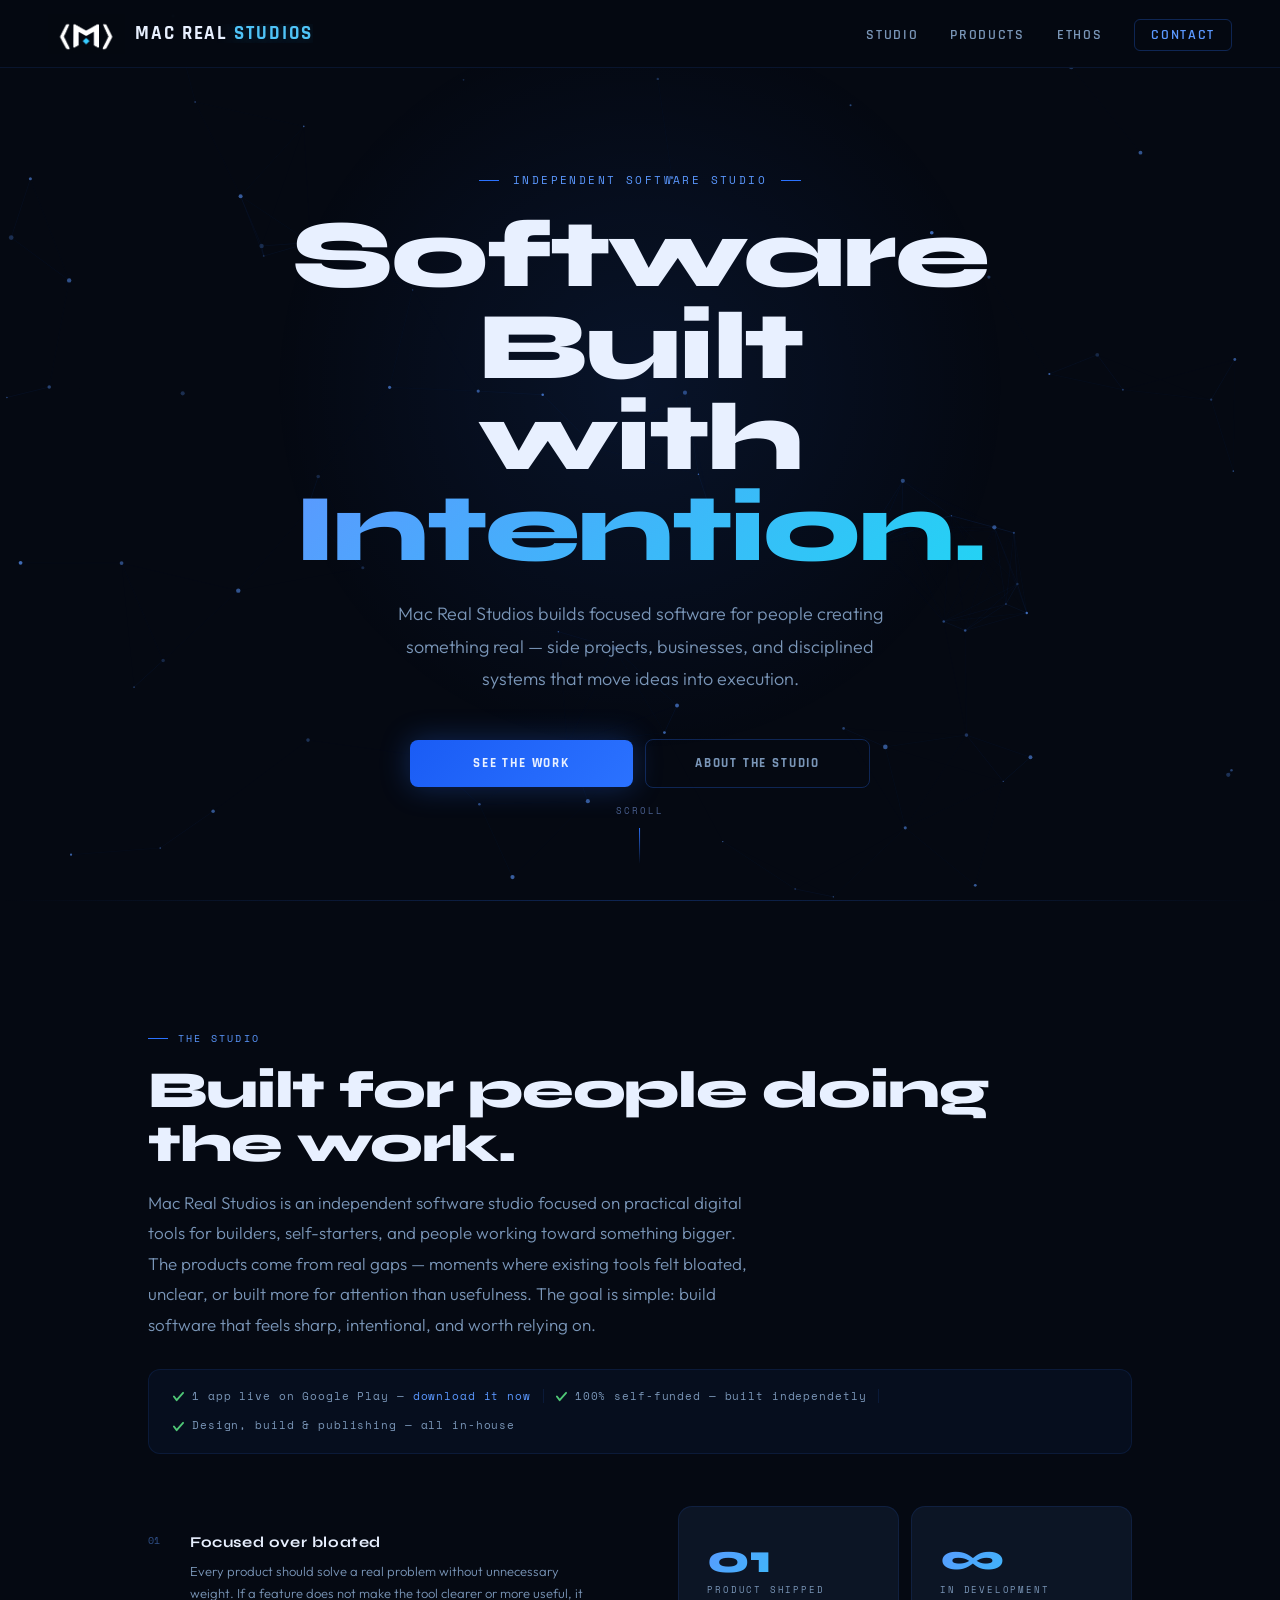
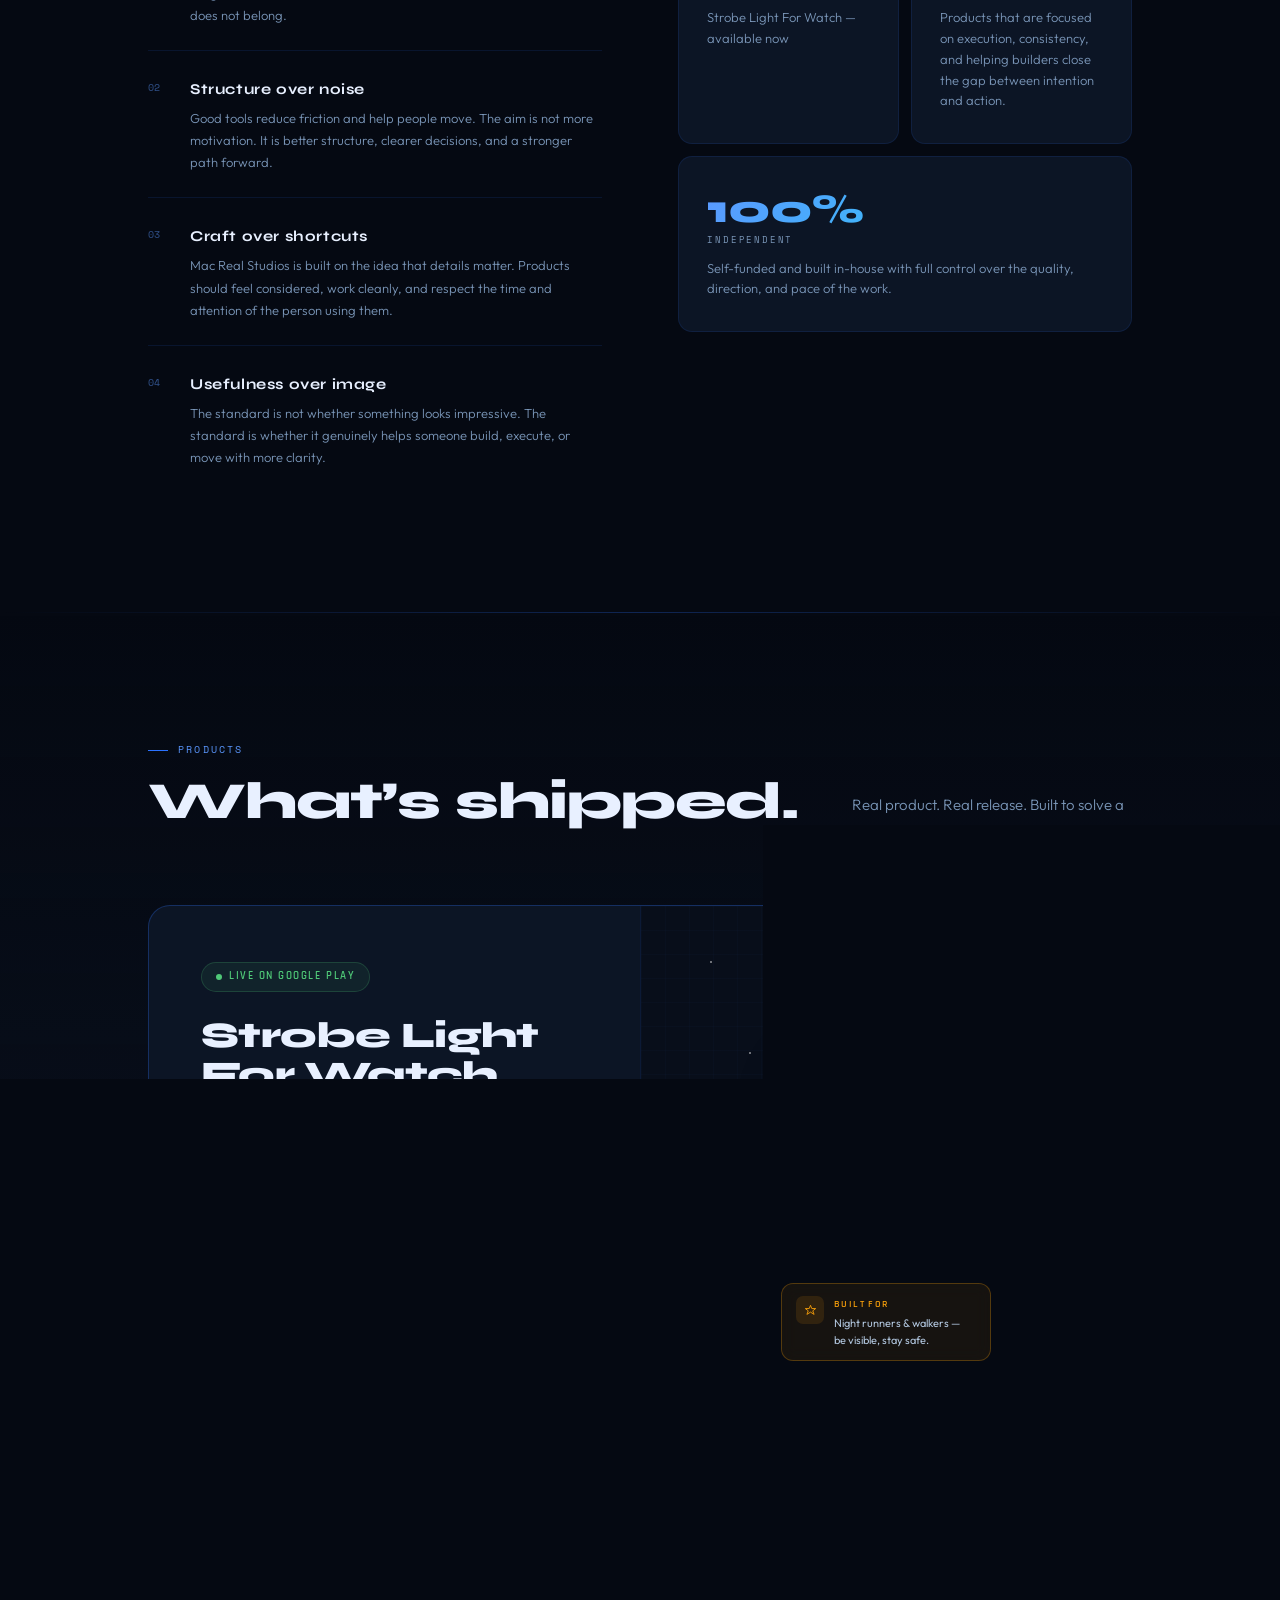
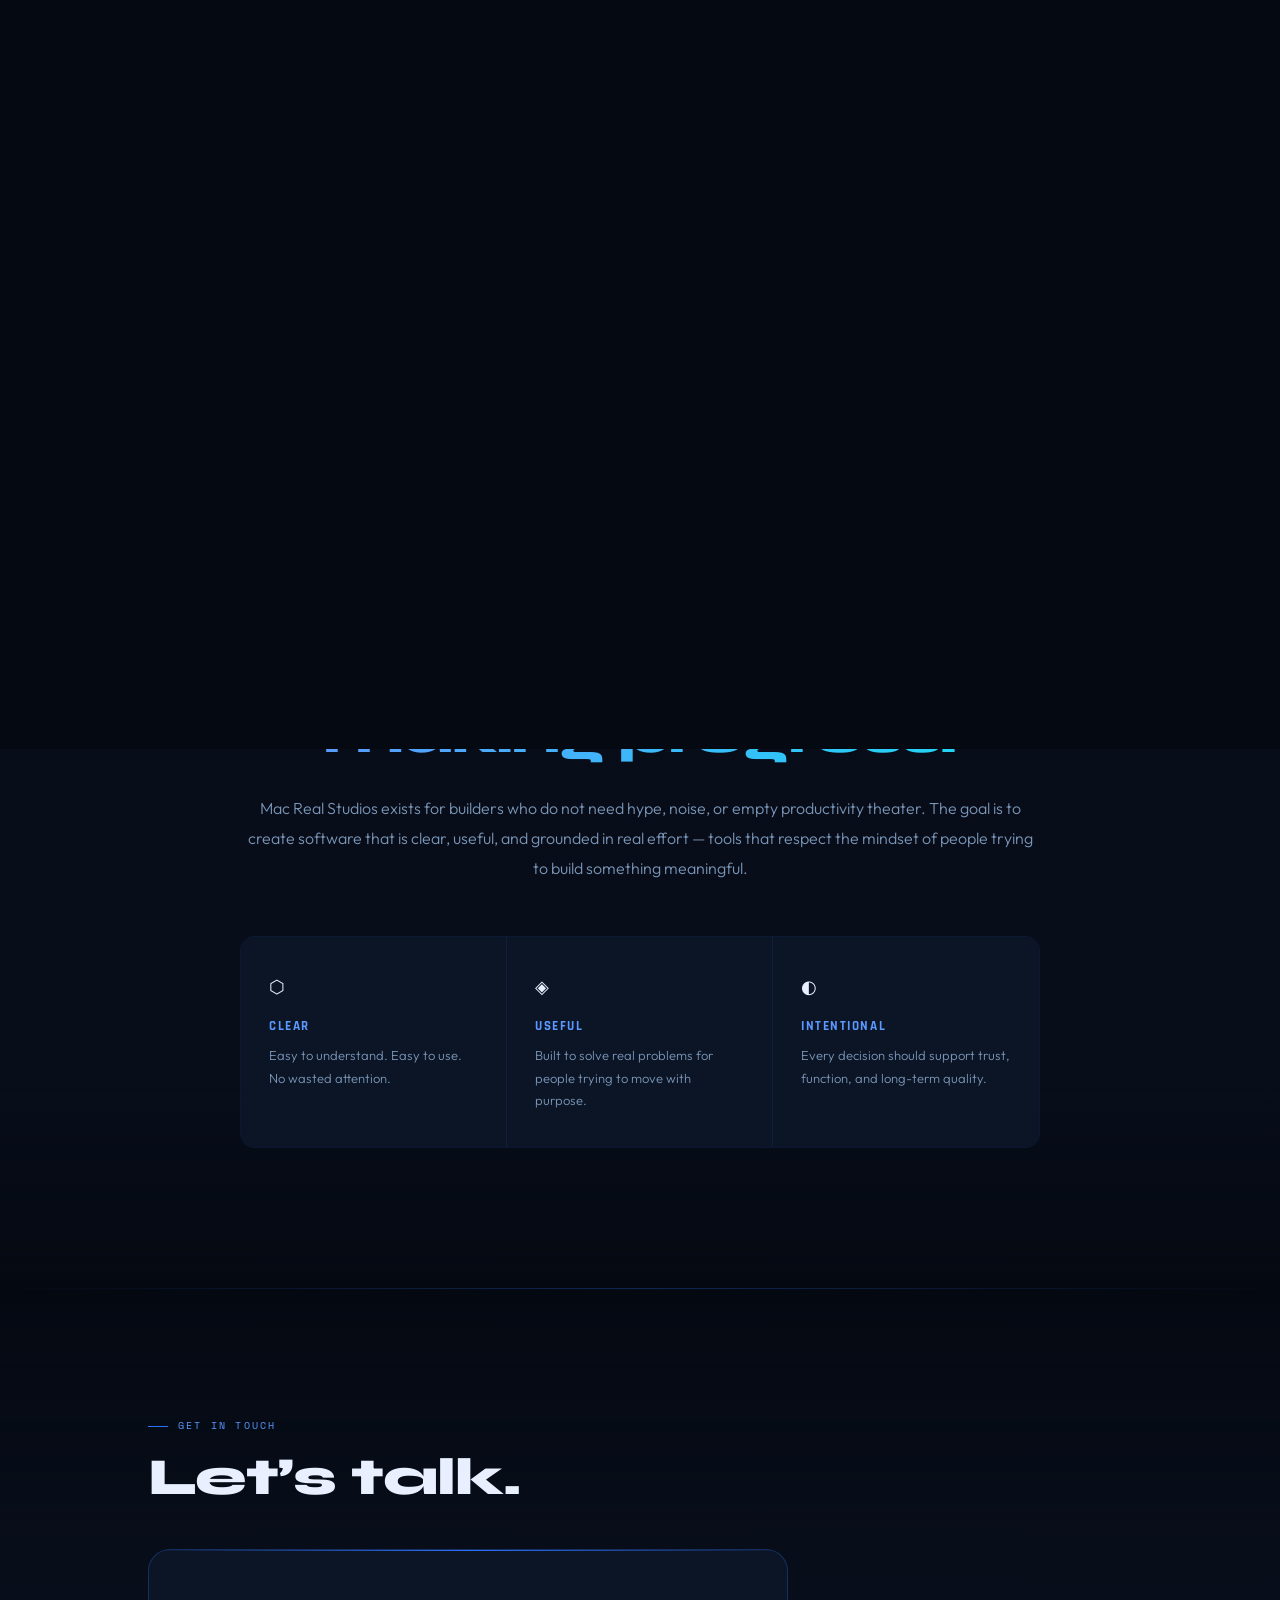
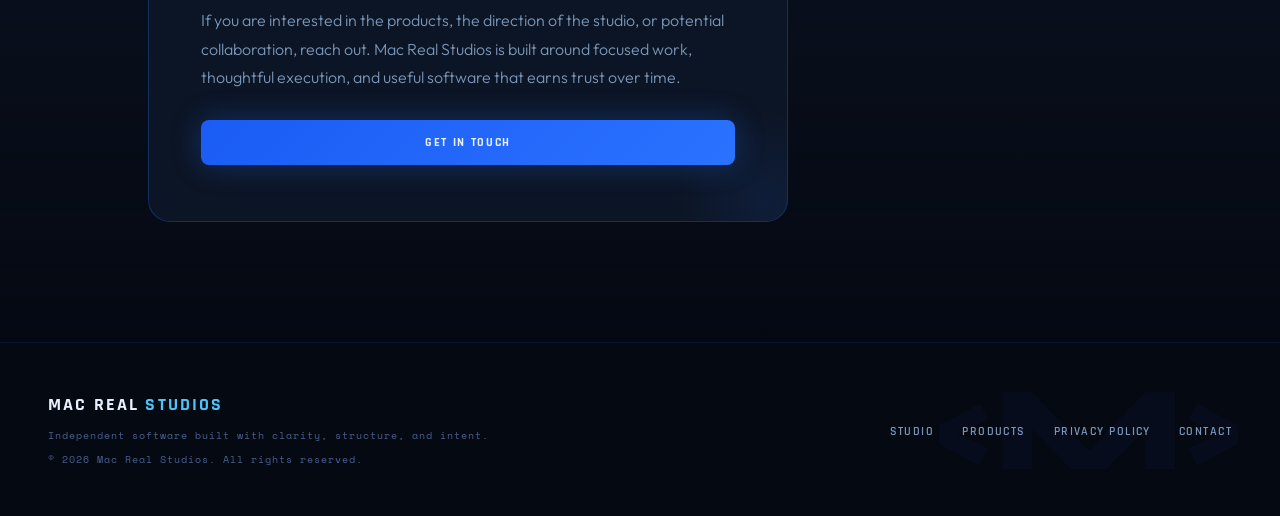
==== index.html @ 8ab2cd16 "Fix wording in about section header" ====
<!DOCTYPE html>
<html lang="en">
<head>
<meta charset="UTF-8">
<meta name="viewport" content="width=device-width, initial-scale=1.0, viewport-fit=cover">
<meta name="color-scheme" content="dark">
<meta name="description" content="Mac Real Studios — software that turns ambition into action. Focused tools built with clarity, structure, and craft for people in the building phase.">
<meta property="og:title" content="Mac Real Studios">
<meta property="og:description" content="Software that turns ambition into action. Built for people who know what they want — and need the structure to get there.">
<meta property="og:url" content="https://thelegendmac.github.io/Mac-Real-Studios/">
<meta property="og:type" content="website">
<title>Mac Real Studios</title>
<link rel="icon" type="image/svg+xml" href="data:image/svg+xml,%3Csvg%20xmlns%3D%22http%3A//www.w3.org/2000/svg%22%20viewBox%3D%220%200%20100%20100%22%3E%0A%20%20%3C%21--%20Pure%20black%20background%2C%20rounded%20square%20for%20favicon%20--%3E%0A%20%20%3Crect%20width%3D%22100%22%20height%3D%22100%22%20rx%3D%2216%22%20fill%3D%22%23000000%22/%3E%0A%0A%20%20%3C%21--%20LEFT%20angle%20bracket%20%3C%20%0A%20%20%20%20%20%20%20Looking%20at%20image%3A%20thin%20chevron%2C%20opens%20to%20the%20right%2C%0A%20%20%20%20%20%20%20positioned%20left%20of%20the%20M%2C%20vertically%20centered%20with%20M%20--%3E%0A%20%20%3Cpolyline%0A%20%20%20%20points%3D%2227%2C28%2018%2C50%2027%2C72%22%0A%20%20%20%20fill%3D%22none%22%20stroke%3D%22%23FFFFFF%22%20stroke-width%3D%225.5%22%0A%20%20%20%20stroke-linecap%3D%22round%22%20stroke-linejoin%3D%22round%22/%3E%0A%0A%20%20%3C%21--%20RIGHT%20angle%20bracket%20%3E%0A%20%20%20%20%20%20%20Mirror%20of%20left%20--%3E%0A%20%20%3Cpolyline%0A%20%20%20%20points%3D%2273%2C28%2082%2C50%2073%2C72%22%0A%20%20%20%20fill%3D%22none%22%20stroke%3D%22%23FFFFFF%22%20stroke-width%3D%225.5%22%0A%20%20%20%20stroke-linecap%3D%22round%22%20stroke-linejoin%3D%22round%22/%3E%0A%0A%20%20%3C%21--%20M%20shape%3A%0A%20%20%20%20%20%20%20Left%20post%20bottom%20-%3E%20left%20post%20top%20-%3E%20left%20peak%20-%3E%20valley%20-%3E%20right%20peak%20-%3E%20right%20post%20top%20-%3E%20right%20post%20bottom%0A%20%20%20%20%20%20%20Looking%20at%20image%3A%20M%20starts%20high%2C%20peaks%20are%20near%20the%20top%2C%0A%20%20%20%20%20%20%20valley%20is%20roughly%20center-height%2C%20posts%20extend%20below%20--%3E%0A%20%20%3Cpolyline%0A%20%20%20%20points%3D%2233%2C70%2033%2C30%2050%2C52%2067%2C30%2067%2C70%22%0A%20%20%20%20fill%3D%22none%22%20stroke%3D%22%23FFFFFF%22%20stroke-width%3D%226%22%0A%20%20%20%20stroke-linecap%3D%22round%22%20stroke-linejoin%3D%22round%22/%3E%0A%0A%20%20%3C%21--%20Cyan%20diamond%20at%20valley%20of%20M%0A%20%20%20%20%20%20%20Valley%20is%20at%20x%3D50%2C%20y%3D52%20%E2%80%94%20diamond%20centered%20there%20--%3E%0A%20%20%3Cpolygon%20points%3D%2250%2C57%2056%2C63%2050%2C69%2044%2C63%22%20fill%3D%22%231EC8F5%22/%3E%0A%3C/svg%3E">
<link rel="apple-touch-icon" href="data:image/svg+xml,%3Csvg%20xmlns%3D%22http%3A//www.w3.org/2000/svg%22%20viewBox%3D%220%200%20100%20100%22%3E%0A%20%20%3C%21--%20Pure%20black%20background%2C%20rounded%20square%20for%20favicon%20--%3E%0A%20%20%3Crect%20width%3D%22100%22%20height%3D%22100%22%20rx%3D%2216%22%20fill%3D%22%23000000%22/%3E%0A%0A%20%20%3C%21--%20LEFT%20angle%20bracket%20%3C%20%0A%20%20%20%20%20%20%20Looking%20at%20image%3A%20thin%20chevron%2C%20opens%20to%20the%20right%2C%0A%20%20%20%20%20%20%20positioned%20left%20of%20the%20M%2C%20vertically%20centered%20with%20M%20--%3E%0A%20%20%3Cpolyline%0A%20%20%20%20points%3D%2227%2C28%2018%2C50%2027%2C72%22%0A%20%20%20%20fill%3D%22none%22%20stroke%3D%22%23FFFFFF%22%20stroke-width%3D%225.5%22%0A%20%20%20%20stroke-linecap%3D%22round%22%20stroke-linejoin%3D%22round%22/%3E%0A%0A%20%20%3C%21--%20RIGHT%20angle%20bracket%20%3E%0A%20%20%20%20%20%20%20Mirror%20of%20left%20--%3E%0A%20%20%3Cpolyline%0A%20%20%20%20points%3D%2273%2C28%2082%2C50%2073%2C72%22%0A%20%20%20%20fill%3D%22none%22%20stroke%3D%22%23FFFFFF%22%20stroke-width%3D%225.5%22%0A%20%20%20%20stroke-linecap%3D%22round%22%20stroke-linejoin%3D%22round%22/%3E%0A%0A%20%20%3C%21--%20M%20shape%3A%0A%20%20%20%20%20%20%20Left%20post%20bottom%20-%3E%20left%20post%20top%20-%3E%20left%20peak%20-%3E%20valley%20-%3E%20right%20peak%20-%3E%20right%20post%20top%20-%3E%20right%20post%20bottom%0A%20%20%20%20%20%20%20Looking%20at%20image%3A%20M%20starts%20high%2C%20peaks%20are%20near%20the%20top%2C%0A%20%20%20%20%20%20%20valley%20is%20roughly%20center-height%2C%20posts%20extend%20below%20--%3E%0A%20%20%3Cpolyline%0A%20%20%20%20points%3D%2233%2C70%2033%2C30%2050%2C52%2067%2C30%2067%2C70%22%0A%20%20%20%20fill%3D%22none%22%20stroke%3D%22%23FFFFFF%22%20stroke-width%3D%226%22%0A%20%20%20%20stroke-linecap%3D%22round%22%20stroke-linejoin%3D%22round%22/%3E%0A%0A%20%20%3C%21--%20Cyan%20diamond%20at%20valley%20of%20M%0A%20%20%20%20%20%20%20Valley%20is%20at%20x%3D50%2C%20y%3D52%20%E2%80%94%20diamond%20centered%20there%20--%3E%0A%20%20%3Cpolygon%20points%3D%2250%2C57%2056%2C63%2050%2C69%2044%2C63%22%20fill%3D%22%231EC8F5%22/%3E%0A%3C/svg%3E">
<link rel="preconnect" href="https://fonts.googleapis.com">
<link href="https://fonts.googleapis.com/css2?family=Rajdhani:wght@600;700&family=Syne:wght@400;500;600;700;800&family=Outfit:wght@200;300;400;500;600&family=Space+Mono:wght@400;700&display=swap" rel="stylesheet">
<style>
:root {
  --void:        #050912;
  --navy-900:    #080E1A;
  --navy-800:    #0C1525;
  --navy-700:    #111D32;
  --navy-400:    #2D4170;
  --navy-300:    #4A6090;
  --navy-200:    #7A96B8;
  --navy-100:    #B0C5DC;
  --blue-600:    #1044C8;
  --blue-500:    #1A5CF5;
  --blue-400:    #2B72FF;
  --blue-300:    #5B98FF;
  --blue-200:    #90BCFF;
  --cyan-400:    #00B4D8;
  --cyan-300:    #22D4F4;
  --brand-blue:  #4FC3F7;
  --white:       #E8F0FF;
  --white-soft:  #C0D0EC;
  --muted:       #7A96B8;
  --border-thin: rgba(43,114,255,0.12);
  --border-mid:  rgba(43,114,255,0.28);
  --glow-blue:   0 0 40px rgba(43,114,255,0.18);
  --glow-strong: 0 0 80px rgba(43,114,255,0.28);
  --font-nav:     'Rajdhani', sans-serif;
  --font-display: 'Syne', sans-serif;
  --font-body:    'Outfit', sans-serif;
  --font-mono:    'Space Mono', monospace;
  --nav-h: 68px;
}

*,*::before,*::after{box-sizing:border-box;margin:0;padding:0;}
html{scroll-behavior:smooth;-webkit-text-size-adjust:100%;}
body{background:var(--void);color:var(--white);font-family:var(--font-body);font-weight:300;line-height:1.6;overflow-x:hidden;-webkit-font-smoothing:antialiased;}

/* SCROLL PROGRESS */
#scroll-progress{position:fixed;top:0;left:0;height:2px;width:0%;background:linear-gradient(to right,var(--blue-400),var(--cyan-300));z-index:200;transition:width 0.1s linear;box-shadow:0 0 8px rgba(34,212,244,0.5);}

/* CANVAS */
#hero-canvas{position:fixed;top:0;left:0;width:100%;height:100%;pointer-events:none;z-index:0;}

/* NAV */
nav{position:fixed;top:0;left:0;right:0;z-index:100;height:var(--nav-h);display:flex;align-items:center;justify-content:space-between;padding:0 clamp(16px,4vw,48px);background:rgba(5,9,18,0.92);backdrop-filter:blur(24px);-webkit-backdrop-filter:blur(24px);border-bottom:1px solid var(--border-thin);transition:border-color 0.4s;}
.nav-logo{display:flex;align-items:center;gap:10px;text-decoration:none;flex-shrink:0;min-width:0;}
.nav-logo-img{height:clamp(28px,4.5vw,40px);width:auto;display:block;flex-shrink:0;mix-blend-mode:screen;filter:brightness(1.05);}
.nav-brand-text{font-family:var(--font-nav);font-size:clamp(12px,2.2vw,19px);font-weight:700;letter-spacing:0.1em;text-transform:uppercase;color:var(--white);white-space:nowrap;line-height:1;overflow:hidden;text-overflow:ellipsis;}
.nav-brand-text em{font-style:normal;color:var(--brand-blue);text-shadow:0 0 20px rgba(79,195,247,0.4);}
.nav-links{display:flex;align-items:center;gap:clamp(16px,2.5vw,36px);list-style:none;}
.nav-links a{font-family:var(--font-nav);font-size:clamp(11px,1.3vw,14px);font-weight:600;letter-spacing:0.12em;text-transform:uppercase;color:var(--muted);text-decoration:none;transition:color 0.2s;position:relative;white-space:nowrap;}
.nav-links a::after{content:'';position:absolute;bottom:-4px;left:0;right:0;height:1px;background:var(--brand-blue);transform:scaleX(0);transform-origin:left;transition:transform 0.25s ease;}
.nav-links a.active{color:var(--white);}
.nav-links a.active::after{transform:scaleX(1);}
.nav-links a:hover{color:var(--blue-300);}
.nav-cta{color:var(--blue-300)!important;border:1px solid var(--border-mid);padding:6px 16px;border-radius:6px;transition:all 0.2s!important;}
.nav-cta:hover{background:rgba(43,114,255,0.1)!important;border-color:var(--blue-400)!important;color:var(--white)!important;}
.nav-cta::after{display:none!important;}

/* HAMBURGER */
.nav-hamburger{display:none;flex-direction:column;justify-content:center;gap:5px;cursor:pointer;padding:8px;border:none;background:none;width:40px;height:40px;flex-shrink:0;border-radius:6px;transition:background 0.2s;}
.nav-hamburger:hover{background:rgba(43,114,255,0.08);}
.nav-hamburger span{display:block;width:22px;height:2px;background:var(--muted);border-radius:2px;transition:all 0.28s cubic-bezier(0.4,0,0.2,1);transform-origin:center;}
.nav-hamburger[aria-expanded="true"] span:nth-child(1){transform:translateY(7px) rotate(45deg);background:var(--blue-300);}
.nav-hamburger[aria-expanded="true"] span:nth-child(2){opacity:0;transform:scaleX(0);}
.nav-hamburger[aria-expanded="true"] span:nth-child(3){transform:translateY(-7px) rotate(-45deg);background:var(--blue-300);}

/* MOBILE DRAWER */
.nav-drawer{position:fixed;top:var(--nav-h);left:0;right:0;bottom:0;background:rgba(5,9,18,0.97);backdrop-filter:blur(24px);-webkit-backdrop-filter:blur(24px);border-top:1px solid var(--border-mid);padding:32px clamp(20px,5vw,48px) 48px;display:flex;flex-direction:column;z-index:99;overflow-y:auto;opacity:0;pointer-events:none;transform:translateY(-12px);transition:opacity 0.22s ease,transform 0.22s ease;}
.nav-drawer.open{opacity:1;pointer-events:all;transform:translateY(0);}
.nav-drawer a{font-family:var(--font-nav);font-size:clamp(22px,6vw,28px);font-weight:700;letter-spacing:0.08em;text-transform:uppercase;color:var(--muted);text-decoration:none;padding:18px 0;border-bottom:1px solid var(--border-thin);transition:color 0.2s,padding-left 0.2s;display:block;}
.nav-drawer a:last-child{border-bottom:none;}
.nav-drawer a:hover{color:var(--white);padding-left:8px;}
.nav-drawer a.cta{color:var(--blue-300);}
.nav-drawer .drawer-sub{font-family:var(--font-mono);font-size:10px;letter-spacing:0.22em;text-transform:uppercase;color:var(--navy-300);margin-top:auto;padding-top:32px;}

/* HERO */
.hero{min-height:100svh;display:flex;flex-direction:column;align-items:center;justify-content:center;text-align:center;padding:calc(var(--nav-h) + clamp(40px,8vh,80px)) clamp(20px,5vw,48px) clamp(60px,10vh,80px);position:relative;z-index:1;}
.hero-radial{position:absolute;top:50%;left:50%;transform:translate(-50%,-58%);width:min(800px,90vw);height:min(800px,90vw);background:radial-gradient(ellipse,rgba(43,114,255,0.10) 0%,transparent 65%);pointer-events:none;animation:glowBreathe 6s ease-in-out infinite;}
@keyframes glowBreathe{0%,100%{opacity:0.7;transform:translate(-50%,-58%) scale(1);}50%{opacity:1;transform:translate(-50%,-60%) scale(1.06);}}
.hero-eyebrow{font-family:var(--font-mono);font-size:clamp(9px,1.5vw,11px);letter-spacing:0.22em;text-transform:uppercase;color:var(--blue-300);margin-bottom:20px;opacity:0;animation:fadeUp 0.8s 0.1s forwards;display:flex;align-items:center;gap:14px;justify-content:center;}
.hero-eyebrow::before,.hero-eyebrow::after{content:'';display:block;width:20px;height:1px;background:var(--blue-400);flex-shrink:0;}
.hero-headline{font-family:var(--font-display);font-size:clamp(38px,8vw,96px);font-weight:800;line-height:0.95;letter-spacing:-0.02em;color:var(--white);max-width:900px;margin-bottom:24px;opacity:0;animation:fadeUp 0.8s 0.2s forwards;}
.hero-headline .accent{background:linear-gradient(135deg,var(--blue-300),var(--cyan-300));-webkit-background-clip:text;-webkit-text-fill-color:transparent;background-clip:text;}
.hero-sub{font-size:clamp(15px,2.5vw,18px);font-weight:300;color:var(--navy-200);max-width:500px;line-height:1.8;margin-bottom:44px;opacity:0;animation:fadeUp 0.8s 0.35s forwards;}
.hero-actions{display:flex;gap:12px;align-items:center;justify-content:center;flex-wrap:wrap;opacity:0;animation:fadeUp 0.8s 0.5s forwards;width:100%;max-width:460px;}
.btn-primary{font-family:var(--font-nav);font-size:clamp(11px,1.5vw,13px);font-weight:700;letter-spacing:0.14em;text-transform:uppercase;background:linear-gradient(135deg,var(--blue-500),var(--blue-400));color:var(--white);border:none;padding:13px clamp(20px,4vw,32px);border-radius:8px;cursor:pointer;text-decoration:none;display:inline-flex;align-items:center;justify-content:center;transition:all 0.25s;box-shadow:0 0 30px rgba(43,114,255,0.3);white-space:nowrap;flex:1;min-width:140px;}
.btn-primary:hover{transform:translateY(-2px);box-shadow:0 0 50px rgba(43,114,255,0.45);}
.btn-ghost{font-family:var(--font-nav);font-size:clamp(11px,1.5vw,13px);font-weight:700;letter-spacing:0.14em;text-transform:uppercase;color:var(--muted);border:1px solid var(--border-mid);padding:13px clamp(20px,4vw,32px);border-radius:8px;cursor:pointer;text-decoration:none;display:inline-flex;align-items:center;justify-content:center;transition:all 0.25s;white-space:nowrap;flex:1;min-width:140px;}
.btn-ghost:hover{color:var(--white);border-color:var(--blue-300);background:rgba(43,114,255,0.08);}
.hero-scroll{position:absolute;bottom:clamp(20px,4vh,40px);left:50%;transform:translateX(-50%);display:flex;flex-direction:column;align-items:center;gap:10px;opacity:0;animation:fadeIn 1s 1.1s forwards;}
.hero-scroll span{font-family:var(--font-mono);font-size:9px;letter-spacing:0.22em;text-transform:uppercase;color:var(--navy-300);}
.scroll-line{width:1px;height:36px;background:linear-gradient(to bottom,var(--blue-400),transparent);animation:scrollPulse 2s infinite;}

/* LAYOUT HELPERS */
section{position:relative;z-index:1;}
.container{max-width:1080px;margin:0 auto;padding:0 clamp(20px,5vw,48px);}
.divider{width:100%;height:1px;background:linear-gradient(to right,transparent,var(--border-mid),transparent);position:relative;z-index:1;}
.sec-label{display:inline-flex;align-items:center;gap:10px;font-family:var(--font-mono);font-size:clamp(9px,1.2vw,10px);letter-spacing:0.22em;text-transform:uppercase;color:var(--blue-300);margin-bottom:16px;}
.sec-label::before{content:'';display:block;width:20px;height:1px;background:var(--blue-400);}
.sec-title{font-family:var(--font-display);font-size:clamp(26px,4.5vw,52px);font-weight:800;letter-spacing:-0.02em;color:var(--white);line-height:1.05;margin-bottom:16px;}
.sec-body{font-size:clamp(14px,2vw,17px);font-weight:300;color:var(--navy-200);line-height:1.8;max-width:600px;}

/* REVEAL */
.reveal{opacity:0;transform:translateY(28px);transition:opacity 0.7s ease,transform 0.7s ease;}
.reveal.visible{opacity:1;transform:translateY(0);}
.stagger-children>*{opacity:0;transform:translateY(20px);transition:opacity 0.55s ease,transform 0.55s ease;}
.stagger-children.visible>*:nth-child(1){transition-delay:0s;opacity:1;transform:none;}
.stagger-children.visible>*:nth-child(2){transition-delay:0.1s;opacity:1;transform:none;}
.stagger-children.visible>*:nth-child(3){transition-delay:0.2s;opacity:1;transform:none;}
.stagger-children.visible>*:nth-child(4){transition-delay:0.3s;opacity:1;transform:none;}
.stagger-children.visible>*:nth-child(5){transition-delay:0.4s;opacity:1;transform:none;}
.stagger-children.visible>*:nth-child(6){transition-delay:0.5s;opacity:1;transform:none;}

/* PROOF STRIP */
.proof-strip{display:flex;align-items:center;flex-wrap:wrap;gap:12px;margin:28px 0 0;padding:clamp(14px,2.5vw,18px) clamp(16px,3vw,24px);background:rgba(43,114,255,0.05);border:1px solid var(--border-thin);border-radius:12px;}
.proof-item{display:flex;align-items:center;gap:8px;font-family:var(--font-mono);font-size:clamp(9px,1.2vw,11px);letter-spacing:0.08em;color:var(--muted);}
.proof-item svg{color:#4fc877;flex-shrink:0;}
.proof-item a{color:var(--blue-300);text-decoration:none;}
.proof-item a:hover{color:var(--cyan-300);}
.proof-divider{width:1px;height:14px;background:var(--border-thin);flex-shrink:0;}

/* ABOUT */
.about{padding:clamp(64px,10vw,120px) 0;}
.about-grid{display:grid;grid-template-columns:1fr 1fr;gap:clamp(40px,6vw,80px);align-items:start;margin-top:52px;}
.about-pillars{display:flex;flex-direction:column;gap:2px;}
.pillar{display:flex;align-items:flex-start;gap:clamp(14px,2.5vw,20px);padding:clamp(18px,3vw,24px) 0;border-bottom:1px solid var(--border-thin);transition:padding-left 0.28s ease;}
.pillar:last-child{border-bottom:none;}
.pillar:hover{padding-left:6px;}
.pillar-num{font-family:var(--font-mono);font-size:10px;color:var(--blue-300);opacity:0.5;min-width:22px;margin-top:3px;}
.pillar-content h4{font-family:var(--font-display);font-size:clamp(13px,2vw,15px);font-weight:700;letter-spacing:0.04em;color:var(--white);margin-bottom:6px;}
.pillar-content p{font-size:clamp(12px,1.6vw,13px);font-weight:300;color:var(--muted);line-height:1.7;}
.about-stats{display:grid;grid-template-columns:1fr 1fr;gap:12px;}
.stat-card{background:var(--navy-800);border:1px solid var(--border-thin);border-radius:14px;padding:clamp(20px,3.5vw,32px) clamp(18px,3vw,28px);transition:border-color 0.3s,box-shadow 0.3s,transform 0.3s;}
.stat-card:hover{border-color:var(--border-mid);box-shadow:var(--glow-blue);transform:translateY(-3px);}
.stat-card.wide{grid-column:1/-1;}
.stat-num{font-family:var(--font-display);font-size:clamp(28px,5vw,40px);font-weight:800;letter-spacing:-0.02em;background:linear-gradient(135deg,var(--blue-300),var(--cyan-300));-webkit-background-clip:text;-webkit-text-fill-color:transparent;background-clip:text;margin-bottom:4px;line-height:1;}
.stat-label{font-family:var(--font-mono);font-size:9px;letter-spacing:0.2em;text-transform:uppercase;color:var(--muted);}
.stat-desc{font-size:clamp(11px,1.6vw,13px);font-weight:300;color:var(--navy-200);margin-top:10px;line-height:1.6;}

/* PRODUCTS */
.products{padding:clamp(64px,10vw,120px) 0;background:linear-gradient(to bottom,transparent,rgba(12,21,37,0.5),transparent);}
.products-header{display:flex;align-items:flex-end;justify-content:space-between;margin-bottom:clamp(36px,6vw,60px);gap:32px;flex-wrap:wrap;}
.product-card-main{background:var(--navy-800);border:1px solid var(--border-mid);border-radius:22px;overflow:hidden;transition:box-shadow 0.4s,border-color 0.4s,transform 0.4s;}
.product-card-main:hover{border-color:var(--blue-400);box-shadow:var(--glow-strong);transform:translateY(-4px);}
.product-card-inner{display:grid;grid-template-columns:1fr 1fr;min-height:500px;}
.product-info{padding:clamp(28px,5vw,56px) clamp(24px,4.5vw,52px);display:flex;flex-direction:column;justify-content:space-between;}
.product-badge{display:inline-flex;align-items:center;gap:7px;font-family:var(--font-nav);font-size:11px;font-weight:600;letter-spacing:0.14em;text-transform:uppercase;color:#4fc877;background:rgba(79,200,119,0.08);border:1px solid rgba(79,200,119,0.2);border-radius:100px;padding:5px 14px;margin-bottom:24px;align-self:flex-start;}
.product-badge-dot{width:6px;height:6px;border-radius:50%;background:#4fc877;animation:pulse 2s infinite;}
.product-name{font-family:var(--font-display);font-size:clamp(22px,3.8vw,36px);font-weight:800;letter-spacing:-0.02em;color:var(--white);line-height:1.1;margin-bottom:12px;}
.product-tagline{font-size:clamp(13px,2vw,15px);font-weight:300;color:var(--navy-200);line-height:1.7;margin-bottom:26px;}
.product-features{list-style:none;display:flex;flex-direction:column;gap:10px;margin-bottom:32px;}
.product-features li{display:flex;align-items:flex-start;gap:12px;font-size:clamp(12px,1.6vw,13px);font-weight:300;color:var(--navy-100);line-height:1.6;}
.feat-icon{width:20px;height:20px;border-radius:5px;background:rgba(43,114,255,0.1);border:1px solid var(--border-mid);display:flex;align-items:center;justify-content:center;flex-shrink:0;margin-top:1px;}
.feat-icon svg{width:10px;height:10px;stroke:var(--blue-300);fill:none;stroke-width:2;}
.feat-icon.amber{background:rgba(245,158,11,0.1);border-color:rgba(245,158,11,0.28);}
.feat-icon.amber svg{stroke:#F59E0B;}
.product-actions{display:flex;gap:10px;flex-wrap:wrap;}
.btn-store{display:inline-flex;align-items:center;gap:8px;font-family:var(--font-nav);font-size:clamp(10px,1.4vw,12px);font-weight:700;letter-spacing:0.12em;text-transform:uppercase;background:linear-gradient(135deg,var(--blue-500),var(--blue-400));color:var(--white);text-decoration:none;padding:11px clamp(14px,2.5vw,22px);border-radius:8px;transition:all 0.3s;box-shadow:0 0 20px rgba(43,114,255,0.25);white-space:nowrap;}
.btn-store svg{width:13px;height:13px;fill:currentColor;}
.btn-store:hover{transform:translateY(-2px);box-shadow:0 0 40px rgba(43,114,255,0.5);}

/* PRODUCT VISUAL */
.product-visual{background:var(--navy-900);border-left:1px solid var(--border-thin);display:flex;flex-direction:column;align-items:center;justify-content:center;padding:clamp(24px,4vw,40px) clamp(16px,3vw,32px);position:relative;overflow:hidden;gap:18px;}
.product-visual::before{content:'';position:absolute;inset:0;background-image:linear-gradient(rgba(43,114,255,0.025) 1px,transparent 1px),linear-gradient(90deg,rgba(43,114,255,0.025) 1px,transparent 1px);background-size:24px 24px;}
.pv-glow{position:absolute;top:38%;left:50%;transform:translate(-50%,-50%);width:min(280px,60%);height:min(280px,60%);background:radial-gradient(ellipse,rgba(255,140,0,0.13),transparent 65%);pointer-events:none;animation:watchGlowPulse 0.7s ease-in-out infinite;}
@keyframes watchGlowPulse{0%,38%{opacity:1;transform:translate(-50%,-50%) scale(1.05);}40%,100%{opacity:0.3;transform:translate(-50%,-50%) scale(0.95);}}
.night-star{position:absolute;width:2px;height:2px;background:rgba(255,255,255,0.55);border-radius:50%;animation:twinkle 3s ease-in-out infinite;pointer-events:none;}
@keyframes twinkle{0%,100%{opacity:0.2;transform:scale(1);}50%{opacity:1;transform:scale(1.8);}}
.watch-mockup{position:relative;z-index:2;display:flex;flex-direction:column;align-items:center;}
.watch-band-top{width:clamp(88px,14vw,112px);height:22px;background:linear-gradient(to bottom,#222,#1a1a1a);border-radius:5px 5px 0 0;}
.watch-band-bottom{width:clamp(88px,14vw,112px);height:22px;background:linear-gradient(to bottom,#1a1a1a,#141414);border-radius:0 0 5px 5px;}
.watch-frame{width:clamp(120px,19vw,164px);height:clamp(144px,23vw,194px);background:linear-gradient(145deg,#1c1c2e,#0d0d1c);border-radius:46px;border:2.5px solid rgba(255,255,255,0.09);display:flex;align-items:center;justify-content:center;position:relative;box-shadow:0 0 0 1px rgba(255,255,255,0.04),0 24px 60px rgba(0,0,0,0.7),inset 0 1px 0 rgba(255,255,255,0.06);}
.watch-crown{position:absolute;right:-7px;top:50%;transform:translateY(-50%);width:5px;height:26px;background:linear-gradient(to bottom,#2a2a2a,#181818);border-radius:3px;border:1px solid rgba(255,255,255,0.05);}
.watch-screen{width:clamp(96px,15vw,136px);height:clamp(116px,18vw,166px);background:#000;border-radius:38px;overflow:hidden;position:relative;display:flex;align-items:center;justify-content:center;}
.strobe-scene{width:100%;height:100%;position:relative;display:flex;align-items:center;justify-content:center;background:#000;}
.strobe-burst{position:absolute;inset:0;border-radius:38px;animation:strobeBurst 0.7s ease-in-out infinite;}
@keyframes strobeBurst{0%{background:radial-gradient(ellipse at center,#fff 0%,rgba(255,160,20,0.8) 40%,rgba(255,90,0,0.3) 70%,transparent 100%);opacity:1;}35%{opacity:1;}40%{opacity:0;}100%{opacity:0;}}
.strobe-icon{position:relative;z-index:2;width:100%;height:100%;display:flex;align-items:center;justify-content:center;animation:iconFade 0.7s ease-in-out infinite;}
@keyframes iconFade{0%,36%{opacity:0;}42%,100%{opacity:1;}}
.strobe-icon img{width:clamp(72px,11vw,120px);height:clamp(72px,11vw,120px);object-fit:contain;mix-blend-mode:screen;filter:brightness(1.1) saturate(1.05);}
.safety-callout{position:relative;z-index:3;display:flex;align-items:flex-start;gap:10px;background:rgba(245,158,11,0.07);border:1px solid rgba(245,158,11,0.28);border-radius:12px;padding:12px 14px;width:clamp(160px,26vw,210px);backdrop-filter:blur(8px);}
.sc-icon{width:28px;height:28px;background:rgba(245,158,11,0.12);border-radius:7px;display:flex;align-items:center;justify-content:center;flex-shrink:0;}
.sc-icon svg{width:13px;height:13px;}
.sc-label{font-family:var(--font-nav);font-size:10px;font-weight:600;letter-spacing:0.14em;text-transform:uppercase;color:#F59E0B;margin-bottom:3px;}
.sc-body{font-size:11px;font-weight:400;color:var(--navy-100);line-height:1.5;}
.product-platform{font-family:var(--font-mono);font-size:9px;letter-spacing:0.16em;text-transform:uppercase;color:var(--muted);opacity:0.4;position:relative;z-index:2;}

/* UPCOMING */
.product-upcoming-grid{display:grid;grid-template-columns:1fr 1fr;gap:14px;margin-top:16px;}
.product-card-small{background:var(--navy-800);border:1px solid var(--border-thin);border-radius:14px;padding:clamp(20px,3.5vw,32px) clamp(18px,3vw,28px);position:relative;overflow:hidden;transition:all 0.3s;}
.product-card-small:hover{border-color:var(--border-mid);transform:translateY(-2px);box-shadow:var(--glow-blue);}
.product-card-small::before{content:'';position:absolute;top:0;left:0;right:0;height:1px;background:linear-gradient(to right,transparent,rgba(43,114,255,0.3),transparent);}
.upcoming-label{font-family:var(--font-nav);font-size:10px;font-weight:600;letter-spacing:0.14em;text-transform:uppercase;color:var(--muted);background:rgba(122,150,184,0.08);border:1px solid rgba(122,150,184,0.15);border-radius:100px;padding:4px 12px;display:inline-block;margin-bottom:16px;}
.product-card-small h4{font-family:var(--font-display);font-size:clamp(14px,2.2vw,18px);font-weight:700;color:var(--white);margin-bottom:8px;}
.product-card-small p{font-size:clamp(12px,1.5vw,13px);font-weight:300;color:var(--muted);line-height:1.7;}

/* MANIFESTO */
.manifesto{padding:clamp(80px,12vw,140px) 0;position:relative;background:linear-gradient(180deg,transparent 0%,rgba(8,14,26,0.9) 20%,rgba(8,14,26,0.9) 80%,transparent 100%);}
.manifesto-rule{width:1px;height:0;background:linear-gradient(to bottom,transparent,var(--blue-400));margin:0 auto 0;transition:height 1s ease,margin-bottom 1s ease;}
.manifesto-rule.visible{height:70px;margin-bottom:44px;}
.manifesto-inner{max-width:800px;margin:0 auto;text-align:center;}
.manifesto-quote{font-family:var(--font-display);font-size:clamp(22px,4.5vw,48px);font-weight:800;letter-spacing:-0.02em;color:var(--white);line-height:1.15;margin-bottom:28px;}
.manifesto-quote .em{background:linear-gradient(135deg,var(--blue-300),var(--cyan-300));-webkit-background-clip:text;-webkit-text-fill-color:transparent;background-clip:text;}
.manifesto-body{font-size:clamp(14px,2vw,16px);font-weight:300;color:var(--navy-200);line-height:1.9;margin-bottom:52px;}
.manifesto-pillars{display:grid;grid-template-columns:repeat(3,1fr);border:1px solid var(--border-thin);border-radius:14px;overflow:hidden;margin-top:52px;}
.m-pillar{padding:clamp(24px,4vw,36px) clamp(18px,3vw,28px);background:var(--navy-800);text-align:left;border-right:1px solid var(--border-thin);transition:background 0.3s;}
.m-pillar:hover{background:var(--navy-700);}
.m-pillar:last-child{border-right:none;}
.m-pillar-icon{font-size:18px;margin-bottom:14px;}
.m-pillar h4{font-family:var(--font-nav);font-size:clamp(11px,1.5vw,13px);font-weight:700;letter-spacing:0.12em;text-transform:uppercase;color:var(--blue-300);margin-bottom:8px;}
.m-pillar p{font-size:clamp(12px,1.5vw,13px);font-weight:300;color:var(--muted);line-height:1.7;}


/* CONTACT */
.contact{padding:clamp(64px,10vw,120px) 0;background:linear-gradient(to bottom,transparent,rgba(12,21,37,0.5),transparent);}
.contact-inner{max-width:640px;}
.contact-cta-box{background:var(--navy-800);border:1px solid var(--border-mid);border-radius:22px;padding:clamp(28px,5vw,56px) clamp(24px,5vw,52px);margin-top:44px;position:relative;overflow:hidden;}
.contact-cta-box::before{content:'';position:absolute;top:0;left:0;right:0;height:1px;background:linear-gradient(to right,transparent,var(--blue-400),transparent);}
.contact-cta-box::after{content:'';position:absolute;bottom:-80px;right:-80px;width:200px;height:200px;background:radial-gradient(ellipse,rgba(43,114,255,0.09),transparent 65%);pointer-events:none;}
.contact-cta-box p{font-size:clamp(14px,2vw,16px);font-weight:300;color:var(--navy-200);line-height:1.8;margin-bottom:28px;}
.contact-email{display:inline-flex;align-items:center;gap:10px;font-family:var(--font-mono);font-size:clamp(11px,1.6vw,13px);color:var(--blue-300);text-decoration:none;transition:color 0.2s;margin-bottom:28px;word-break:break-all;}
.contact-email:hover{color:var(--cyan-300);}
.cta-row{display:flex;gap:10px;flex-wrap:wrap;}

/* FOOTER */
footer{border-top:1px solid var(--border-thin);padding:clamp(28px,5vw,48px) clamp(20px,5vw,48px);position:relative;z-index:1;display:flex;align-items:center;justify-content:space-between;flex-wrap:wrap;gap:20px;overflow:hidden;}
footer::before{content:'<M>';position:absolute;right:40px;top:50%;transform:translateY(-50%);font-family:var(--font-display);font-size:clamp(60px,10vw,120px);font-weight:800;color:rgba(43,114,255,0.04);letter-spacing:-0.04em;pointer-events:none;user-select:none;line-height:1;}
.footer-left{display:flex;flex-direction:column;gap:8px;position:relative;z-index:1;}
.footer-logo{font-family:var(--font-nav);font-size:clamp(14px,2.5vw,18px);font-weight:700;letter-spacing:0.12em;text-transform:uppercase;color:var(--white);}
.footer-logo span{color:var(--brand-blue);}
.footer-copy{font-family:var(--font-mono);font-size:clamp(9px,1.2vw,10px);letter-spacing:0.1em;color:var(--navy-300);}
.footer-links{display:flex;gap:clamp(16px,3vw,28px);list-style:none;flex-wrap:wrap;position:relative;z-index:1;}
.footer-links a{font-family:var(--font-nav);font-size:clamp(10px,1.5vw,12px);font-weight:600;letter-spacing:0.12em;text-transform:uppercase;color:var(--muted);text-decoration:none;transition:color 0.2s;}
.footer-links a:hover{color:var(--blue-300);}

/* KEYFRAMES */
@keyframes fadeUp{from{opacity:0;transform:translateY(24px);}to{opacity:1;transform:translateY(0);}}
@keyframes fadeIn{from{opacity:0;}to{opacity:1;}}
@keyframes scrollPulse{0%,100%{opacity:0.3;}50%{opacity:1;}}
@keyframes pulse{0%,100%{box-shadow:0 0 0 0 rgba(79,200,119,0.4);}50%{box-shadow:0 0 0 4px rgba(79,200,119,0);}}

/* ─── RESPONSIVE ─── */
@media(max-width:1024px){
}
@media(max-width:900px){
  :root{--nav-h:62px;}
  .nav-links{display:none;}
  .nav-hamburger{display:flex;}
  .about-grid{grid-template-columns:1fr;gap:40px;}
  .about-stats{grid-template-columns:1fr 1fr;}
  .stat-card.wide{grid-column:auto;}
  .products-header{flex-direction:column;align-items:flex-start;}
  .product-card-inner{grid-template-columns:1fr;}
  .product-visual{min-height:360px;border-left:none;border-top:1px solid var(--border-thin);}
  .product-upcoming-grid{grid-template-columns:1fr 1fr;}
  .manifesto-pillars{grid-template-columns:1fr;}
  .m-pillar{border-right:none;border-bottom:1px solid var(--border-thin);}
  .m-pillar:last-child{border-bottom:none;}
  footer{flex-direction:column;align-items:flex-start;}
  footer::before{display:none;}
}
@media(max-width:640px){
  :root{--nav-h:58px;}
  .hero-actions{max-width:100%;flex-direction:column;}
  .btn-primary,.btn-ghost{flex:none;width:100%;}
  .proof-strip{flex-direction:column;align-items:flex-start;gap:10px;}
  .proof-divider{display:none;}
  .about-stats{grid-template-columns:1fr 1fr;}
  .product-upcoming-grid{grid-template-columns:1fr;}
  .cta-row{flex-direction:column;}
  .cta-row .btn-primary,.cta-row .btn-ghost{width:100%;}
  .products-header p{display:none;}
}
@media(max-width:420px){
  .about-stats{grid-template-columns:1fr;}
  .stat-card.wide{grid-column:auto;}
  .nav-brand-text{font-size:11px;letter-spacing:0.06em;}
}
</style>
</head>
<body>

<div id="scroll-progress"></div>
<canvas id="hero-canvas"></canvas>

<nav id="main-nav">
  <a href="#home" class="nav-logo">
    <img src="[data-uri]" class="nav-logo-img" alt="Mac Real Studios">
    <span class="nav-brand-text">MAC REAL <em>STUDIOS</em></span>
  </a>
  <ul class="nav-links">
    <li><a href="#about" data-section="about">Studio</a></li>
    <li><a href="#products" data-section="products">Products</a></li>
    <li><a href="#ethos" data-section="ethos">Ethos</a></li>
    <li><a href="#contact" data-section="contact" class="nav-cta">Contact</a></li>
  </ul>
  <button class="nav-hamburger" id="nav-hamburger" aria-label="Open menu" aria-expanded="false">
    <span></span><span></span><span></span>
  </button>
</nav>

<div class="nav-drawer" id="nav-drawer" role="navigation" aria-label="Mobile menu">
  <a href="#about" class="drawer-link">Studio</a>
  <a href="#products" class="drawer-link">Products</a>
  <a href="#ethos" class="drawer-link">Ethos</a>
  <a href="#contact" class="drawer-link cta">Contact</a>
  <span class="drawer-sub">Mac Real Studios &mdash; Built for people who do the work.</span>
</div>

<!-- HERO -->
<section class="hero" id="home">
  <div class="hero-radial"></div>
  <div class="hero-eyebrow">Independent Software Studio</div>
  <h1 class="hero-headline">Software Built<br>with <span class="accent">Intention.</span></h1>
  <p class="hero-sub">Mac Real Studios builds focused software for people creating something real — side projects, businesses, and disciplined systems that move ideas into execution.</p>
  <div class="hero-actions">
    <a href="#products" class="btn-primary">See the Work</a>
    <a href="#about" class="btn-ghost">About the Studio</a>
  </div>
  <div class="hero-scroll"><span>Scroll</span><div class="scroll-line"></div></div>
</section>

<div class="divider"></div>

<!-- STUDIO / ABOUT -->
<section class="about" id="about">
  <div class="container">
    <div class="sec-label reveal">The Studio</div>
    <h2 class="sec-title reveal">Built for people doing the work.</h2>
    <p class="sec-body reveal">Mac Real Studios is an independent software studio focused on practical digital tools for builders, self-starters, and people working toward something bigger. The products come from real gaps — moments where existing tools felt bloated, unclear, or built more for attention than usefulness. The goal is simple: build software that feels sharp, intentional, and worth relying on.</p>

    <div class="proof-strip reveal">
      <div class="proof-item">
        <svg viewBox="0 0 12 12" width="11" height="11"><polyline points="1,6 4,10 11,2" fill="none" stroke="currentColor" stroke-width="2" stroke-linecap="round" stroke-linejoin="round"/></svg>
        <span>1 app live on Google Play &mdash; <a href="https://play.google.com/store/apps/details?id=com.mactaylor.strobelight" target="_blank" rel="noopener noreferrer">download it now</a></span>
      </div>
      <div class="proof-divider"></div>
      <div class="proof-item">
        <svg viewBox="0 0 12 12" width="11" height="11"><polyline points="1,6 4,10 11,2" fill="none" stroke="currentColor" stroke-width="2" stroke-linecap="round" stroke-linejoin="round"/></svg>
        <span>100% self-funded &mdash; built independetly</span>
      </div>
      <div class="proof-divider"></div>
      <div class="proof-item">
        <svg viewBox="0 0 12 12" width="11" height="11"><polyline points="1,6 4,10 11,2" fill="none" stroke="currentColor" stroke-width="2" stroke-linecap="round" stroke-linejoin="round"/></svg>
        <span>Design, build &amp; publishing &mdash; all in-house</span>
      </div>
    </div>

    <div class="about-grid">
      <div class="about-pillars stagger-children reveal">
        <div class="pillar">
          <span class="pillar-num">01</span>
          <div class="pillar-content">
            <h4>Focused over bloated</h4>
            <p>Every product should solve a real problem without unnecessary weight. If a feature does not make the tool clearer or more useful, it does not belong.</p>
          </div>
        </div>
        <div class="pillar">
          <span class="pillar-num">02</span>
          <div class="pillar-content">
            <h4>Structure over noise</h4>
            <p>Good tools reduce friction and help people move. The aim is not more motivation. It is better structure, clearer decisions, and a stronger path forward.</p>
          </div>
        </div>
        <div class="pillar">
          <span class="pillar-num">03</span>
          <div class="pillar-content">
            <h4>Craft over shortcuts</h4>
            <p>Mac Real Studios is built on the idea that details matter. Products should feel considered, work cleanly, and respect the time and attention of the person using them.</p>
          </div>
        </div>
        <div class="pillar">
          <span class="pillar-num">04</span>
          <div class="pillar-content">
            <h4>Usefulness over image</h4>
            <p>The standard is not whether something looks impressive. The standard is whether it genuinely helps someone build, execute, or move with more clarity.</p>
          </div>
        </div>
      </div>
      <div class="about-stats stagger-children reveal">
        <div class="stat-card">
          <div class="stat-num">01</div>
          <div class="stat-label">Product Shipped</div>
          <p class="stat-desc">Strobe Light For Watch — available now</p>
        </div>
        <div class="stat-card">
          <div class="stat-num">&#8734;</div>
          <div class="stat-label">In Development</div>
          <p class="stat-desc">Products that are focused on execution, consistency, and helping builders close the gap between intention and action.</p>
        </div>
        <div class="stat-card wide">
          <div class="stat-num">100%</div>
          <div class="stat-label">Independent</div>
          <p class="stat-desc">Self-funded and built in-house with full control over the quality, direction, and pace of the work.</p>
        </div>
      </div>
    </div>
  </div>
</section>

<div class="divider"></div>

<!-- PRODUCTS -->
<section class="products" id="products">
  <div class="container">
    <div class="products-header reveal">
      <div>
        <div class="sec-label">Products</div>
        <h2 class="sec-title">What&rsquo;s shipped.</h2>
      </div>
      <p style="font-size:15px;font-weight:300;color:var(--muted);max-width:280px;line-height:1.8;">Real product. Real release. Built to solve a specific problem with clarity and speed.</p>
    </div>
    <div class="product-card-main reveal">
      <div class="product-card-inner">
        <div class="product-info">
          <div>
            <div class="product-badge"><div class="product-badge-dot"></div>Live on Google Play</div>
            <h3 class="product-name">Strobe Light<br>For Watch</h3>
            <p class="product-tagline">The first Mac Real Studios product &mdash; built for quick visibility in low-light conditions on Wear OS. Simple, immediate, and designed to do one job well.</p>
            <ul class="product-features">
              <li><div class="feat-icon"><svg viewBox="0 0 12 12"><polyline points="2,6 5,9 10,3"/></svg></div>Built specifically for Wear OS &mdash; fast, lightweight, and easy to use</li>
              <li><div class="feat-icon"><svg viewBox="0 0 12 12"><polyline points="2,6 5,9 10,3"/></svg></div>Quick-access visibility tool for night runs, walks, and low-light movement</li>
              <li><div class="feat-icon"><svg viewBox="0 0 12 12"><polyline points="2,6 5,9 10,3"/></svg></div>Designed for speed and clarity with no unnecessary friction</li>
              <li>
                <div class="feat-icon amber"><svg viewBox="0 0 12 12" stroke="#F59E0B" fill="none" stroke-width="1.3"><path d="M6 1L7.2 4.3H11L8.2 6.5L9.4 10L6 8L2.6 10L3.8 6.5L1 4.3H4.8Z"/></svg></div>
                <span><strong style="color:var(--white-soft);font-weight:500;">Built for night runners and walkers</strong> &mdash; stay visible without touching your phone</span>
              </li>
            </ul>
          </div>
          <div class="product-actions">
            <a href="https://play.google.com/store/apps/details?id=com.mactaylor.strobelight" target="_blank" rel="noopener noreferrer" class="btn-store">
              <svg viewBox="0 0 24 24"><path d="M3.18 23.76a2 2 0 0 0 2.88.16l12.2-12.2-3.06-3.06L3.18 23.76zM22.42 9.7L19.5 8.07l-3.43 3.43 3.43 3.43 2.96-1.65a2 2 0 0 0 0-3.58zM1.02.73a2 2 0 0 0-.02.27v22a2 2 0 0 0 .02.27l.13.13 12.33-12.33v-.28L1.15.6 1.02.73zM15.2 14.77l-3.87-3.87.13-.13 3.74 3.87z"/></svg>
              Get on Google Play
            </a>
          </div>
        </div>
        <div class="product-visual">
          <div class="pv-glow"></div>
          <div class="night-star" style="top:9%;left:14%;animation-delay:0s;"></div>
          <div class="night-star" style="top:6%;left:62%;animation-delay:0.9s;"></div>
          <div class="night-star" style="top:18%;left:84%;animation-delay:1.5s;"></div>
          <div class="night-star" style="top:4%;left:38%;animation-delay:0.3s;"></div>
          <div class="night-star" style="top:14%;left:72%;animation-delay:1.2s;"></div>
          <div class="night-star" style="top:24%;left:22%;animation-delay:0.6s;"></div>
          <div class="night-star" style="top:78%;left:18%;animation-delay:1.9s;width:1.5px;height:1.5px;"></div>
          <div class="night-star" style="top:72%;left:78%;animation-delay:0.4s;width:1.5px;height:1.5px;"></div>
          <div class="watch-mockup">
            <div class="watch-band-top"></div>
            <div class="watch-frame">
              <div class="watch-crown"></div>
              <div class="watch-screen">
                <div class="strobe-scene">
                  <div class="strobe-burst"></div>
                  <div class="strobe-icon"><img src="[data-uri]" alt="Strobe Light For Watch"></div>
                </div>
              </div>
            </div>
            <div class="watch-band-bottom"></div>
          </div>
          <div class="safety-callout">
            <div class="sc-icon">
              <svg viewBox="0 0 20 20" fill="none"><path d="M10 2L12 7H18L13.5 10.5L15.5 16L10 12.5L4.5 16L6.5 10.5L2 7H8L10 2Z" stroke="#F59E0B" stroke-width="1.4" stroke-linejoin="round"/></svg>
            </div>
            <div><div class="sc-label">Built For</div><div class="sc-body">Night runners &amp; walkers &mdash;<br>be visible, stay safe.</div></div>
          </div>
          <span class="product-platform">Wear OS &middot; Google Play</span>
        </div>
      </div>
    </div>

    <div style="margin-top:14px;">
      <div style="font-family:var(--font-mono);font-size:10px;letter-spacing:0.22em;text-transform:uppercase;color:var(--muted);margin-bottom:14px;padding-top:8px;">What&rsquo;s being built</div>
      <div class="product-upcoming-grid reveal">
        <div class="product-card-small">
          <span class="upcoming-label">In Development</span>
          <h4>Planning Tools</h4>
          <p>Strobe Light proved we ship. What&rsquo;s next is building tools that help people organize what matters, reduce friction, and make execution easier.</p>
        </div>
        <div class="product-card-small">
          <span class="upcoming-label">Execution Tools</span>
          <h4>Execution Structure</h4>
          <p>Software designed to support consistency, follow-through, and the discipline required to keep building.</p>
        </div>
      </div>
    </div>
  </div>
</section>

<div class="divider"></div>

<!-- ETHOS / MANIFESTO -->
<section class="manifesto" id="ethos">
  <div class="container">
    <div class="manifesto-inner">
      <div class="manifesto-rule reveal"></div>
      <div class="reveal">
        <div class="sec-label" style="justify-content:center;">The Standard</div>
        <h2 class="manifesto-quote">For people who are serious about<br><span class="em">making progress.</span></h2>
        <p class="manifesto-body">Mac Real Studios exists for builders who do not need hype, noise, or empty productivity theater. The goal is to create software that is clear, useful, and grounded in real effort — tools that respect the mindset of people trying to build something meaningful.</p>
      </div>
      <div class="manifesto-pillars stagger-children reveal">
        <div class="m-pillar"><div class="m-pillar-icon">&#x2B21;</div><h4>Clear</h4><p>Easy to understand. Easy to use. No wasted attention.</p></div>
        <div class="m-pillar"><div class="m-pillar-icon">&#x25C8;</div><h4>Useful</h4><p>Built to solve real problems for people trying to move with purpose.</p></div>
        <div class="m-pillar"><div class="m-pillar-icon">&#x25D0;</div><h4>Intentional</h4><p>Every decision should support trust, function, and long-term quality.</p></div>
      </div>
    </div>
  </div>
</section>

<div class="divider"></div>

<!-- CONTACT -->
<section class="contact" id="contact">
  <div class="container">
    <div class="contact-inner reveal">
      <div class="sec-label">Get In Touch</div>
      <h2 class="sec-title">Let&rsquo;s talk.</h2>
      <div class="contact-cta-box">
        <p>If you are interested in the products, the direction of the studio, or potential collaboration, reach out. Mac Real Studios is built around focused work, thoughtful execution, and useful software that earns trust over time.</p>
        <div class="cta-row">
          <a href="/cdn-cgi/l/email-protection#462b27253423272a353233222f293506212b272f2a6825292b" class="btn-primary" style="font-size:12px;">Get in Touch</a>
        </div>
      </div>
    </div>
  </div>
</section>

<!-- FOOTER -->
<footer>
  <div class="footer-left">
    <div class="footer-logo">MAC REAL <span>STUDIOS</span></div>
    <div class="footer-copy">Independent software built with clarity, structure, and intent.</div>
    <div class="footer-copy">&copy; 2026 Mac Real Studios. All rights reserved.</div>
  </div>
  <ul class="footer-links">
    <li><a href="#about">Studio</a></li>
    <li><a href="#products">Products</a></li>
    <li><a href="privacy.html">Privacy Policy</a></li>
    <li><a href="/cdn-cgi/l/email-protection#d1bcb0b2a3b4b0bda2a5a4b5b8bea291b6bcb0b8bdffb2bebc">Contact</a></li>
  </ul>
</footer>

<script>
// ── CONSTELLATION ──
(function(){
  var c=document.getElementById('hero-canvas'),ctx=c.getContext('2d'),W,H,nodes=[],mouse={x:-999,y:-999};
  var NC=80,CD=140,MD=160;
  function resize(){W=c.width=window.innerWidth;H=c.height=window.innerHeight;}
  function Node(){this.x=Math.random()*W;this.y=Math.random()*H;this.vx=(Math.random()-.5)*.35;this.vy=(Math.random()-.5)*.35;this.r=Math.random()*1.8+.6;this.alpha=Math.random()*.5+.2;}
  Node.prototype.update=function(){this.x+=this.vx;this.y+=this.vy;if(this.x<0||this.x>W)this.vx*=-1;if(this.y<0||this.y>H)this.vy*=-1;};
  function init(){nodes=[];for(var i=0;i<NC;i++)nodes.push(new Node());}
  function draw(){
    ctx.clearRect(0,0,W,H);
    for(var i=0;i<nodes.length;i++){
      var a=nodes[i],mdx=mouse.x-a.x,mdy=mouse.y-a.y,md=Math.sqrt(mdx*mdx+mdy*mdy);
      if(md<MD){ctx.beginPath();ctx.strokeStyle='rgba(34,212,244,'+(1-md/MD)*.4+')';ctx.lineWidth=.7;ctx.moveTo(a.x,a.y);ctx.lineTo(mouse.x,mouse.y);ctx.stroke();}
      for(var j=i+1;j<nodes.length;j++){
        var b=nodes[j],dx=a.x-b.x,dy=a.y-b.y,d=Math.sqrt(dx*dx+dy*dy);
        if(d<CD){ctx.beginPath();ctx.strokeStyle='rgba(43,114,255,'+(1-d/CD)*.16+')';ctx.lineWidth=.5;ctx.moveTo(a.x,a.y);ctx.lineTo(b.x,b.y);ctx.stroke();}
      }
    }
    for(var i=0;i<nodes.length;i++){var n=nodes[i];ctx.beginPath();ctx.arc(n.x,n.y,n.r,0,Math.PI*2);ctx.fillStyle='rgba(91,152,255,'+n.alpha+')';ctx.fill();}
  }
  function tick(){for(var i=0;i<nodes.length;i++)nodes[i].update();draw();requestAnimationFrame(tick);}
  window.addEventListener('resize',function(){resize();init();});
  window.addEventListener('mousemove',function(e){mouse.x=e.clientX;mouse.y=e.clientY;});
  window.addEventListener('mouseleave',function(){mouse.x=-999;mouse.y=-999;});
  resize();init();tick();
})();

// ── SCROLL PROGRESS ──
var pb=document.getElementById('scroll-progress');
window.addEventListener('scroll',function(){
  var st=window.scrollY,dh=document.documentElement.scrollHeight-window.innerHeight;
  pb.style.width=(dh>0?(st/dh)*100:0)+'%';
},{passive:true});

// ── ACTIVE NAV ──
var sectionIds=['about','products','ethos','contact'];
var navAs=document.querySelectorAll('.nav-links a[data-section]');
var secObs=new IntersectionObserver(function(entries){
  entries.forEach(function(e){
    if(e.isIntersecting)navAs.forEach(function(a){a.classList.toggle('active',a.dataset.section===e.target.id);});
  });
},{threshold:0.4});
sectionIds.forEach(function(id){var el=document.getElementById(id);if(el)secObs.observe(el);});

// ── REVEAL ──
var ro=new IntersectionObserver(function(entries){
  entries.forEach(function(e){if(e.isIntersecting)e.target.classList.add('visible');});
},{threshold:0.1,rootMargin:'0px 0px -48px 0px'});
document.querySelectorAll('.reveal').forEach(function(el){ro.observe(el);});

// ── MANIFESTO RULE ──
var rr=new IntersectionObserver(function(entries){entries.forEach(function(e){if(e.isIntersecting)e.target.classList.add('visible');});},{threshold:0.5});
var rule=document.querySelector('.manifesto-rule');if(rule)rr.observe(rule);

// ── NAV SCROLL BORDER ──
var nav=document.getElementById('main-nav');
window.addEventListener('scroll',function(){nav.style.borderBottomColor=window.scrollY>60?'rgba(43,114,255,0.22)':'rgba(43,114,255,0.12)';},{passive:true});

// ── HAMBURGER MENU ──
var hb=document.getElementById('nav-hamburger'),dr=document.getElementById('nav-drawer');
function closeDrawer(){
  dr.classList.remove('open');
  hb.setAttribute('aria-expanded','false');
  document.body.style.overflow='';
}
function openDrawer(){
  dr.classList.add('open');
  hb.setAttribute('aria-expanded','true');
  document.body.style.overflow='hidden';
}
if(hb&&dr){
  hb.addEventListener('click',function(){
    var isOpen=dr.classList.contains('open');
    if(isOpen)closeDrawer();else openDrawer();
  });
  dr.querySelectorAll('a').forEach(function(a){
    a.addEventListener('click',function(){closeDrawer();});
  });
  document.addEventListener('keydown',function(e){if(e.key==='Escape')closeDrawer();});
  document.addEventListener('click',function(e){
    if(dr.classList.contains('open')&&!nav.contains(e.target)&&!dr.contains(e.target))closeDrawer();
  });
}
// touch swipe to close
document.addEventListener('touchstart',function(e){window._tY=e.touches[0].clientY;},{passive:true},{passive:true});
if(dr){dr.addEventListener('touchmove',function(e){if(e.touches[0].clientY-window._tY>60)closeDrawer();},{passive:true});}
</script>
</body>
</html>
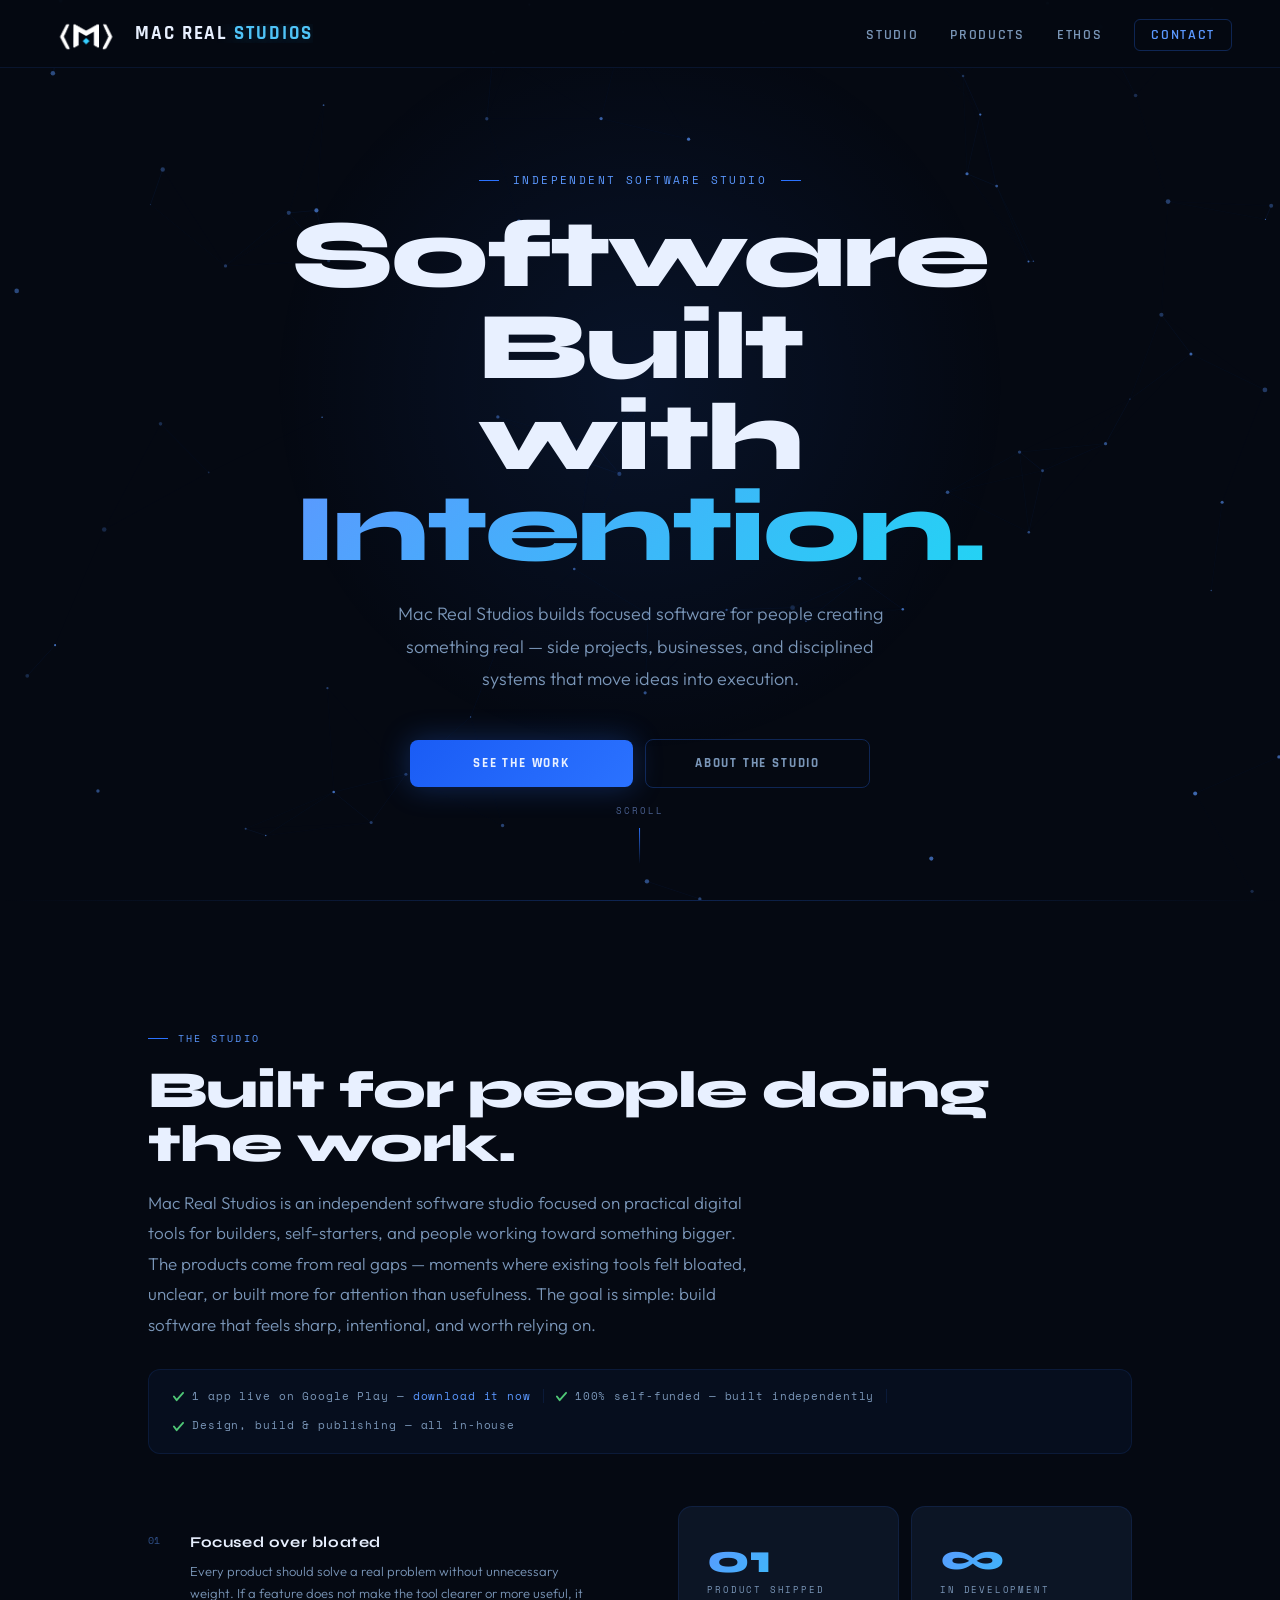
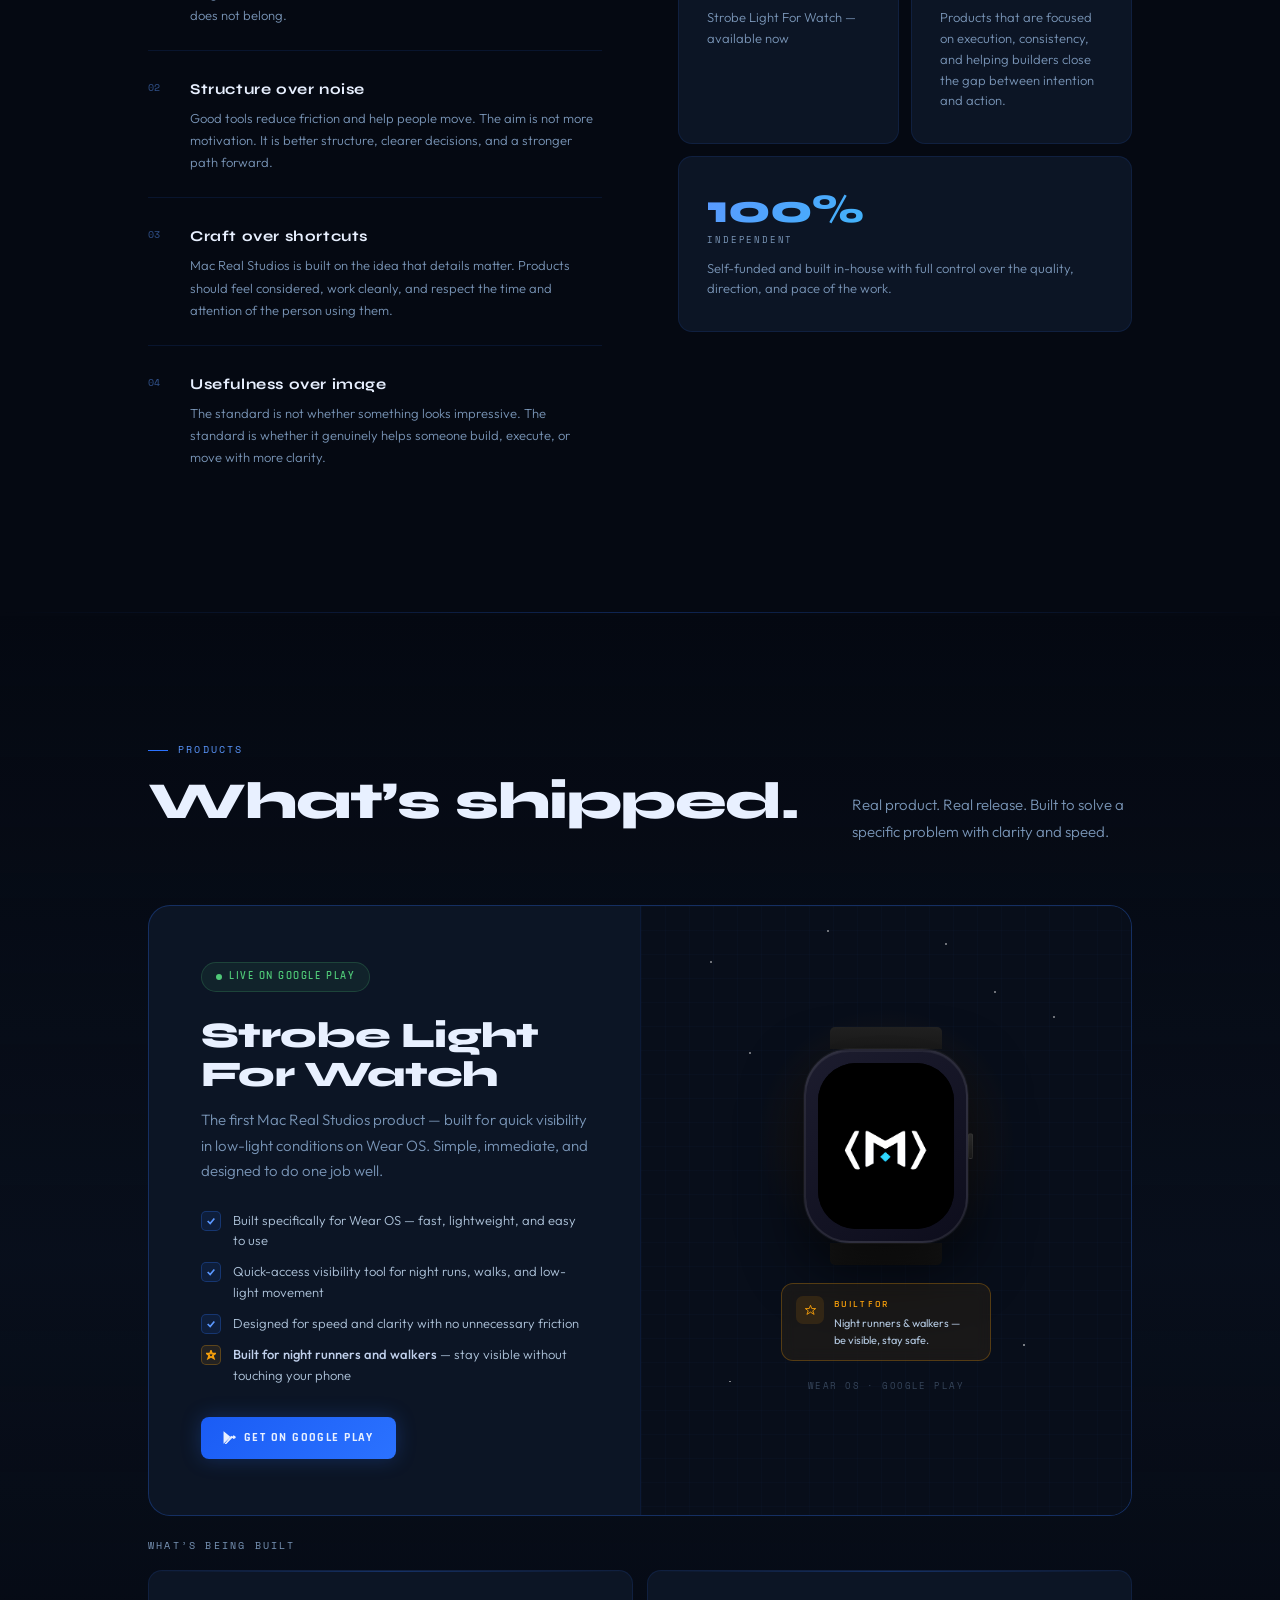
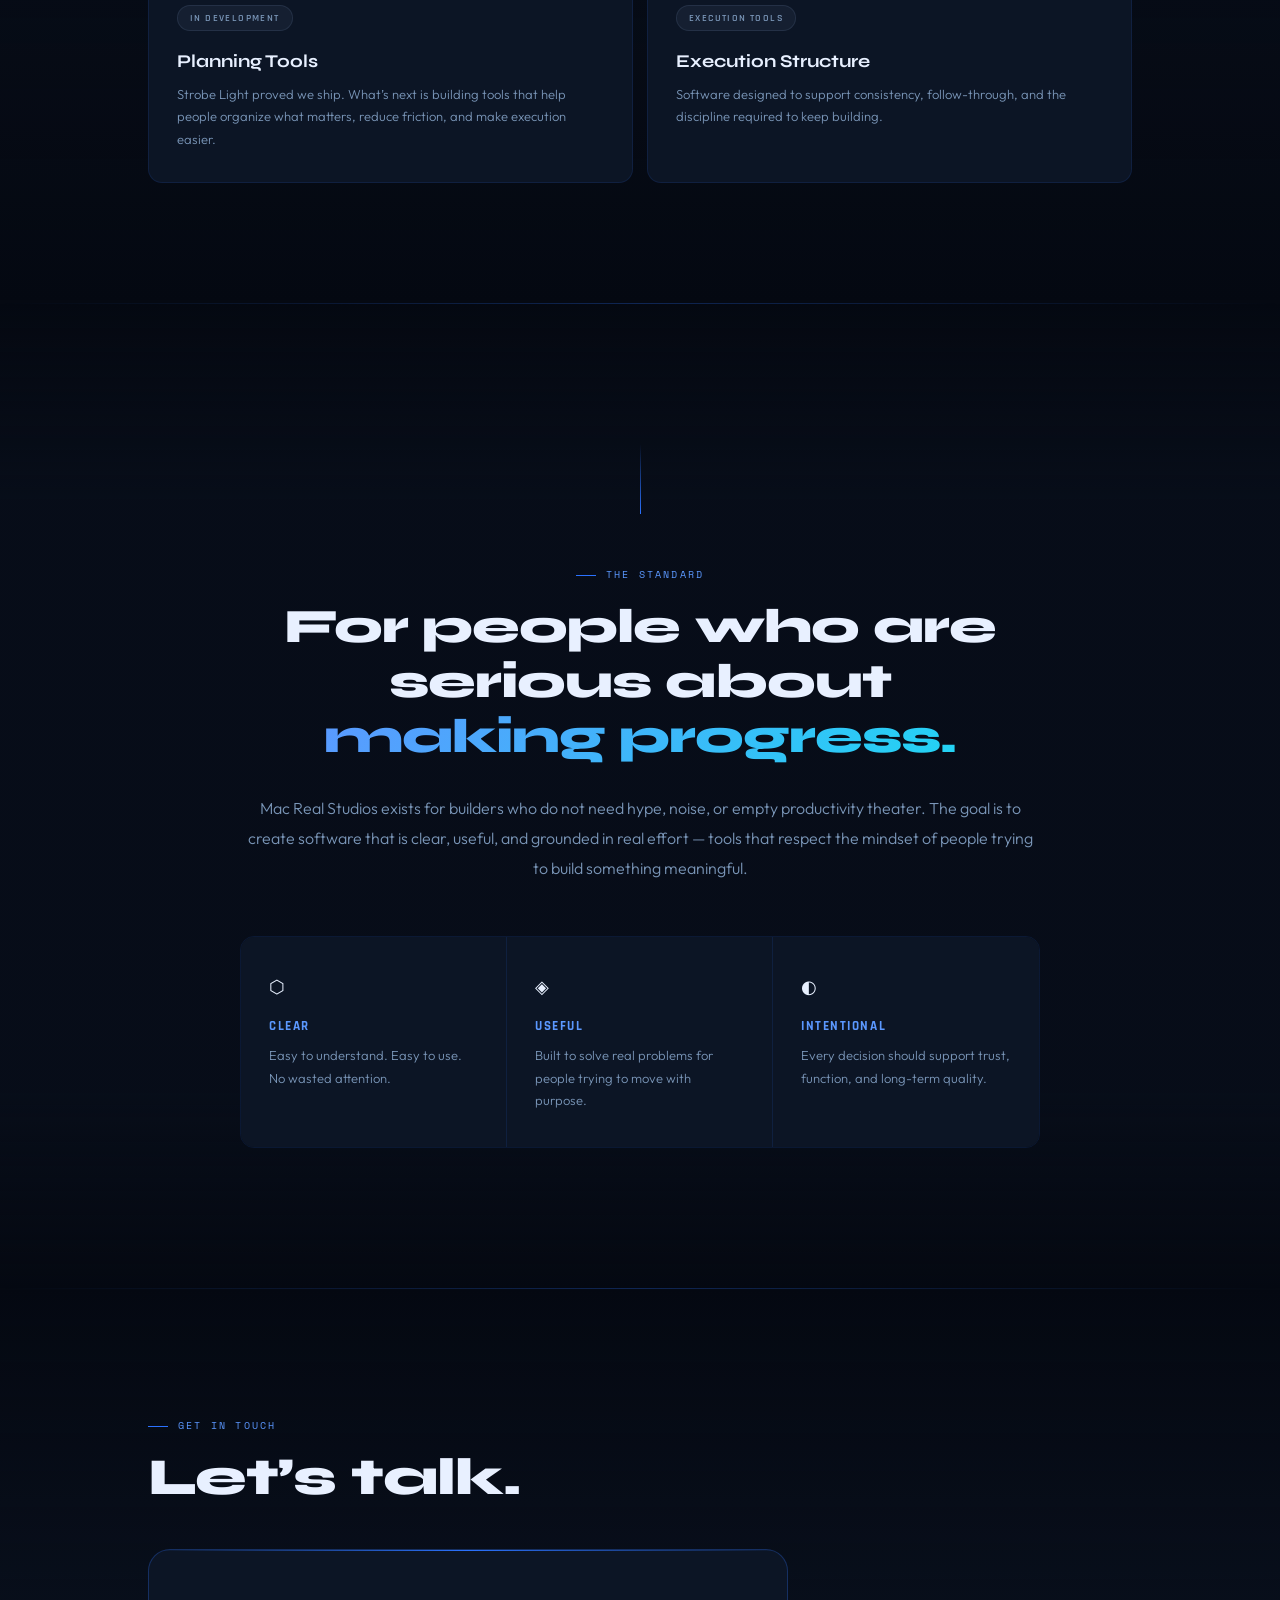
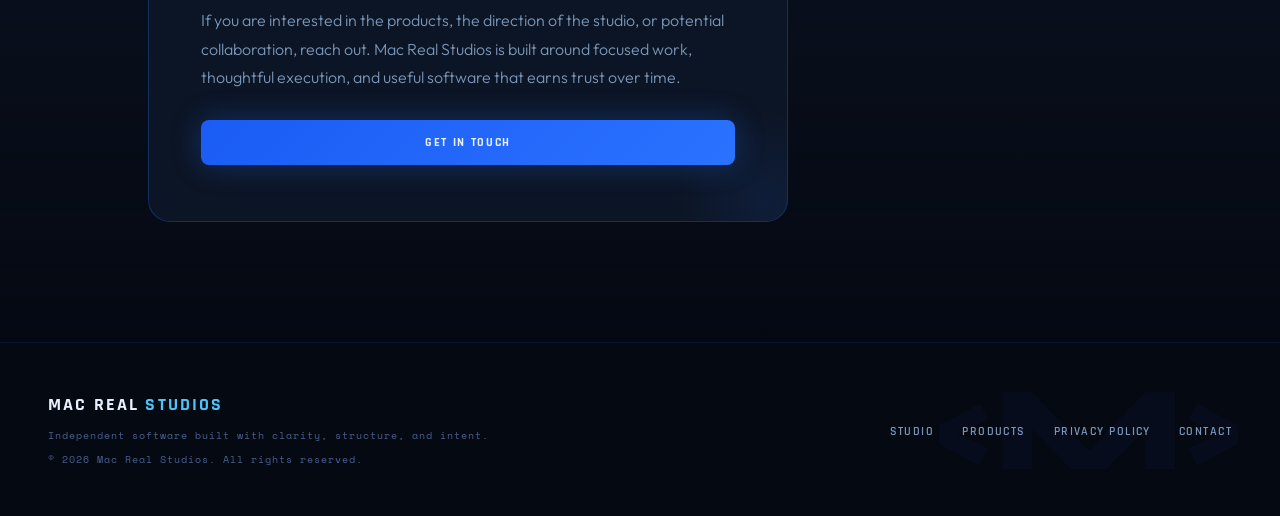
==== commit 977a7fb6: "Organize static site assets for Pages" ====
--- a/index.html
+++ b/index.html
@@ -10,289 +10,11 @@
 <meta property="og:url" content="https://thelegendmac.github.io/Mac-Real-Studios/">
 <meta property="og:type" content="website">
 <title>Mac Real Studios</title>
-<link rel="icon" type="image/svg+xml" href="data:image/svg+xml,%3Csvg%20xmlns%3D%22http%3A//www.w3.org/2000/svg%22%20viewBox%3D%220%200%20100%20100%22%3E%0A%20%20%3C%21--%20Pure%20black%20background%2C%20rounded%20square%20for%20favicon%20--%3E%0A%20%20%3Crect%20width%3D%22100%22%20height%3D%22100%22%20rx%3D%2216%22%20fill%3D%22%23000000%22/%3E%0A%0A%20%20%3C%21--%20LEFT%20angle%20bracket%20%3C%20%0A%20%20%20%20%20%20%20Looking%20at%20image%3A%20thin%20chevron%2C%20opens%20to%20the%20right%2C%0A%20%20%20%20%20%20%20positioned%20left%20of%20the%20M%2C%20vertically%20centered%20with%20M%20--%3E%0A%20%20%3Cpolyline%0A%20%20%20%20points%3D%2227%2C28%2018%2C50%2027%2C72%22%0A%20%20%20%20fill%3D%22none%22%20stroke%3D%22%23FFFFFF%22%20stroke-width%3D%225.5%22%0A%20%20%20%20stroke-linecap%3D%22round%22%20stroke-linejoin%3D%22round%22/%3E%0A%0A%20%20%3C%21--%20RIGHT%20angle%20bracket%20%3E%0A%20%20%20%20%20%20%20Mirror%20of%20left%20--%3E%0A%20%20%3Cpolyline%0A%20%20%20%20points%3D%2273%2C28%2082%2C50%2073%2C72%22%0A%20%20%20%20fill%3D%22none%22%20stroke%3D%22%23FFFFFF%22%20stroke-width%3D%225.5%22%0A%20%20%20%20stroke-linecap%3D%22round%22%20stroke-linejoin%3D%22round%22/%3E%0A%0A%20%20%3C%21--%20M%20shape%3A%0A%20%20%20%20%20%20%20Left%20post%20bottom%20-%3E%20left%20post%20top%20-%3E%20left%20peak%20-%3E%20valley%20-%3E%20right%20peak%20-%3E%20right%20post%20top%20-%3E%20right%20post%20bottom%0A%20%20%20%20%20%20%20Looking%20at%20image%3A%20M%20starts%20high%2C%20peaks%20are%20near%20the%20top%2C%0A%20%20%20%20%20%20%20valley%20is%20roughly%20center-height%2C%20posts%20extend%20below%20--%3E%0A%20%20%3Cpolyline%0A%20%20%20%20points%3D%2233%2C70%2033%2C30%2050%2C52%2067%2C30%2067%2C70%22%0A%20%20%20%20fill%3D%22none%22%20stroke%3D%22%23FFFFFF%22%20stroke-width%3D%226%22%0A%20%20%20%20stroke-linecap%3D%22round%22%20stroke-linejoin%3D%22round%22/%3E%0A%0A%20%20%3C%21--%20Cyan%20diamond%20at%20valley%20of%20M%0A%20%20%20%20%20%20%20Valley%20is%20at%20x%3D50%2C%20y%3D52%20%E2%80%94%20diamond%20centered%20there%20--%3E%0A%20%20%3Cpolygon%20points%3D%2250%2C57%2056%2C63%2050%2C69%2044%2C63%22%20fill%3D%22%231EC8F5%22/%3E%0A%3C/svg%3E">
-<link rel="apple-touch-icon" href="data:image/svg+xml,%3Csvg%20xmlns%3D%22http%3A//www.w3.org/2000/svg%22%20viewBox%3D%220%200%20100%20100%22%3E%0A%20%20%3C%21--%20Pure%20black%20background%2C%20rounded%20square%20for%20favicon%20--%3E%0A%20%20%3Crect%20width%3D%22100%22%20height%3D%22100%22%20rx%3D%2216%22%20fill%3D%22%23000000%22/%3E%0A%0A%20%20%3C%21--%20LEFT%20angle%20bracket%20%3C%20%0A%20%20%20%20%20%20%20Looking%20at%20image%3A%20thin%20chevron%2C%20opens%20to%20the%20right%2C%0A%20%20%20%20%20%20%20positioned%20left%20of%20the%20M%2C%20vertically%20centered%20with%20M%20--%3E%0A%20%20%3Cpolyline%0A%20%20%20%20points%3D%2227%2C28%2018%2C50%2027%2C72%22%0A%20%20%20%20fill%3D%22none%22%20stroke%3D%22%23FFFFFF%22%20stroke-width%3D%225.5%22%0A%20%20%20%20stroke-linecap%3D%22round%22%20stroke-linejoin%3D%22round%22/%3E%0A%0A%20%20%3C%21--%20RIGHT%20angle%20bracket%20%3E%0A%20%20%20%20%20%20%20Mirror%20of%20left%20--%3E%0A%20%20%3Cpolyline%0A%20%20%20%20points%3D%2273%2C28%2082%2C50%2073%2C72%22%0A%20%20%20%20fill%3D%22none%22%20stroke%3D%22%23FFFFFF%22%20stroke-width%3D%225.5%22%0A%20%20%20%20stroke-linecap%3D%22round%22%20stroke-linejoin%3D%22round%22/%3E%0A%0A%20%20%3C%21--%20M%20shape%3A%0A%20%20%20%20%20%20%20Left%20post%20bottom%20-%3E%20left%20post%20top%20-%3E%20left%20peak%20-%3E%20valley%20-%3E%20right%20peak%20-%3E%20right%20post%20top%20-%3E%20right%20post%20bottom%0A%20%20%20%20%20%20%20Looking%20at%20image%3A%20M%20starts%20high%2C%20peaks%20are%20near%20the%20top%2C%0A%20%20%20%20%20%20%20valley%20is%20roughly%20center-height%2C%20posts%20extend%20below%20--%3E%0A%20%20%3Cpolyline%0A%20%20%20%20points%3D%2233%2C70%2033%2C30%2050%2C52%2067%2C30%2067%2C70%22%0A%20%20%20%20fill%3D%22none%22%20stroke%3D%22%23FFFFFF%22%20stroke-width%3D%226%22%0A%20%20%20%20stroke-linecap%3D%22round%22%20stroke-linejoin%3D%22round%22/%3E%0A%0A%20%20%3C%21--%20Cyan%20diamond%20at%20valley%20of%20M%0A%20%20%20%20%20%20%20Valley%20is%20at%20x%3D50%2C%20y%3D52%20%E2%80%94%20diamond%20centered%20there%20--%3E%0A%20%20%3Cpolygon%20points%3D%2250%2C57%2056%2C63%2050%2C69%2044%2C63%22%20fill%3D%22%231EC8F5%22/%3E%0A%3C/svg%3E">
+<link rel="icon" type="image/svg+xml" href="assets/images/favicon.svg">
+<link rel="apple-touch-icon" href="assets/images/favicon.svg">
 <link rel="preconnect" href="https://fonts.googleapis.com">
 <link href="https://fonts.googleapis.com/css2?family=Rajdhani:wght@600;700&family=Syne:wght@400;500;600;700;800&family=Outfit:wght@200;300;400;500;600&family=Space+Mono:wght@400;700&display=swap" rel="stylesheet">
-<style>
-:root {
-  --void:        #050912;
-  --navy-900:    #080E1A;
-  --navy-800:    #0C1525;
-  --navy-700:    #111D32;
-  --navy-400:    #2D4170;
-  --navy-300:    #4A6090;
-  --navy-200:    #7A96B8;
-  --navy-100:    #B0C5DC;
-  --blue-600:    #1044C8;
-  --blue-500:    #1A5CF5;
-  --blue-400:    #2B72FF;
-  --blue-300:    #5B98FF;
-  --blue-200:    #90BCFF;
-  --cyan-400:    #00B4D8;
-  --cyan-300:    #22D4F4;
-  --brand-blue:  #4FC3F7;
-  --white:       #E8F0FF;
-  --white-soft:  #C0D0EC;
-  --muted:       #7A96B8;
-  --border-thin: rgba(43,114,255,0.12);
-  --border-mid:  rgba(43,114,255,0.28);
-  --glow-blue:   0 0 40px rgba(43,114,255,0.18);
-  --glow-strong: 0 0 80px rgba(43,114,255,0.28);
-  --font-nav:     'Rajdhani', sans-serif;
-  --font-display: 'Syne', sans-serif;
-  --font-body:    'Outfit', sans-serif;
-  --font-mono:    'Space Mono', monospace;
-  --nav-h: 68px;
-}
-
-*,*::before,*::after{box-sizing:border-box;margin:0;padding:0;}
-html{scroll-behavior:smooth;-webkit-text-size-adjust:100%;}
-body{background:var(--void);color:var(--white);font-family:var(--font-body);font-weight:300;line-height:1.6;overflow-x:hidden;-webkit-font-smoothing:antialiased;}
-
-/* SCROLL PROGRESS */
-#scroll-progress{position:fixed;top:0;left:0;height:2px;width:0%;background:linear-gradient(to right,var(--blue-400),var(--cyan-300));z-index:200;transition:width 0.1s linear;box-shadow:0 0 8px rgba(34,212,244,0.5);}
-
-/* CANVAS */
-#hero-canvas{position:fixed;top:0;left:0;width:100%;height:100%;pointer-events:none;z-index:0;}
-
-/* NAV */
-nav{position:fixed;top:0;left:0;right:0;z-index:100;height:var(--nav-h);display:flex;align-items:center;justify-content:space-between;padding:0 clamp(16px,4vw,48px);background:rgba(5,9,18,0.92);backdrop-filter:blur(24px);-webkit-backdrop-filter:blur(24px);border-bottom:1px solid var(--border-thin);transition:border-color 0.4s;}
-.nav-logo{display:flex;align-items:center;gap:10px;text-decoration:none;flex-shrink:0;min-width:0;}
-.nav-logo-img{height:clamp(28px,4.5vw,40px);width:auto;display:block;flex-shrink:0;mix-blend-mode:screen;filter:brightness(1.05);}
-.nav-brand-text{font-family:var(--font-nav);font-size:clamp(12px,2.2vw,19px);font-weight:700;letter-spacing:0.1em;text-transform:uppercase;color:var(--white);white-space:nowrap;line-height:1;overflow:hidden;text-overflow:ellipsis;}
-.nav-brand-text em{font-style:normal;color:var(--brand-blue);text-shadow:0 0 20px rgba(79,195,247,0.4);}
-.nav-links{display:flex;align-items:center;gap:clamp(16px,2.5vw,36px);list-style:none;}
-.nav-links a{font-family:var(--font-nav);font-size:clamp(11px,1.3vw,14px);font-weight:600;letter-spacing:0.12em;text-transform:uppercase;color:var(--muted);text-decoration:none;transition:color 0.2s;position:relative;white-space:nowrap;}
-.nav-links a::after{content:'';position:absolute;bottom:-4px;left:0;right:0;height:1px;background:var(--brand-blue);transform:scaleX(0);transform-origin:left;transition:transform 0.25s ease;}
-.nav-links a.active{color:var(--white);}
-.nav-links a.active::after{transform:scaleX(1);}
-.nav-links a:hover{color:var(--blue-300);}
-.nav-cta{color:var(--blue-300)!important;border:1px solid var(--border-mid);padding:6px 16px;border-radius:6px;transition:all 0.2s!important;}
-.nav-cta:hover{background:rgba(43,114,255,0.1)!important;border-color:var(--blue-400)!important;color:var(--white)!important;}
-.nav-cta::after{display:none!important;}
-
-/* HAMBURGER */
-.nav-hamburger{display:none;flex-direction:column;justify-content:center;gap:5px;cursor:pointer;padding:8px;border:none;background:none;width:40px;height:40px;flex-shrink:0;border-radius:6px;transition:background 0.2s;}
-.nav-hamburger:hover{background:rgba(43,114,255,0.08);}
-.nav-hamburger span{display:block;width:22px;height:2px;background:var(--muted);border-radius:2px;transition:all 0.28s cubic-bezier(0.4,0,0.2,1);transform-origin:center;}
-.nav-hamburger[aria-expanded="true"] span:nth-child(1){transform:translateY(7px) rotate(45deg);background:var(--blue-300);}
-.nav-hamburger[aria-expanded="true"] span:nth-child(2){opacity:0;transform:scaleX(0);}
-.nav-hamburger[aria-expanded="true"] span:nth-child(3){transform:translateY(-7px) rotate(-45deg);background:var(--blue-300);}
-
-/* MOBILE DRAWER */
-.nav-drawer{position:fixed;top:var(--nav-h);left:0;right:0;bottom:0;background:rgba(5,9,18,0.97);backdrop-filter:blur(24px);-webkit-backdrop-filter:blur(24px);border-top:1px solid var(--border-mid);padding:32px clamp(20px,5vw,48px) 48px;display:flex;flex-direction:column;z-index:99;overflow-y:auto;opacity:0;pointer-events:none;transform:translateY(-12px);transition:opacity 0.22s ease,transform 0.22s ease;}
-.nav-drawer.open{opacity:1;pointer-events:all;transform:translateY(0);}
-.nav-drawer a{font-family:var(--font-nav);font-size:clamp(22px,6vw,28px);font-weight:700;letter-spacing:0.08em;text-transform:uppercase;color:var(--muted);text-decoration:none;padding:18px 0;border-bottom:1px solid var(--border-thin);transition:color 0.2s,padding-left 0.2s;display:block;}
-.nav-drawer a:last-child{border-bottom:none;}
-.nav-drawer a:hover{color:var(--white);padding-left:8px;}
-.nav-drawer a.cta{color:var(--blue-300);}
-.nav-drawer .drawer-sub{font-family:var(--font-mono);font-size:10px;letter-spacing:0.22em;text-transform:uppercase;color:var(--navy-300);margin-top:auto;padding-top:32px;}
-
-/* HERO */
-.hero{min-height:100svh;display:flex;flex-direction:column;align-items:center;justify-content:center;text-align:center;padding:calc(var(--nav-h) + clamp(40px,8vh,80px)) clamp(20px,5vw,48px) clamp(60px,10vh,80px);position:relative;z-index:1;}
-.hero-radial{position:absolute;top:50%;left:50%;transform:translate(-50%,-58%);width:min(800px,90vw);height:min(800px,90vw);background:radial-gradient(ellipse,rgba(43,114,255,0.10) 0%,transparent 65%);pointer-events:none;animation:glowBreathe 6s ease-in-out infinite;}
-@keyframes glowBreathe{0%,100%{opacity:0.7;transform:translate(-50%,-58%) scale(1);}50%{opacity:1;transform:translate(-50%,-60%) scale(1.06);}}
-.hero-eyebrow{font-family:var(--font-mono);font-size:clamp(9px,1.5vw,11px);letter-spacing:0.22em;text-transform:uppercase;color:var(--blue-300);margin-bottom:20px;opacity:0;animation:fadeUp 0.8s 0.1s forwards;display:flex;align-items:center;gap:14px;justify-content:center;}
-.hero-eyebrow::before,.hero-eyebrow::after{content:'';display:block;width:20px;height:1px;background:var(--blue-400);flex-shrink:0;}
-.hero-headline{font-family:var(--font-display);font-size:clamp(38px,8vw,96px);font-weight:800;line-height:0.95;letter-spacing:-0.02em;color:var(--white);max-width:900px;margin-bottom:24px;opacity:0;animation:fadeUp 0.8s 0.2s forwards;}
-.hero-headline .accent{background:linear-gradient(135deg,var(--blue-300),var(--cyan-300));-webkit-background-clip:text;-webkit-text-fill-color:transparent;background-clip:text;}
-.hero-sub{font-size:clamp(15px,2.5vw,18px);font-weight:300;color:var(--navy-200);max-width:500px;line-height:1.8;margin-bottom:44px;opacity:0;animation:fadeUp 0.8s 0.35s forwards;}
-.hero-actions{display:flex;gap:12px;align-items:center;justify-content:center;flex-wrap:wrap;opacity:0;animation:fadeUp 0.8s 0.5s forwards;width:100%;max-width:460px;}
-.btn-primary{font-family:var(--font-nav);font-size:clamp(11px,1.5vw,13px);font-weight:700;letter-spacing:0.14em;text-transform:uppercase;background:linear-gradient(135deg,var(--blue-500),var(--blue-400));color:var(--white);border:none;padding:13px clamp(20px,4vw,32px);border-radius:8px;cursor:pointer;text-decoration:none;display:inline-flex;align-items:center;justify-content:center;transition:all 0.25s;box-shadow:0 0 30px rgba(43,114,255,0.3);white-space:nowrap;flex:1;min-width:140px;}
-.btn-primary:hover{transform:translateY(-2px);box-shadow:0 0 50px rgba(43,114,255,0.45);}
-.btn-ghost{font-family:var(--font-nav);font-size:clamp(11px,1.5vw,13px);font-weight:700;letter-spacing:0.14em;text-transform:uppercase;color:var(--muted);border:1px solid var(--border-mid);padding:13px clamp(20px,4vw,32px);border-radius:8px;cursor:pointer;text-decoration:none;display:inline-flex;align-items:center;justify-content:center;transition:all 0.25s;white-space:nowrap;flex:1;min-width:140px;}
-.btn-ghost:hover{color:var(--white);border-color:var(--blue-300);background:rgba(43,114,255,0.08);}
-.hero-scroll{position:absolute;bottom:clamp(20px,4vh,40px);left:50%;transform:translateX(-50%);display:flex;flex-direction:column;align-items:center;gap:10px;opacity:0;animation:fadeIn 1s 1.1s forwards;}
-.hero-scroll span{font-family:var(--font-mono);font-size:9px;letter-spacing:0.22em;text-transform:uppercase;color:var(--navy-300);}
-.scroll-line{width:1px;height:36px;background:linear-gradient(to bottom,var(--blue-400),transparent);animation:scrollPulse 2s infinite;}
-
-/* LAYOUT HELPERS */
-section{position:relative;z-index:1;}
-.container{max-width:1080px;margin:0 auto;padding:0 clamp(20px,5vw,48px);}
-.divider{width:100%;height:1px;background:linear-gradient(to right,transparent,var(--border-mid),transparent);position:relative;z-index:1;}
-.sec-label{display:inline-flex;align-items:center;gap:10px;font-family:var(--font-mono);font-size:clamp(9px,1.2vw,10px);letter-spacing:0.22em;text-transform:uppercase;color:var(--blue-300);margin-bottom:16px;}
-.sec-label::before{content:'';display:block;width:20px;height:1px;background:var(--blue-400);}
-.sec-title{font-family:var(--font-display);font-size:clamp(26px,4.5vw,52px);font-weight:800;letter-spacing:-0.02em;color:var(--white);line-height:1.05;margin-bottom:16px;}
-.sec-body{font-size:clamp(14px,2vw,17px);font-weight:300;color:var(--navy-200);line-height:1.8;max-width:600px;}
-
-/* REVEAL */
-.reveal{opacity:0;transform:translateY(28px);transition:opacity 0.7s ease,transform 0.7s ease;}
-.reveal.visible{opacity:1;transform:translateY(0);}
-.stagger-children>*{opacity:0;transform:translateY(20px);transition:opacity 0.55s ease,transform 0.55s ease;}
-.stagger-children.visible>*:nth-child(1){transition-delay:0s;opacity:1;transform:none;}
-.stagger-children.visible>*:nth-child(2){transition-delay:0.1s;opacity:1;transform:none;}
-.stagger-children.visible>*:nth-child(3){transition-delay:0.2s;opacity:1;transform:none;}
-.stagger-children.visible>*:nth-child(4){transition-delay:0.3s;opacity:1;transform:none;}
-.stagger-children.visible>*:nth-child(5){transition-delay:0.4s;opacity:1;transform:none;}
-.stagger-children.visible>*:nth-child(6){transition-delay:0.5s;opacity:1;transform:none;}
-
-/* PROOF STRIP */
-.proof-strip{display:flex;align-items:center;flex-wrap:wrap;gap:12px;margin:28px 0 0;padding:clamp(14px,2.5vw,18px) clamp(16px,3vw,24px);background:rgba(43,114,255,0.05);border:1px solid var(--border-thin);border-radius:12px;}
-.proof-item{display:flex;align-items:center;gap:8px;font-family:var(--font-mono);font-size:clamp(9px,1.2vw,11px);letter-spacing:0.08em;color:var(--muted);}
-.proof-item svg{color:#4fc877;flex-shrink:0;}
-.proof-item a{color:var(--blue-300);text-decoration:none;}
-.proof-item a:hover{color:var(--cyan-300);}
-.proof-divider{width:1px;height:14px;background:var(--border-thin);flex-shrink:0;}
-
-/* ABOUT */
-.about{padding:clamp(64px,10vw,120px) 0;}
-.about-grid{display:grid;grid-template-columns:1fr 1fr;gap:clamp(40px,6vw,80px);align-items:start;margin-top:52px;}
-.about-pillars{display:flex;flex-direction:column;gap:2px;}
-.pillar{display:flex;align-items:flex-start;gap:clamp(14px,2.5vw,20px);padding:clamp(18px,3vw,24px) 0;border-bottom:1px solid var(--border-thin);transition:padding-left 0.28s ease;}
-.pillar:last-child{border-bottom:none;}
-.pillar:hover{padding-left:6px;}
-.pillar-num{font-family:var(--font-mono);font-size:10px;color:var(--blue-300);opacity:0.5;min-width:22px;margin-top:3px;}
-.pillar-content h4{font-family:var(--font-display);font-size:clamp(13px,2vw,15px);font-weight:700;letter-spacing:0.04em;color:var(--white);margin-bottom:6px;}
-.pillar-content p{font-size:clamp(12px,1.6vw,13px);font-weight:300;color:var(--muted);line-height:1.7;}
-.about-stats{display:grid;grid-template-columns:1fr 1fr;gap:12px;}
-.stat-card{background:var(--navy-800);border:1px solid var(--border-thin);border-radius:14px;padding:clamp(20px,3.5vw,32px) clamp(18px,3vw,28px);transition:border-color 0.3s,box-shadow 0.3s,transform 0.3s;}
-.stat-card:hover{border-color:var(--border-mid);box-shadow:var(--glow-blue);transform:translateY(-3px);}
-.stat-card.wide{grid-column:1/-1;}
-.stat-num{font-family:var(--font-display);font-size:clamp(28px,5vw,40px);font-weight:800;letter-spacing:-0.02em;background:linear-gradient(135deg,var(--blue-300),var(--cyan-300));-webkit-background-clip:text;-webkit-text-fill-color:transparent;background-clip:text;margin-bottom:4px;line-height:1;}
-.stat-label{font-family:var(--font-mono);font-size:9px;letter-spacing:0.2em;text-transform:uppercase;color:var(--muted);}
-.stat-desc{font-size:clamp(11px,1.6vw,13px);font-weight:300;color:var(--navy-200);margin-top:10px;line-height:1.6;}
-
-/* PRODUCTS */
-.products{padding:clamp(64px,10vw,120px) 0;background:linear-gradient(to bottom,transparent,rgba(12,21,37,0.5),transparent);}
-.products-header{display:flex;align-items:flex-end;justify-content:space-between;margin-bottom:clamp(36px,6vw,60px);gap:32px;flex-wrap:wrap;}
-.product-card-main{background:var(--navy-800);border:1px solid var(--border-mid);border-radius:22px;overflow:hidden;transition:box-shadow 0.4s,border-color 0.4s,transform 0.4s;}
-.product-card-main:hover{border-color:var(--blue-400);box-shadow:var(--glow-strong);transform:translateY(-4px);}
-.product-card-inner{display:grid;grid-template-columns:1fr 1fr;min-height:500px;}
-.product-info{padding:clamp(28px,5vw,56px) clamp(24px,4.5vw,52px);display:flex;flex-direction:column;justify-content:space-between;}
-.product-badge{display:inline-flex;align-items:center;gap:7px;font-family:var(--font-nav);font-size:11px;font-weight:600;letter-spacing:0.14em;text-transform:uppercase;color:#4fc877;background:rgba(79,200,119,0.08);border:1px solid rgba(79,200,119,0.2);border-radius:100px;padding:5px 14px;margin-bottom:24px;align-self:flex-start;}
-.product-badge-dot{width:6px;height:6px;border-radius:50%;background:#4fc877;animation:pulse 2s infinite;}
-.product-name{font-family:var(--font-display);font-size:clamp(22px,3.8vw,36px);font-weight:800;letter-spacing:-0.02em;color:var(--white);line-height:1.1;margin-bottom:12px;}
-.product-tagline{font-size:clamp(13px,2vw,15px);font-weight:300;color:var(--navy-200);line-height:1.7;margin-bottom:26px;}
-.product-features{list-style:none;display:flex;flex-direction:column;gap:10px;margin-bottom:32px;}
-.product-features li{display:flex;align-items:flex-start;gap:12px;font-size:clamp(12px,1.6vw,13px);font-weight:300;color:var(--navy-100);line-height:1.6;}
-.feat-icon{width:20px;height:20px;border-radius:5px;background:rgba(43,114,255,0.1);border:1px solid var(--border-mid);display:flex;align-items:center;justify-content:center;flex-shrink:0;margin-top:1px;}
-.feat-icon svg{width:10px;height:10px;stroke:var(--blue-300);fill:none;stroke-width:2;}
-.feat-icon.amber{background:rgba(245,158,11,0.1);border-color:rgba(245,158,11,0.28);}
-.feat-icon.amber svg{stroke:#F59E0B;}
-.product-actions{display:flex;gap:10px;flex-wrap:wrap;}
-.btn-store{display:inline-flex;align-items:center;gap:8px;font-family:var(--font-nav);font-size:clamp(10px,1.4vw,12px);font-weight:700;letter-spacing:0.12em;text-transform:uppercase;background:linear-gradient(135deg,var(--blue-500),var(--blue-400));color:var(--white);text-decoration:none;padding:11px clamp(14px,2.5vw,22px);border-radius:8px;transition:all 0.3s;box-shadow:0 0 20px rgba(43,114,255,0.25);white-space:nowrap;}
-.btn-store svg{width:13px;height:13px;fill:currentColor;}
-.btn-store:hover{transform:translateY(-2px);box-shadow:0 0 40px rgba(43,114,255,0.5);}
-
-/* PRODUCT VISUAL */
-.product-visual{background:var(--navy-900);border-left:1px solid var(--border-thin);display:flex;flex-direction:column;align-items:center;justify-content:center;padding:clamp(24px,4vw,40px) clamp(16px,3vw,32px);position:relative;overflow:hidden;gap:18px;}
-.product-visual::before{content:'';position:absolute;inset:0;background-image:linear-gradient(rgba(43,114,255,0.025) 1px,transparent 1px),linear-gradient(90deg,rgba(43,114,255,0.025) 1px,transparent 1px);background-size:24px 24px;}
-.pv-glow{position:absolute;top:38%;left:50%;transform:translate(-50%,-50%);width:min(280px,60%);height:min(280px,60%);background:radial-gradient(ellipse,rgba(255,140,0,0.13),transparent 65%);pointer-events:none;animation:watchGlowPulse 0.7s ease-in-out infinite;}
-@keyframes watchGlowPulse{0%,38%{opacity:1;transform:translate(-50%,-50%) scale(1.05);}40%,100%{opacity:0.3;transform:translate(-50%,-50%) scale(0.95);}}
-.night-star{position:absolute;width:2px;height:2px;background:rgba(255,255,255,0.55);border-radius:50%;animation:twinkle 3s ease-in-out infinite;pointer-events:none;}
-@keyframes twinkle{0%,100%{opacity:0.2;transform:scale(1);}50%{opacity:1;transform:scale(1.8);}}
-.watch-mockup{position:relative;z-index:2;display:flex;flex-direction:column;align-items:center;}
-.watch-band-top{width:clamp(88px,14vw,112px);height:22px;background:linear-gradient(to bottom,#222,#1a1a1a);border-radius:5px 5px 0 0;}
-.watch-band-bottom{width:clamp(88px,14vw,112px);height:22px;background:linear-gradient(to bottom,#1a1a1a,#141414);border-radius:0 0 5px 5px;}
-.watch-frame{width:clamp(120px,19vw,164px);height:clamp(144px,23vw,194px);background:linear-gradient(145deg,#1c1c2e,#0d0d1c);border-radius:46px;border:2.5px solid rgba(255,255,255,0.09);display:flex;align-items:center;justify-content:center;position:relative;box-shadow:0 0 0 1px rgba(255,255,255,0.04),0 24px 60px rgba(0,0,0,0.7),inset 0 1px 0 rgba(255,255,255,0.06);}
-.watch-crown{position:absolute;right:-7px;top:50%;transform:translateY(-50%);width:5px;height:26px;background:linear-gradient(to bottom,#2a2a2a,#181818);border-radius:3px;border:1px solid rgba(255,255,255,0.05);}
-.watch-screen{width:clamp(96px,15vw,136px);height:clamp(116px,18vw,166px);background:#000;border-radius:38px;overflow:hidden;position:relative;display:flex;align-items:center;justify-content:center;}
-.strobe-scene{width:100%;height:100%;position:relative;display:flex;align-items:center;justify-content:center;background:#000;}
-.strobe-burst{position:absolute;inset:0;border-radius:38px;animation:strobeBurst 0.7s ease-in-out infinite;}
-@keyframes strobeBurst{0%{background:radial-gradient(ellipse at center,#fff 0%,rgba(255,160,20,0.8) 40%,rgba(255,90,0,0.3) 70%,transparent 100%);opacity:1;}35%{opacity:1;}40%{opacity:0;}100%{opacity:0;}}
-.strobe-icon{position:relative;z-index:2;width:100%;height:100%;display:flex;align-items:center;justify-content:center;animation:iconFade 0.7s ease-in-out infinite;}
-@keyframes iconFade{0%,36%{opacity:0;}42%,100%{opacity:1;}}
-.strobe-icon img{width:clamp(72px,11vw,120px);height:clamp(72px,11vw,120px);object-fit:contain;mix-blend-mode:screen;filter:brightness(1.1) saturate(1.05);}
-.safety-callout{position:relative;z-index:3;display:flex;align-items:flex-start;gap:10px;background:rgba(245,158,11,0.07);border:1px solid rgba(245,158,11,0.28);border-radius:12px;padding:12px 14px;width:clamp(160px,26vw,210px);backdrop-filter:blur(8px);}
-.sc-icon{width:28px;height:28px;background:rgba(245,158,11,0.12);border-radius:7px;display:flex;align-items:center;justify-content:center;flex-shrink:0;}
-.sc-icon svg{width:13px;height:13px;}
-.sc-label{font-family:var(--font-nav);font-size:10px;font-weight:600;letter-spacing:0.14em;text-transform:uppercase;color:#F59E0B;margin-bottom:3px;}
-.sc-body{font-size:11px;font-weight:400;color:var(--navy-100);line-height:1.5;}
-.product-platform{font-family:var(--font-mono);font-size:9px;letter-spacing:0.16em;text-transform:uppercase;color:var(--muted);opacity:0.4;position:relative;z-index:2;}
-
-/* UPCOMING */
-.product-upcoming-grid{display:grid;grid-template-columns:1fr 1fr;gap:14px;margin-top:16px;}
-.product-card-small{background:var(--navy-800);border:1px solid var(--border-thin);border-radius:14px;padding:clamp(20px,3.5vw,32px) clamp(18px,3vw,28px);position:relative;overflow:hidden;transition:all 0.3s;}
-.product-card-small:hover{border-color:var(--border-mid);transform:translateY(-2px);box-shadow:var(--glow-blue);}
-.product-card-small::before{content:'';position:absolute;top:0;left:0;right:0;height:1px;background:linear-gradient(to right,transparent,rgba(43,114,255,0.3),transparent);}
-.upcoming-label{font-family:var(--font-nav);font-size:10px;font-weight:600;letter-spacing:0.14em;text-transform:uppercase;color:var(--muted);background:rgba(122,150,184,0.08);border:1px solid rgba(122,150,184,0.15);border-radius:100px;padding:4px 12px;display:inline-block;margin-bottom:16px;}
-.product-card-small h4{font-family:var(--font-display);font-size:clamp(14px,2.2vw,18px);font-weight:700;color:var(--white);margin-bottom:8px;}
-.product-card-small p{font-size:clamp(12px,1.5vw,13px);font-weight:300;color:var(--muted);line-height:1.7;}
-
-/* MANIFESTO */
-.manifesto{padding:clamp(80px,12vw,140px) 0;position:relative;background:linear-gradient(180deg,transparent 0%,rgba(8,14,26,0.9) 20%,rgba(8,14,26,0.9) 80%,transparent 100%);}
-.manifesto-rule{width:1px;height:0;background:linear-gradient(to bottom,transparent,var(--blue-400));margin:0 auto 0;transition:height 1s ease,margin-bottom 1s ease;}
-.manifesto-rule.visible{height:70px;margin-bottom:44px;}
-.manifesto-inner{max-width:800px;margin:0 auto;text-align:center;}
-.manifesto-quote{font-family:var(--font-display);font-size:clamp(22px,4.5vw,48px);font-weight:800;letter-spacing:-0.02em;color:var(--white);line-height:1.15;margin-bottom:28px;}
-.manifesto-quote .em{background:linear-gradient(135deg,var(--blue-300),var(--cyan-300));-webkit-background-clip:text;-webkit-text-fill-color:transparent;background-clip:text;}
-.manifesto-body{font-size:clamp(14px,2vw,16px);font-weight:300;color:var(--navy-200);line-height:1.9;margin-bottom:52px;}
-.manifesto-pillars{display:grid;grid-template-columns:repeat(3,1fr);border:1px solid var(--border-thin);border-radius:14px;overflow:hidden;margin-top:52px;}
-.m-pillar{padding:clamp(24px,4vw,36px) clamp(18px,3vw,28px);background:var(--navy-800);text-align:left;border-right:1px solid var(--border-thin);transition:background 0.3s;}
-.m-pillar:hover{background:var(--navy-700);}
-.m-pillar:last-child{border-right:none;}
-.m-pillar-icon{font-size:18px;margin-bottom:14px;}
-.m-pillar h4{font-family:var(--font-nav);font-size:clamp(11px,1.5vw,13px);font-weight:700;letter-spacing:0.12em;text-transform:uppercase;color:var(--blue-300);margin-bottom:8px;}
-.m-pillar p{font-size:clamp(12px,1.5vw,13px);font-weight:300;color:var(--muted);line-height:1.7;}
-
-
-/* CONTACT */
-.contact{padding:clamp(64px,10vw,120px) 0;background:linear-gradient(to bottom,transparent,rgba(12,21,37,0.5),transparent);}
-.contact-inner{max-width:640px;}
-.contact-cta-box{background:var(--navy-800);border:1px solid var(--border-mid);border-radius:22px;padding:clamp(28px,5vw,56px) clamp(24px,5vw,52px);margin-top:44px;position:relative;overflow:hidden;}
-.contact-cta-box::before{content:'';position:absolute;top:0;left:0;right:0;height:1px;background:linear-gradient(to right,transparent,var(--blue-400),transparent);}
-.contact-cta-box::after{content:'';position:absolute;bottom:-80px;right:-80px;width:200px;height:200px;background:radial-gradient(ellipse,rgba(43,114,255,0.09),transparent 65%);pointer-events:none;}
-.contact-cta-box p{font-size:clamp(14px,2vw,16px);font-weight:300;color:var(--navy-200);line-height:1.8;margin-bottom:28px;}
-.contact-email{display:inline-flex;align-items:center;gap:10px;font-family:var(--font-mono);font-size:clamp(11px,1.6vw,13px);color:var(--blue-300);text-decoration:none;transition:color 0.2s;margin-bottom:28px;word-break:break-all;}
-.contact-email:hover{color:var(--cyan-300);}
-.cta-row{display:flex;gap:10px;flex-wrap:wrap;}
-
-/* FOOTER */
-footer{border-top:1px solid var(--border-thin);padding:clamp(28px,5vw,48px) clamp(20px,5vw,48px);position:relative;z-index:1;display:flex;align-items:center;justify-content:space-between;flex-wrap:wrap;gap:20px;overflow:hidden;}
-footer::before{content:'<M>';position:absolute;right:40px;top:50%;transform:translateY(-50%);font-family:var(--font-display);font-size:clamp(60px,10vw,120px);font-weight:800;color:rgba(43,114,255,0.04);letter-spacing:-0.04em;pointer-events:none;user-select:none;line-height:1;}
-.footer-left{display:flex;flex-direction:column;gap:8px;position:relative;z-index:1;}
-.footer-logo{font-family:var(--font-nav);font-size:clamp(14px,2.5vw,18px);font-weight:700;letter-spacing:0.12em;text-transform:uppercase;color:var(--white);}
-.footer-logo span{color:var(--brand-blue);}
-.footer-copy{font-family:var(--font-mono);font-size:clamp(9px,1.2vw,10px);letter-spacing:0.1em;color:var(--navy-300);}
-.footer-links{display:flex;gap:clamp(16px,3vw,28px);list-style:none;flex-wrap:wrap;position:relative;z-index:1;}
-.footer-links a{font-family:var(--font-nav);font-size:clamp(10px,1.5vw,12px);font-weight:600;letter-spacing:0.12em;text-transform:uppercase;color:var(--muted);text-decoration:none;transition:color 0.2s;}
-.footer-links a:hover{color:var(--blue-300);}
-
-/* KEYFRAMES */
-@keyframes fadeUp{from{opacity:0;transform:translateY(24px);}to{opacity:1;transform:translateY(0);}}
-@keyframes fadeIn{from{opacity:0;}to{opacity:1;}}
-@keyframes scrollPulse{0%,100%{opacity:0.3;}50%{opacity:1;}}
-@keyframes pulse{0%,100%{box-shadow:0 0 0 0 rgba(79,200,119,0.4);}50%{box-shadow:0 0 0 4px rgba(79,200,119,0);}}
-
-/* ─── RESPONSIVE ─── */
-@media(max-width:1024px){
-}
-@media(max-width:900px){
-  :root{--nav-h:62px;}
-  .nav-links{display:none;}
-  .nav-hamburger{display:flex;}
-  .about-grid{grid-template-columns:1fr;gap:40px;}
-  .about-stats{grid-template-columns:1fr 1fr;}
-  .stat-card.wide{grid-column:auto;}
-  .products-header{flex-direction:column;align-items:flex-start;}
-  .product-card-inner{grid-template-columns:1fr;}
-  .product-visual{min-height:360px;border-left:none;border-top:1px solid var(--border-thin);}
-  .product-upcoming-grid{grid-template-columns:1fr 1fr;}
-  .manifesto-pillars{grid-template-columns:1fr;}
-  .m-pillar{border-right:none;border-bottom:1px solid var(--border-thin);}
-  .m-pillar:last-child{border-bottom:none;}
-  footer{flex-direction:column;align-items:flex-start;}
-  footer::before{display:none;}
-}
-@media(max-width:640px){
-  :root{--nav-h:58px;}
-  .hero-actions{max-width:100%;flex-direction:column;}
-  .btn-primary,.btn-ghost{flex:none;width:100%;}
-  .proof-strip{flex-direction:column;align-items:flex-start;gap:10px;}
-  .proof-divider{display:none;}
-  .about-stats{grid-template-columns:1fr 1fr;}
-  .product-upcoming-grid{grid-template-columns:1fr;}
-  .cta-row{flex-direction:column;}
-  .cta-row .btn-primary,.cta-row .btn-ghost{width:100%;}
-  .products-header p{display:none;}
-}
-@media(max-width:420px){
-  .about-stats{grid-template-columns:1fr;}
-  .stat-card.wide{grid-column:auto;}
-  .nav-brand-text{font-size:11px;letter-spacing:0.06em;}
-}
-</style>
+<link rel="stylesheet" href="assets/css/home.css">
 </head>
 <body>
 
@@ -301,7 +23,7 @@
 
 <nav id="main-nav">
   <a href="#home" class="nav-logo">
-    <img src="[data-uri]" class="nav-logo-img" alt="Mac Real Studios">
+    <img src="assets/images/smalllogomrs.png" class="nav-logo-img" alt="Mac Real Studios" width="636" height="330">
     <span class="nav-brand-text">MAC REAL <em>STUDIOS</em></span>
   </a>
   <ul class="nav-links">
@@ -353,7 +75,7 @@
       <div class="proof-divider"></div>
       <div class="proof-item">
         <svg viewBox="0 0 12 12" width="11" height="11"><polyline points="1,6 4,10 11,2" fill="none" stroke="currentColor" stroke-width="2" stroke-linecap="round" stroke-linejoin="round"/></svg>
-        <span>100% self-funded &mdash; built independetly</span>
+        <span>100% self-funded &mdash; built independently</span>
       </div>
       <div class="proof-divider"></div>
       <div class="proof-item">
@@ -467,7 +189,7 @@
               <div class="watch-screen">
                 <div class="strobe-scene">
                   <div class="strobe-burst"></div>
-                  <div class="strobe-icon"><img src="[data-uri]" alt="Strobe Light For Watch"></div>
+                  <div class="strobe-icon"><img src="assets/images/smalllogomrs.png" alt="Strobe Light For Watch" width="636" height="330"></div>
                 </div>
               </div>
             </div>
@@ -534,7 +256,7 @@
       <div class="contact-cta-box">
         <p>If you are interested in the products, the direction of the studio, or potential collaboration, reach out. Mac Real Studios is built around focused work, thoughtful execution, and useful software that earns trust over time.</p>
         <div class="cta-row">
-          <a href="/cdn-cgi/l/email-protection#462b27253423272a353233222f293506212b272f2a6825292b" class="btn-primary" style="font-size:12px;">Get in Touch</a>
+          <a href="mailto:macrealstudios@gmail.com" class="btn-primary" style="font-size:12px;">Get in Touch</a>
         </div>
       </div>
     </div>
@@ -552,97 +274,10 @@
     <li><a href="#about">Studio</a></li>
     <li><a href="#products">Products</a></li>
     <li><a href="privacy.html">Privacy Policy</a></li>
-    <li><a href="/cdn-cgi/l/email-protection#d1bcb0b2a3b4b0bda2a5a4b5b8bea291b6bcb0b8bdffb2bebc">Contact</a></li>
+    <li><a href="mailto:macrealstudios@gmail.com">Contact</a></li>
   </ul>
 </footer>
 
-<script>
-// ── CONSTELLATION ──
-(function(){
-  var c=document.getElementById('hero-canvas'),ctx=c.getContext('2d'),W,H,nodes=[],mouse={x:-999,y:-999};
-  var NC=80,CD=140,MD=160;
-  function resize(){W=c.width=window.innerWidth;H=c.height=window.innerHeight;}
-  function Node(){this.x=Math.random()*W;this.y=Math.random()*H;this.vx=(Math.random()-.5)*.35;this.vy=(Math.random()-.5)*.35;this.r=Math.random()*1.8+.6;this.alpha=Math.random()*.5+.2;}
-  Node.prototype.update=function(){this.x+=this.vx;this.y+=this.vy;if(this.x<0||this.x>W)this.vx*=-1;if(this.y<0||this.y>H)this.vy*=-1;};
-  function init(){nodes=[];for(var i=0;i<NC;i++)nodes.push(new Node());}
-  function draw(){
-    ctx.clearRect(0,0,W,H);
-    for(var i=0;i<nodes.length;i++){
-      var a=nodes[i],mdx=mouse.x-a.x,mdy=mouse.y-a.y,md=Math.sqrt(mdx*mdx+mdy*mdy);
-      if(md<MD){ctx.beginPath();ctx.strokeStyle='rgba(34,212,244,'+(1-md/MD)*.4+')';ctx.lineWidth=.7;ctx.moveTo(a.x,a.y);ctx.lineTo(mouse.x,mouse.y);ctx.stroke();}
-      for(var j=i+1;j<nodes.length;j++){
-        var b=nodes[j],dx=a.x-b.x,dy=a.y-b.y,d=Math.sqrt(dx*dx+dy*dy);
-        if(d<CD){ctx.beginPath();ctx.strokeStyle='rgba(43,114,255,'+(1-d/CD)*.16+')';ctx.lineWidth=.5;ctx.moveTo(a.x,a.y);ctx.lineTo(b.x,b.y);ctx.stroke();}
-      }
-    }
-    for(var i=0;i<nodes.length;i++){var n=nodes[i];ctx.beginPath();ctx.arc(n.x,n.y,n.r,0,Math.PI*2);ctx.fillStyle='rgba(91,152,255,'+n.alpha+')';ctx.fill();}
-  }
-  function tick(){for(var i=0;i<nodes.length;i++)nodes[i].update();draw();requestAnimationFrame(tick);}
-  window.addEventListener('resize',function(){resize();init();});
-  window.addEventListener('mousemove',function(e){mouse.x=e.clientX;mouse.y=e.clientY;});
-  window.addEventListener('mouseleave',function(){mouse.x=-999;mouse.y=-999;});
-  resize();init();tick();
-})();
-
-// ── SCROLL PROGRESS ──
-var pb=document.getElementById('scroll-progress');
-window.addEventListener('scroll',function(){
-  var st=window.scrollY,dh=document.documentElement.scrollHeight-window.innerHeight;
-  pb.style.width=(dh>0?(st/dh)*100:0)+'%';
-},{passive:true});
-
-// ── ACTIVE NAV ──
-var sectionIds=['about','products','ethos','contact'];
-var navAs=document.querySelectorAll('.nav-links a[data-section]');
-var secObs=new IntersectionObserver(function(entries){
-  entries.forEach(function(e){
-    if(e.isIntersecting)navAs.forEach(function(a){a.classList.toggle('active',a.dataset.section===e.target.id);});
-  });
-},{threshold:0.4});
-sectionIds.forEach(function(id){var el=document.getElementById(id);if(el)secObs.observe(el);});
-
-// ── REVEAL ──
-var ro=new IntersectionObserver(function(entries){
-  entries.forEach(function(e){if(e.isIntersecting)e.target.classList.add('visible');});
-},{threshold:0.1,rootMargin:'0px 0px -48px 0px'});
-document.querySelectorAll('.reveal').forEach(function(el){ro.observe(el);});
-
-// ── MANIFESTO RULE ──
-var rr=new IntersectionObserver(function(entries){entries.forEach(function(e){if(e.isIntersecting)e.target.classList.add('visible');});},{threshold:0.5});
-var rule=document.querySelector('.manifesto-rule');if(rule)rr.observe(rule);
-
-// ── NAV SCROLL BORDER ──
-var nav=document.getElementById('main-nav');
-window.addEventListener('scroll',function(){nav.style.borderBottomColor=window.scrollY>60?'rgba(43,114,255,0.22)':'rgba(43,114,255,0.12)';},{passive:true});
-
-// ── HAMBURGER MENU ──
-var hb=document.getElementById('nav-hamburger'),dr=document.getElementById('nav-drawer');
-function closeDrawer(){
-  dr.classList.remove('open');
-  hb.setAttribute('aria-expanded','false');
-  document.body.style.overflow='';
-}
-function openDrawer(){
-  dr.classList.add('open');
-  hb.setAttribute('aria-expanded','true');
-  document.body.style.overflow='hidden';
-}
-if(hb&&dr){
-  hb.addEventListener('click',function(){
-    var isOpen=dr.classList.contains('open');
-    if(isOpen)closeDrawer();else openDrawer();
-  });
-  dr.querySelectorAll('a').forEach(function(a){
-    a.addEventListener('click',function(){closeDrawer();});
-  });
-  document.addEventListener('keydown',function(e){if(e.key==='Escape')closeDrawer();});
-  document.addEventListener('click',function(e){
-    if(dr.classList.contains('open')&&!nav.contains(e.target)&&!dr.contains(e.target))closeDrawer();
-  });
-}
-// touch swipe to close
-document.addEventListener('touchstart',function(e){window._tY=e.touches[0].clientY;},{passive:true},{passive:true});
-if(dr){dr.addEventListener('touchmove',function(e){if(e.touches[0].clientY-window._tY>60)closeDrawer();},{passive:true});}
-</script>
+<script src="assets/js/home.js" defer></script>
 </body>
 </html>
--- a/assets/css/home.css
+++ b/assets/css/home.css
@@ -0,0 +1,277 @@
+:root {
+  --void:        #050912;
+  --navy-900:    #080E1A;
+  --navy-800:    #0C1525;
+  --navy-700:    #111D32;
+  --navy-400:    #2D4170;
+  --navy-300:    #4A6090;
+  --navy-200:    #7A96B8;
+  --navy-100:    #B0C5DC;
+  --blue-600:    #1044C8;
+  --blue-500:    #1A5CF5;
+  --blue-400:    #2B72FF;
+  --blue-300:    #5B98FF;
+  --blue-200:    #90BCFF;
+  --cyan-400:    #00B4D8;
+  --cyan-300:    #22D4F4;
+  --brand-blue:  #4FC3F7;
+  --white:       #E8F0FF;
+  --white-soft:  #C0D0EC;
+  --muted:       #7A96B8;
+  --border-thin: rgba(43,114,255,0.12);
+  --border-mid:  rgba(43,114,255,0.28);
+  --glow-blue:   0 0 40px rgba(43,114,255,0.18);
+  --glow-strong: 0 0 80px rgba(43,114,255,0.28);
+  --font-nav:     'Rajdhani', sans-serif;
+  --font-display: 'Syne', sans-serif;
+  --font-body:    'Outfit', sans-serif;
+  --font-mono:    'Space Mono', monospace;
+  --nav-h: 68px;
+}
+
+*,*::before,*::after{box-sizing:border-box;margin:0;padding:0;}
+html{scroll-behavior:smooth;-webkit-text-size-adjust:100%;}
+body{background:var(--void);color:var(--white);font-family:var(--font-body);font-weight:300;line-height:1.6;overflow-x:hidden;-webkit-font-smoothing:antialiased;}
+
+/* SCROLL PROGRESS */
+#scroll-progress{position:fixed;top:0;left:0;height:2px;width:0%;background:linear-gradient(to right,var(--blue-400),var(--cyan-300));z-index:200;transition:width 0.1s linear;box-shadow:0 0 8px rgba(34,212,244,0.5);}
+
+/* CANVAS */
+#hero-canvas{position:fixed;top:0;left:0;width:100%;height:100%;pointer-events:none;z-index:0;}
+
+/* NAV */
+nav{position:fixed;top:0;left:0;right:0;z-index:100;height:var(--nav-h);display:flex;align-items:center;justify-content:space-between;padding:0 clamp(16px,4vw,48px);background:rgba(5,9,18,0.92);backdrop-filter:blur(24px);-webkit-backdrop-filter:blur(24px);border-bottom:1px solid var(--border-thin);transition:border-color 0.4s;}
+.nav-logo{display:flex;align-items:center;gap:10px;text-decoration:none;flex-shrink:0;min-width:0;}
+.nav-logo-img{height:clamp(28px,4.5vw,40px);width:auto;display:block;flex-shrink:0;mix-blend-mode:screen;filter:brightness(1.05);}
+.nav-brand-text{font-family:var(--font-nav);font-size:clamp(12px,2.2vw,19px);font-weight:700;letter-spacing:0.1em;text-transform:uppercase;color:var(--white);white-space:nowrap;line-height:1;overflow:hidden;text-overflow:ellipsis;}
+.nav-brand-text em{font-style:normal;color:var(--brand-blue);text-shadow:0 0 20px rgba(79,195,247,0.4);}
+.nav-links{display:flex;align-items:center;gap:clamp(16px,2.5vw,36px);list-style:none;}
+.nav-links a{font-family:var(--font-nav);font-size:clamp(11px,1.3vw,14px);font-weight:600;letter-spacing:0.12em;text-transform:uppercase;color:var(--muted);text-decoration:none;transition:color 0.2s;position:relative;white-space:nowrap;}
+.nav-links a::after{content:'';position:absolute;bottom:-4px;left:0;right:0;height:1px;background:var(--brand-blue);transform:scaleX(0);transform-origin:left;transition:transform 0.25s ease;}
+.nav-links a.active{color:var(--white);}
+.nav-links a.active::after{transform:scaleX(1);}
+.nav-links a:hover{color:var(--blue-300);}
+.nav-cta{color:var(--blue-300)!important;border:1px solid var(--border-mid);padding:6px 16px;border-radius:6px;transition:all 0.2s!important;}
+.nav-cta:hover{background:rgba(43,114,255,0.1)!important;border-color:var(--blue-400)!important;color:var(--white)!important;}
+.nav-cta::after{display:none!important;}
+
+/* HAMBURGER */
+.nav-hamburger{display:none;flex-direction:column;justify-content:center;gap:5px;cursor:pointer;padding:8px;border:none;background:none;width:40px;height:40px;flex-shrink:0;border-radius:6px;transition:background 0.2s;}
+.nav-hamburger:hover{background:rgba(43,114,255,0.08);}
+.nav-hamburger span{display:block;width:22px;height:2px;background:var(--muted);border-radius:2px;transition:all 0.28s cubic-bezier(0.4,0,0.2,1);transform-origin:center;}
+.nav-hamburger[aria-expanded="true"] span:nth-child(1){transform:translateY(7px) rotate(45deg);background:var(--blue-300);}
+.nav-hamburger[aria-expanded="true"] span:nth-child(2){opacity:0;transform:scaleX(0);}
+.nav-hamburger[aria-expanded="true"] span:nth-child(3){transform:translateY(-7px) rotate(-45deg);background:var(--blue-300);}
+
+/* MOBILE DRAWER */
+.nav-drawer{position:fixed;top:var(--nav-h);left:0;right:0;bottom:0;background:rgba(5,9,18,0.97);backdrop-filter:blur(24px);-webkit-backdrop-filter:blur(24px);border-top:1px solid var(--border-mid);padding:32px clamp(20px,5vw,48px) 48px;display:flex;flex-direction:column;z-index:99;overflow-y:auto;opacity:0;pointer-events:none;transform:translateY(-12px);transition:opacity 0.22s ease,transform 0.22s ease;}
+.nav-drawer.open{opacity:1;pointer-events:all;transform:translateY(0);}
+.nav-drawer a{font-family:var(--font-nav);font-size:clamp(22px,6vw,28px);font-weight:700;letter-spacing:0.08em;text-transform:uppercase;color:var(--muted);text-decoration:none;padding:18px 0;border-bottom:1px solid var(--border-thin);transition:color 0.2s,padding-left 0.2s;display:block;}
+.nav-drawer a:last-child{border-bottom:none;}
+.nav-drawer a:hover{color:var(--white);padding-left:8px;}
+.nav-drawer a.cta{color:var(--blue-300);}
+.nav-drawer .drawer-sub{font-family:var(--font-mono);font-size:10px;letter-spacing:0.22em;text-transform:uppercase;color:var(--navy-300);margin-top:auto;padding-top:32px;}
+
+/* HERO */
+.hero{min-height:100svh;display:flex;flex-direction:column;align-items:center;justify-content:center;text-align:center;padding:calc(var(--nav-h) + clamp(40px,8vh,80px)) clamp(20px,5vw,48px) clamp(60px,10vh,80px);position:relative;z-index:1;}
+.hero-radial{position:absolute;top:50%;left:50%;transform:translate(-50%,-58%);width:min(800px,90vw);height:min(800px,90vw);background:radial-gradient(ellipse,rgba(43,114,255,0.10) 0%,transparent 65%);pointer-events:none;animation:glowBreathe 6s ease-in-out infinite;}
+@keyframes glowBreathe{0%,100%{opacity:0.7;transform:translate(-50%,-58%) scale(1);}50%{opacity:1;transform:translate(-50%,-60%) scale(1.06);}}
+.hero-eyebrow{font-family:var(--font-mono);font-size:clamp(9px,1.5vw,11px);letter-spacing:0.22em;text-transform:uppercase;color:var(--blue-300);margin-bottom:20px;opacity:0;animation:fadeUp 0.8s 0.1s forwards;display:flex;align-items:center;gap:14px;justify-content:center;}
+.hero-eyebrow::before,.hero-eyebrow::after{content:'';display:block;width:20px;height:1px;background:var(--blue-400);flex-shrink:0;}
+.hero-headline{font-family:var(--font-display);font-size:clamp(38px,8vw,96px);font-weight:800;line-height:0.95;letter-spacing:-0.02em;color:var(--white);max-width:900px;margin-bottom:24px;opacity:0;animation:fadeUp 0.8s 0.2s forwards;}
+.hero-headline .accent{background:linear-gradient(135deg,var(--blue-300),var(--cyan-300));-webkit-background-clip:text;-webkit-text-fill-color:transparent;background-clip:text;}
+.hero-sub{font-size:clamp(15px,2.5vw,18px);font-weight:300;color:var(--navy-200);max-width:500px;line-height:1.8;margin-bottom:44px;opacity:0;animation:fadeUp 0.8s 0.35s forwards;}
+.hero-actions{display:flex;gap:12px;align-items:center;justify-content:center;flex-wrap:wrap;opacity:0;animation:fadeUp 0.8s 0.5s forwards;width:100%;max-width:460px;}
+.btn-primary{font-family:var(--font-nav);font-size:clamp(11px,1.5vw,13px);font-weight:700;letter-spacing:0.14em;text-transform:uppercase;background:linear-gradient(135deg,var(--blue-500),var(--blue-400));color:var(--white);border:none;padding:13px clamp(20px,4vw,32px);border-radius:8px;cursor:pointer;text-decoration:none;display:inline-flex;align-items:center;justify-content:center;transition:all 0.25s;box-shadow:0 0 30px rgba(43,114,255,0.3);white-space:nowrap;flex:1;min-width:140px;}
+.btn-primary:hover{transform:translateY(-2px);box-shadow:0 0 50px rgba(43,114,255,0.45);}
+.btn-ghost{font-family:var(--font-nav);font-size:clamp(11px,1.5vw,13px);font-weight:700;letter-spacing:0.14em;text-transform:uppercase;color:var(--muted);border:1px solid var(--border-mid);padding:13px clamp(20px,4vw,32px);border-radius:8px;cursor:pointer;text-decoration:none;display:inline-flex;align-items:center;justify-content:center;transition:all 0.25s;white-space:nowrap;flex:1;min-width:140px;}
+.btn-ghost:hover{color:var(--white);border-color:var(--blue-300);background:rgba(43,114,255,0.08);}
+.hero-scroll{position:absolute;bottom:clamp(20px,4vh,40px);left:50%;transform:translateX(-50%);display:flex;flex-direction:column;align-items:center;gap:10px;opacity:0;animation:fadeIn 1s 1.1s forwards;}
+.hero-scroll span{font-family:var(--font-mono);font-size:9px;letter-spacing:0.22em;text-transform:uppercase;color:var(--navy-300);}
+.scroll-line{width:1px;height:36px;background:linear-gradient(to bottom,var(--blue-400),transparent);animation:scrollPulse 2s infinite;}
+
+/* LAYOUT HELPERS */
+section{position:relative;z-index:1;}
+.container{max-width:1080px;margin:0 auto;padding:0 clamp(20px,5vw,48px);}
+.divider{width:100%;height:1px;background:linear-gradient(to right,transparent,var(--border-mid),transparent);position:relative;z-index:1;}
+.sec-label{display:inline-flex;align-items:center;gap:10px;font-family:var(--font-mono);font-size:clamp(9px,1.2vw,10px);letter-spacing:0.22em;text-transform:uppercase;color:var(--blue-300);margin-bottom:16px;}
+.sec-label::before{content:'';display:block;width:20px;height:1px;background:var(--blue-400);}
+.sec-title{font-family:var(--font-display);font-size:clamp(26px,4.5vw,52px);font-weight:800;letter-spacing:-0.02em;color:var(--white);line-height:1.05;margin-bottom:16px;}
+.sec-body{font-size:clamp(14px,2vw,17px);font-weight:300;color:var(--navy-200);line-height:1.8;max-width:600px;}
+
+/* REVEAL */
+.reveal{opacity:0;transform:translateY(28px);transition:opacity 0.7s ease,transform 0.7s ease;}
+.reveal.visible{opacity:1;transform:translateY(0);}
+.stagger-children>*{opacity:0;transform:translateY(20px);transition:opacity 0.55s ease,transform 0.55s ease;}
+.stagger-children.visible>*:nth-child(1){transition-delay:0s;opacity:1;transform:none;}
+.stagger-children.visible>*:nth-child(2){transition-delay:0.1s;opacity:1;transform:none;}
+.stagger-children.visible>*:nth-child(3){transition-delay:0.2s;opacity:1;transform:none;}
+.stagger-children.visible>*:nth-child(4){transition-delay:0.3s;opacity:1;transform:none;}
+.stagger-children.visible>*:nth-child(5){transition-delay:0.4s;opacity:1;transform:none;}
+.stagger-children.visible>*:nth-child(6){transition-delay:0.5s;opacity:1;transform:none;}
+
+/* PROOF STRIP */
+.proof-strip{display:flex;align-items:center;flex-wrap:wrap;gap:12px;margin:28px 0 0;padding:clamp(14px,2.5vw,18px) clamp(16px,3vw,24px);background:rgba(43,114,255,0.05);border:1px solid var(--border-thin);border-radius:12px;}
+.proof-item{display:flex;align-items:center;gap:8px;font-family:var(--font-mono);font-size:clamp(9px,1.2vw,11px);letter-spacing:0.08em;color:var(--muted);}
+.proof-item svg{color:#4fc877;flex-shrink:0;}
+.proof-item a{color:var(--blue-300);text-decoration:none;}
+.proof-item a:hover{color:var(--cyan-300);}
+.proof-divider{width:1px;height:14px;background:var(--border-thin);flex-shrink:0;}
+
+/* ABOUT */
+.about{padding:clamp(64px,10vw,120px) 0;}
+.about-grid{display:grid;grid-template-columns:1fr 1fr;gap:clamp(40px,6vw,80px);align-items:start;margin-top:52px;}
+.about-pillars{display:flex;flex-direction:column;gap:2px;}
+.pillar{display:flex;align-items:flex-start;gap:clamp(14px,2.5vw,20px);padding:clamp(18px,3vw,24px) 0;border-bottom:1px solid var(--border-thin);transition:padding-left 0.28s ease;}
+.pillar:last-child{border-bottom:none;}
+.pillar:hover{padding-left:6px;}
+.pillar-num{font-family:var(--font-mono);font-size:10px;color:var(--blue-300);opacity:0.5;min-width:22px;margin-top:3px;}
+.pillar-content h4{font-family:var(--font-display);font-size:clamp(13px,2vw,15px);font-weight:700;letter-spacing:0.04em;color:var(--white);margin-bottom:6px;}
+.pillar-content p{font-size:clamp(12px,1.6vw,13px);font-weight:300;color:var(--muted);line-height:1.7;}
+.about-stats{display:grid;grid-template-columns:1fr 1fr;gap:12px;}
+.stat-card{background:var(--navy-800);border:1px solid var(--border-thin);border-radius:14px;padding:clamp(20px,3.5vw,32px) clamp(18px,3vw,28px);transition:border-color 0.3s,box-shadow 0.3s,transform 0.3s;}
+.stat-card:hover{border-color:var(--border-mid);box-shadow:var(--glow-blue);transform:translateY(-3px);}
+.stat-card.wide{grid-column:1/-1;}
+.stat-num{font-family:var(--font-display);font-size:clamp(28px,5vw,40px);font-weight:800;letter-spacing:-0.02em;background:linear-gradient(135deg,var(--blue-300),var(--cyan-300));-webkit-background-clip:text;-webkit-text-fill-color:transparent;background-clip:text;margin-bottom:4px;line-height:1;}
+.stat-label{font-family:var(--font-mono);font-size:9px;letter-spacing:0.2em;text-transform:uppercase;color:var(--muted);}
+.stat-desc{font-size:clamp(11px,1.6vw,13px);font-weight:300;color:var(--navy-200);margin-top:10px;line-height:1.6;}
+
+/* PRODUCTS */
+.products{padding:clamp(64px,10vw,120px) 0;background:linear-gradient(to bottom,transparent,rgba(12,21,37,0.5),transparent);}
+.products-header{display:flex;align-items:flex-end;justify-content:space-between;margin-bottom:clamp(36px,6vw,60px);gap:32px;flex-wrap:wrap;}
+.product-card-main{background:var(--navy-800);border:1px solid var(--border-mid);border-radius:22px;overflow:hidden;transition:box-shadow 0.4s,border-color 0.4s,transform 0.4s;}
+.product-card-main:hover{border-color:var(--blue-400);box-shadow:var(--glow-strong);transform:translateY(-4px);}
+.product-card-inner{display:grid;grid-template-columns:1fr 1fr;min-height:500px;}
+.product-info{padding:clamp(28px,5vw,56px) clamp(24px,4.5vw,52px);display:flex;flex-direction:column;justify-content:space-between;}
+.product-badge{display:inline-flex;align-items:center;gap:7px;font-family:var(--font-nav);font-size:11px;font-weight:600;letter-spacing:0.14em;text-transform:uppercase;color:#4fc877;background:rgba(79,200,119,0.08);border:1px solid rgba(79,200,119,0.2);border-radius:100px;padding:5px 14px;margin-bottom:24px;align-self:flex-start;}
+.product-badge-dot{width:6px;height:6px;border-radius:50%;background:#4fc877;animation:pulse 2s infinite;}
+.product-name{font-family:var(--font-display);font-size:clamp(22px,3.8vw,36px);font-weight:800;letter-spacing:-0.02em;color:var(--white);line-height:1.1;margin-bottom:12px;}
+.product-tagline{font-size:clamp(13px,2vw,15px);font-weight:300;color:var(--navy-200);line-height:1.7;margin-bottom:26px;}
+.product-features{list-style:none;display:flex;flex-direction:column;gap:10px;margin-bottom:32px;}
+.product-features li{display:flex;align-items:flex-start;gap:12px;font-size:clamp(12px,1.6vw,13px);font-weight:300;color:var(--navy-100);line-height:1.6;}
+.feat-icon{width:20px;height:20px;border-radius:5px;background:rgba(43,114,255,0.1);border:1px solid var(--border-mid);display:flex;align-items:center;justify-content:center;flex-shrink:0;margin-top:1px;}
+.feat-icon svg{width:10px;height:10px;stroke:var(--blue-300);fill:none;stroke-width:2;}
+.feat-icon.amber{background:rgba(245,158,11,0.1);border-color:rgba(245,158,11,0.28);}
+.feat-icon.amber svg{stroke:#F59E0B;}
+.product-actions{display:flex;gap:10px;flex-wrap:wrap;}
+.btn-store{display:inline-flex;align-items:center;gap:8px;font-family:var(--font-nav);font-size:clamp(10px,1.4vw,12px);font-weight:700;letter-spacing:0.12em;text-transform:uppercase;background:linear-gradient(135deg,var(--blue-500),var(--blue-400));color:var(--white);text-decoration:none;padding:11px clamp(14px,2.5vw,22px);border-radius:8px;transition:all 0.3s;box-shadow:0 0 20px rgba(43,114,255,0.25);white-space:nowrap;}
+.btn-store svg{width:13px;height:13px;fill:currentColor;}
+.btn-store:hover{transform:translateY(-2px);box-shadow:0 0 40px rgba(43,114,255,0.5);}
+
+/* PRODUCT VISUAL */
+.product-visual{background:var(--navy-900);border-left:1px solid var(--border-thin);display:flex;flex-direction:column;align-items:center;justify-content:center;padding:clamp(24px,4vw,40px) clamp(16px,3vw,32px);position:relative;overflow:hidden;gap:18px;}
+.product-visual::before{content:'';position:absolute;inset:0;background-image:linear-gradient(rgba(43,114,255,0.025) 1px,transparent 1px),linear-gradient(90deg,rgba(43,114,255,0.025) 1px,transparent 1px);background-size:24px 24px;}
+.pv-glow{position:absolute;top:38%;left:50%;transform:translate(-50%,-50%);width:min(280px,60%);height:min(280px,60%);background:radial-gradient(ellipse,rgba(255,140,0,0.13),transparent 65%);pointer-events:none;animation:watchGlowPulse 0.7s ease-in-out infinite;}
+@keyframes watchGlowPulse{0%,38%{opacity:1;transform:translate(-50%,-50%) scale(1.05);}40%,100%{opacity:0.3;transform:translate(-50%,-50%) scale(0.95);}}
+.night-star{position:absolute;width:2px;height:2px;background:rgba(255,255,255,0.55);border-radius:50%;animation:twinkle 3s ease-in-out infinite;pointer-events:none;}
+@keyframes twinkle{0%,100%{opacity:0.2;transform:scale(1);}50%{opacity:1;transform:scale(1.8);}}
+.watch-mockup{position:relative;z-index:2;display:flex;flex-direction:column;align-items:center;}
+.watch-band-top{width:clamp(88px,14vw,112px);height:22px;background:linear-gradient(to bottom,#222,#1a1a1a);border-radius:5px 5px 0 0;}
+.watch-band-bottom{width:clamp(88px,14vw,112px);height:22px;background:linear-gradient(to bottom,#1a1a1a,#141414);border-radius:0 0 5px 5px;}
+.watch-frame{width:clamp(120px,19vw,164px);height:clamp(144px,23vw,194px);background:linear-gradient(145deg,#1c1c2e,#0d0d1c);border-radius:46px;border:2.5px solid rgba(255,255,255,0.09);display:flex;align-items:center;justify-content:center;position:relative;box-shadow:0 0 0 1px rgba(255,255,255,0.04),0 24px 60px rgba(0,0,0,0.7),inset 0 1px 0 rgba(255,255,255,0.06);}
+.watch-crown{position:absolute;right:-7px;top:50%;transform:translateY(-50%);width:5px;height:26px;background:linear-gradient(to bottom,#2a2a2a,#181818);border-radius:3px;border:1px solid rgba(255,255,255,0.05);}
+.watch-screen{width:clamp(96px,15vw,136px);height:clamp(116px,18vw,166px);background:#000;border-radius:38px;overflow:hidden;position:relative;display:flex;align-items:center;justify-content:center;}
+.strobe-scene{width:100%;height:100%;position:relative;display:flex;align-items:center;justify-content:center;background:#000;}
+.strobe-burst{position:absolute;inset:0;border-radius:38px;animation:strobeBurst 0.7s ease-in-out infinite;}
+@keyframes strobeBurst{0%{background:radial-gradient(ellipse at center,#fff 0%,rgba(255,160,20,0.8) 40%,rgba(255,90,0,0.3) 70%,transparent 100%);opacity:1;}35%{opacity:1;}40%{opacity:0;}100%{opacity:0;}}
+.strobe-icon{position:relative;z-index:2;width:100%;height:100%;display:flex;align-items:center;justify-content:center;animation:iconFade 0.7s ease-in-out infinite;}
+@keyframes iconFade{0%,36%{opacity:0;}42%,100%{opacity:1;}}
+.strobe-icon img{width:clamp(72px,11vw,120px);height:clamp(72px,11vw,120px);object-fit:contain;mix-blend-mode:screen;filter:brightness(1.1) saturate(1.05);}
+.safety-callout{position:relative;z-index:3;display:flex;align-items:flex-start;gap:10px;background:rgba(245,158,11,0.07);border:1px solid rgba(245,158,11,0.28);border-radius:12px;padding:12px 14px;width:clamp(160px,26vw,210px);backdrop-filter:blur(8px);}
+.sc-icon{width:28px;height:28px;background:rgba(245,158,11,0.12);border-radius:7px;display:flex;align-items:center;justify-content:center;flex-shrink:0;}
+.sc-icon svg{width:13px;height:13px;}
+.sc-label{font-family:var(--font-nav);font-size:10px;font-weight:600;letter-spacing:0.14em;text-transform:uppercase;color:#F59E0B;margin-bottom:3px;}
+.sc-body{font-size:11px;font-weight:400;color:var(--navy-100);line-height:1.5;}
+.product-platform{font-family:var(--font-mono);font-size:9px;letter-spacing:0.16em;text-transform:uppercase;color:var(--muted);opacity:0.4;position:relative;z-index:2;}
+
+/* UPCOMING */
+.product-upcoming-grid{display:grid;grid-template-columns:1fr 1fr;gap:14px;margin-top:16px;}
+.product-card-small{background:var(--navy-800);border:1px solid var(--border-thin);border-radius:14px;padding:clamp(20px,3.5vw,32px) clamp(18px,3vw,28px);position:relative;overflow:hidden;transition:all 0.3s;}
+.product-card-small:hover{border-color:var(--border-mid);transform:translateY(-2px);box-shadow:var(--glow-blue);}
+.product-card-small::before{content:'';position:absolute;top:0;left:0;right:0;height:1px;background:linear-gradient(to right,transparent,rgba(43,114,255,0.3),transparent);}
+.upcoming-label{font-family:var(--font-nav);font-size:10px;font-weight:600;letter-spacing:0.14em;text-transform:uppercase;color:var(--muted);background:rgba(122,150,184,0.08);border:1px solid rgba(122,150,184,0.15);border-radius:100px;padding:4px 12px;display:inline-block;margin-bottom:16px;}
+.product-card-small h4{font-family:var(--font-display);font-size:clamp(14px,2.2vw,18px);font-weight:700;color:var(--white);margin-bottom:8px;}
+.product-card-small p{font-size:clamp(12px,1.5vw,13px);font-weight:300;color:var(--muted);line-height:1.7;}
+
+/* MANIFESTO */
+.manifesto{padding:clamp(80px,12vw,140px) 0;position:relative;background:linear-gradient(180deg,transparent 0%,rgba(8,14,26,0.9) 20%,rgba(8,14,26,0.9) 80%,transparent 100%);}
+.manifesto-rule{width:1px;height:0;background:linear-gradient(to bottom,transparent,var(--blue-400));margin:0 auto 0;transition:height 1s ease,margin-bottom 1s ease;}
+.manifesto-rule.visible{height:70px;margin-bottom:44px;}
+.manifesto-inner{max-width:800px;margin:0 auto;text-align:center;}
+.manifesto-quote{font-family:var(--font-display);font-size:clamp(22px,4.5vw,48px);font-weight:800;letter-spacing:-0.02em;color:var(--white);line-height:1.15;margin-bottom:28px;}
+.manifesto-quote .em{background:linear-gradient(135deg,var(--blue-300),var(--cyan-300));-webkit-background-clip:text;-webkit-text-fill-color:transparent;background-clip:text;}
+.manifesto-body{font-size:clamp(14px,2vw,16px);font-weight:300;color:var(--navy-200);line-height:1.9;margin-bottom:52px;}
+.manifesto-pillars{display:grid;grid-template-columns:repeat(3,1fr);border:1px solid var(--border-thin);border-radius:14px;overflow:hidden;margin-top:52px;}
+.m-pillar{padding:clamp(24px,4vw,36px) clamp(18px,3vw,28px);background:var(--navy-800);text-align:left;border-right:1px solid var(--border-thin);transition:background 0.3s;}
+.m-pillar:hover{background:var(--navy-700);}
+.m-pillar:last-child{border-right:none;}
+.m-pillar-icon{font-size:18px;margin-bottom:14px;}
+.m-pillar h4{font-family:var(--font-nav);font-size:clamp(11px,1.5vw,13px);font-weight:700;letter-spacing:0.12em;text-transform:uppercase;color:var(--blue-300);margin-bottom:8px;}
+.m-pillar p{font-size:clamp(12px,1.5vw,13px);font-weight:300;color:var(--muted);line-height:1.7;}
+
+
+/* CONTACT */
+.contact{padding:clamp(64px,10vw,120px) 0;background:linear-gradient(to bottom,transparent,rgba(12,21,37,0.5),transparent);}
+.contact-inner{max-width:640px;}
+.contact-cta-box{background:var(--navy-800);border:1px solid var(--border-mid);border-radius:22px;padding:clamp(28px,5vw,56px) clamp(24px,5vw,52px);margin-top:44px;position:relative;overflow:hidden;}
+.contact-cta-box::before{content:'';position:absolute;top:0;left:0;right:0;height:1px;background:linear-gradient(to right,transparent,var(--blue-400),transparent);}
+.contact-cta-box::after{content:'';position:absolute;bottom:-80px;right:-80px;width:200px;height:200px;background:radial-gradient(ellipse,rgba(43,114,255,0.09),transparent 65%);pointer-events:none;}
+.contact-cta-box p{font-size:clamp(14px,2vw,16px);font-weight:300;color:var(--navy-200);line-height:1.8;margin-bottom:28px;}
+.contact-email{display:inline-flex;align-items:center;gap:10px;font-family:var(--font-mono);font-size:clamp(11px,1.6vw,13px);color:var(--blue-300);text-decoration:none;transition:color 0.2s;margin-bottom:28px;word-break:break-all;}
+.contact-email:hover{color:var(--cyan-300);}
+.cta-row{display:flex;gap:10px;flex-wrap:wrap;}
+
+/* FOOTER */
+footer{border-top:1px solid var(--border-thin);padding:clamp(28px,5vw,48px) clamp(20px,5vw,48px);position:relative;z-index:1;display:flex;align-items:center;justify-content:space-between;flex-wrap:wrap;gap:20px;overflow:hidden;}
+footer::before{content:'<M>';position:absolute;right:40px;top:50%;transform:translateY(-50%);font-family:var(--font-display);font-size:clamp(60px,10vw,120px);font-weight:800;color:rgba(43,114,255,0.04);letter-spacing:-0.04em;pointer-events:none;user-select:none;line-height:1;}
+.footer-left{display:flex;flex-direction:column;gap:8px;position:relative;z-index:1;}
+.footer-logo{font-family:var(--font-nav);font-size:clamp(14px,2.5vw,18px);font-weight:700;letter-spacing:0.12em;text-transform:uppercase;color:var(--white);}
+.footer-logo span{color:var(--brand-blue);}
+.footer-copy{font-family:var(--font-mono);font-size:clamp(9px,1.2vw,10px);letter-spacing:0.1em;color:var(--navy-300);}
+.footer-links{display:flex;gap:clamp(16px,3vw,28px);list-style:none;flex-wrap:wrap;position:relative;z-index:1;}
+.footer-links a{font-family:var(--font-nav);font-size:clamp(10px,1.5vw,12px);font-weight:600;letter-spacing:0.12em;text-transform:uppercase;color:var(--muted);text-decoration:none;transition:color 0.2s;}
+.footer-links a:hover{color:var(--blue-300);}
+
+/* KEYFRAMES */
+@keyframes fadeUp{from{opacity:0;transform:translateY(24px);}to{opacity:1;transform:translateY(0);}}
+@keyframes fadeIn{from{opacity:0;}to{opacity:1;}}
+@keyframes scrollPulse{0%,100%{opacity:0.3;}50%{opacity:1;}}
+@keyframes pulse{0%,100%{box-shadow:0 0 0 0 rgba(79,200,119,0.4);}50%{box-shadow:0 0 0 4px rgba(79,200,119,0);}}
+
+/* ─── RESPONSIVE ─── */
+@media(max-width:1024px){
+}
+@media(max-width:900px){
+  :root{--nav-h:62px;}
+  .nav-links{display:none;}
+  .nav-hamburger{display:flex;}
+  .about-grid{grid-template-columns:1fr;gap:40px;}
+  .about-stats{grid-template-columns:1fr 1fr;}
+  .stat-card.wide{grid-column:auto;}
+  .products-header{flex-direction:column;align-items:flex-start;}
+  .product-card-inner{grid-template-columns:1fr;}
+  .product-visual{min-height:360px;border-left:none;border-top:1px solid var(--border-thin);}
+  .product-upcoming-grid{grid-template-columns:1fr 1fr;}
+  .manifesto-pillars{grid-template-columns:1fr;}
+  .m-pillar{border-right:none;border-bottom:1px solid var(--border-thin);}
+  .m-pillar:last-child{border-bottom:none;}
+  footer{flex-direction:column;align-items:flex-start;}
+  footer::before{display:none;}
+}
+@media(max-width:640px){
+  :root{--nav-h:58px;}
+  .hero-actions{max-width:100%;flex-direction:column;}
+  .btn-primary,.btn-ghost{flex:none;width:100%;}
+  .proof-strip{flex-direction:column;align-items:flex-start;gap:10px;}
+  .proof-divider{display:none;}
+  .about-stats{grid-template-columns:1fr 1fr;}
+  .product-upcoming-grid{grid-template-columns:1fr;}
+  .cta-row{flex-direction:column;}
+  .cta-row .btn-primary,.cta-row .btn-ghost{width:100%;}
+  .products-header p{display:none;}
+}
+@media(max-width:420px){
+  .about-stats{grid-template-columns:1fr;}
+  .stat-card.wide{grid-column:auto;}
+  .nav-brand-text{font-size:11px;letter-spacing:0.06em;}
+}
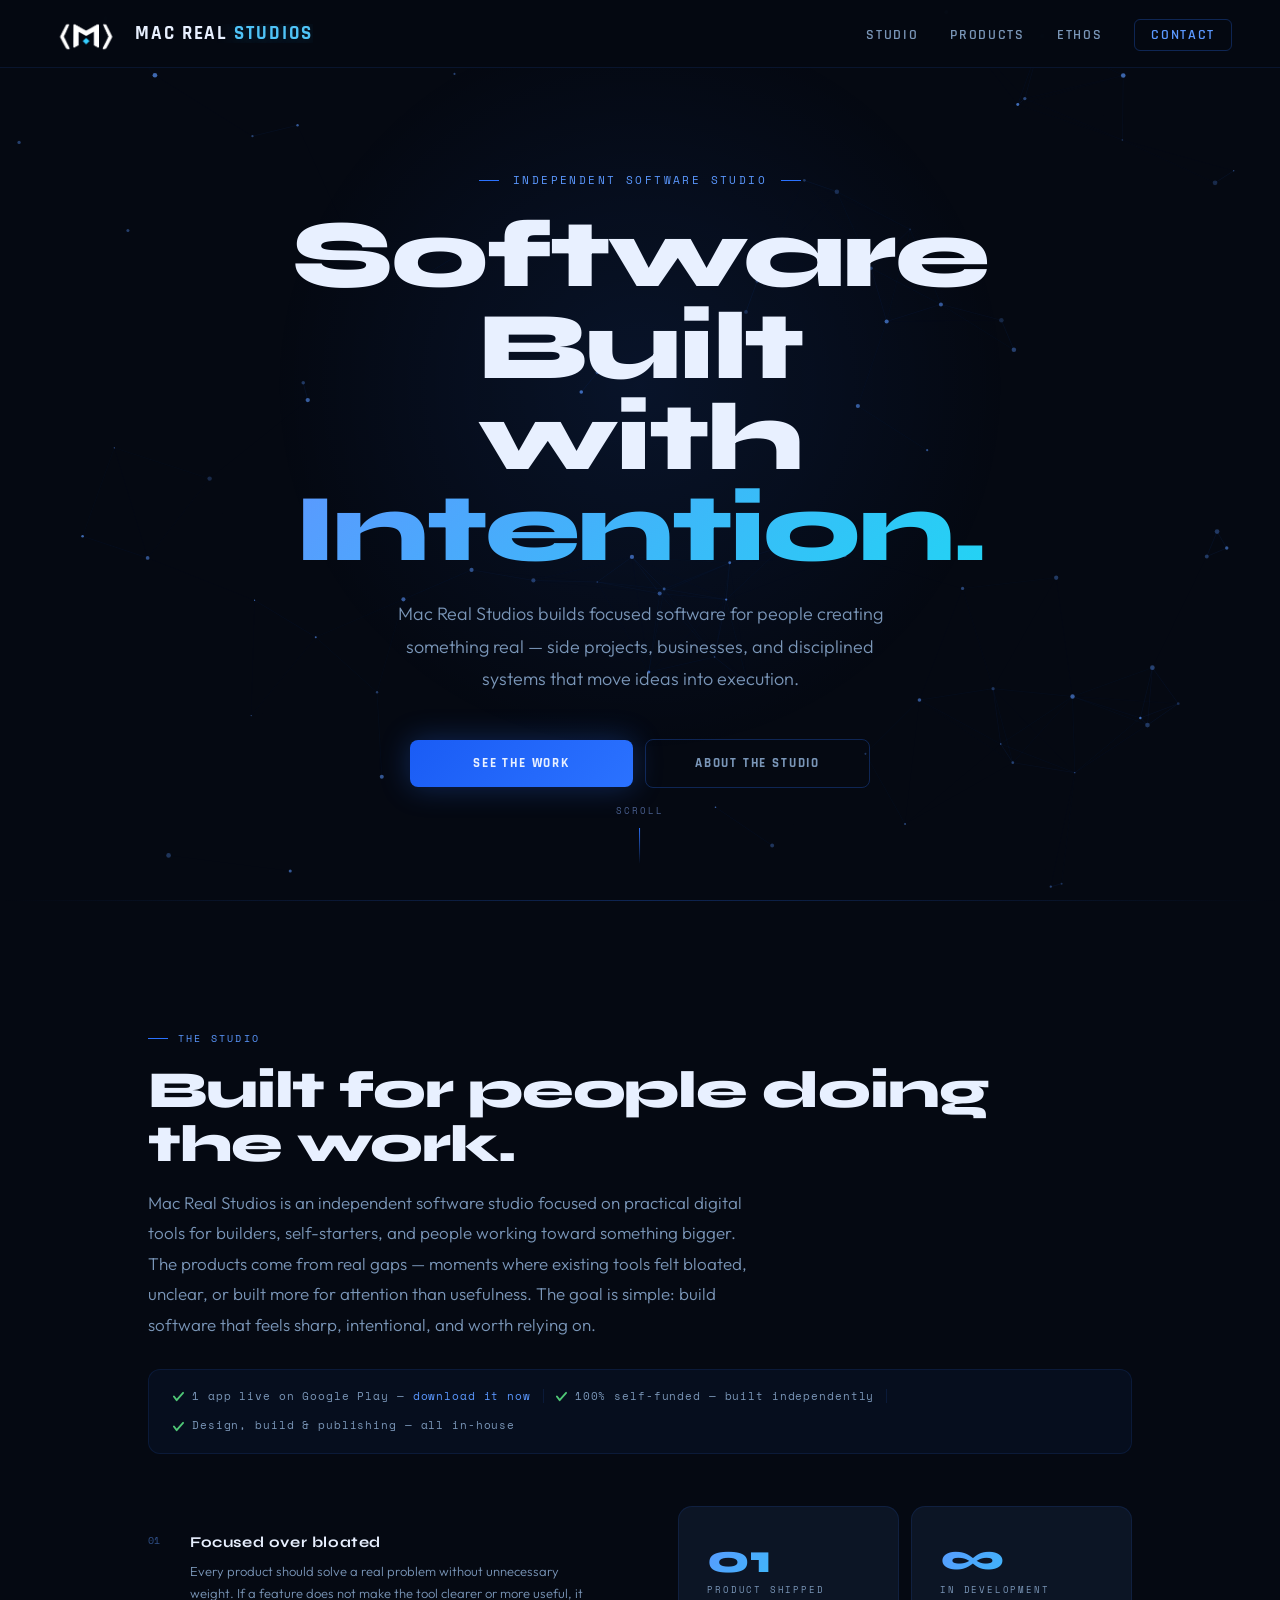
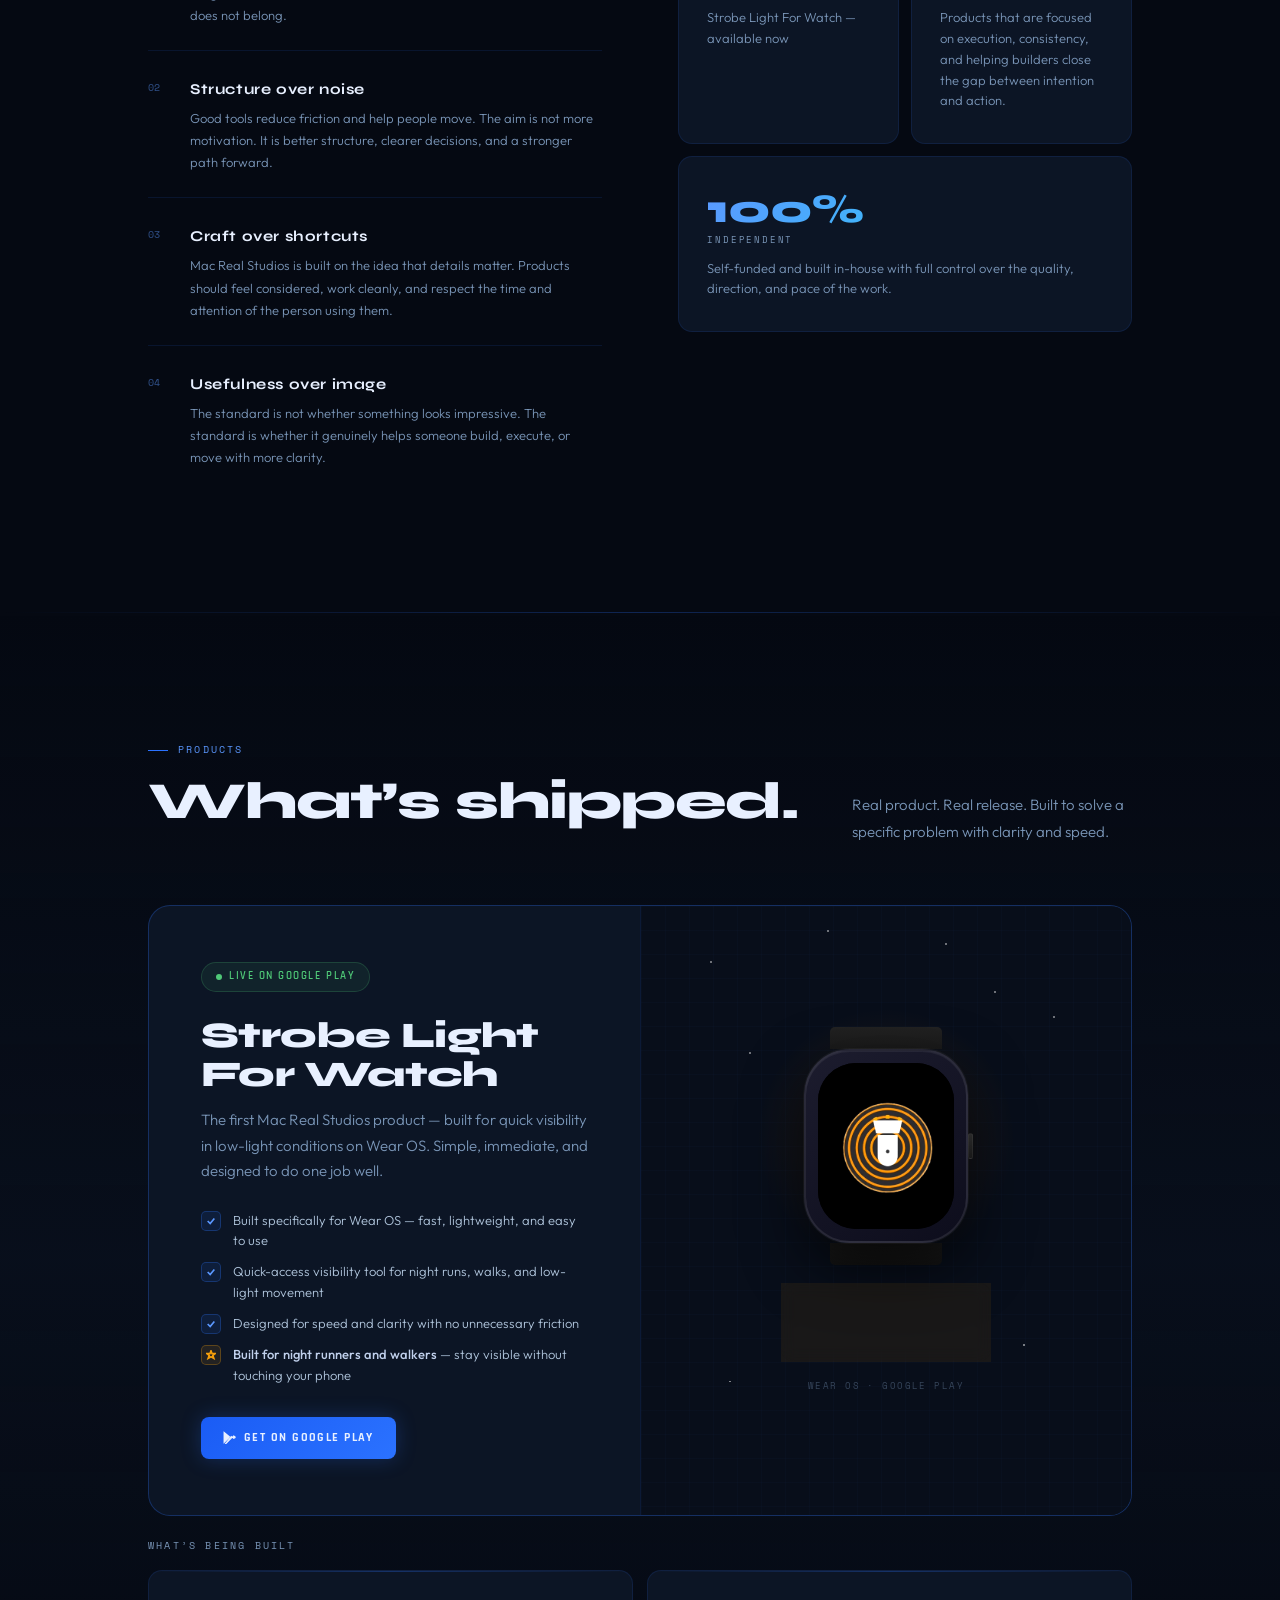
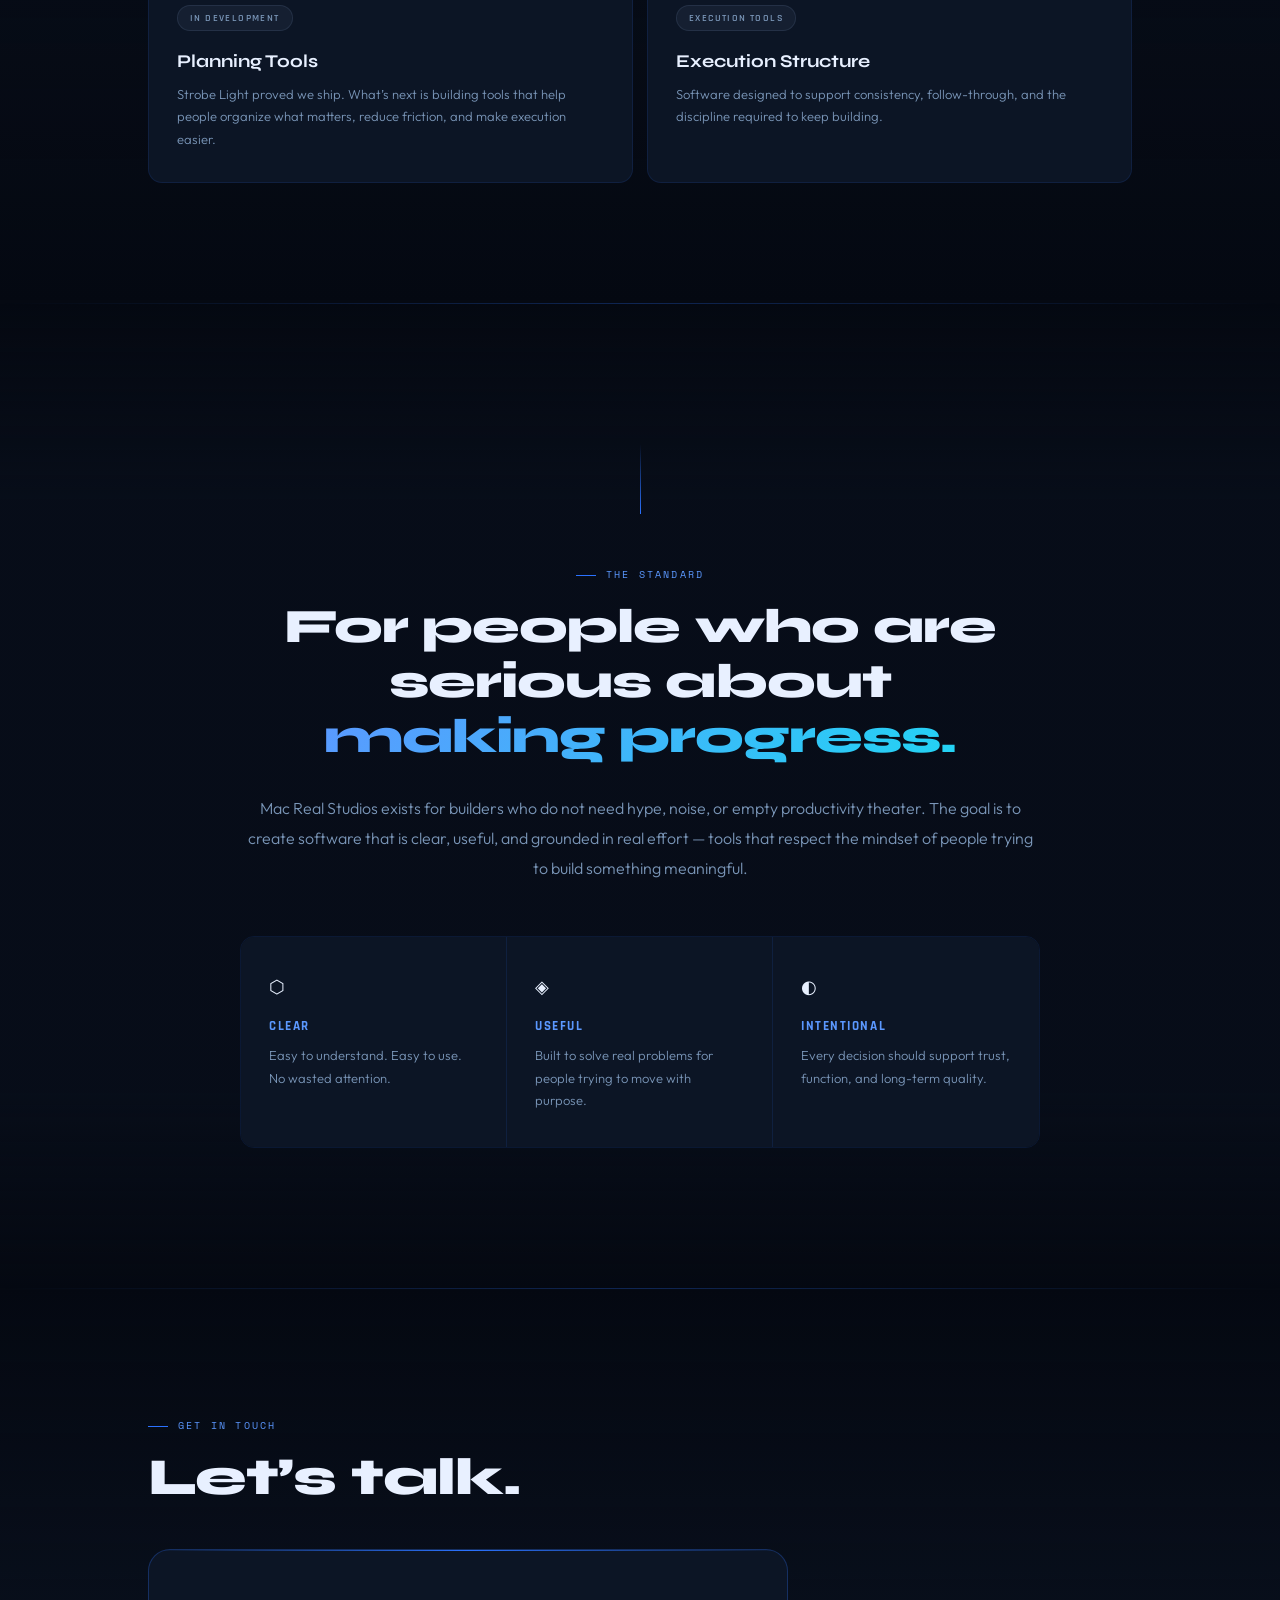
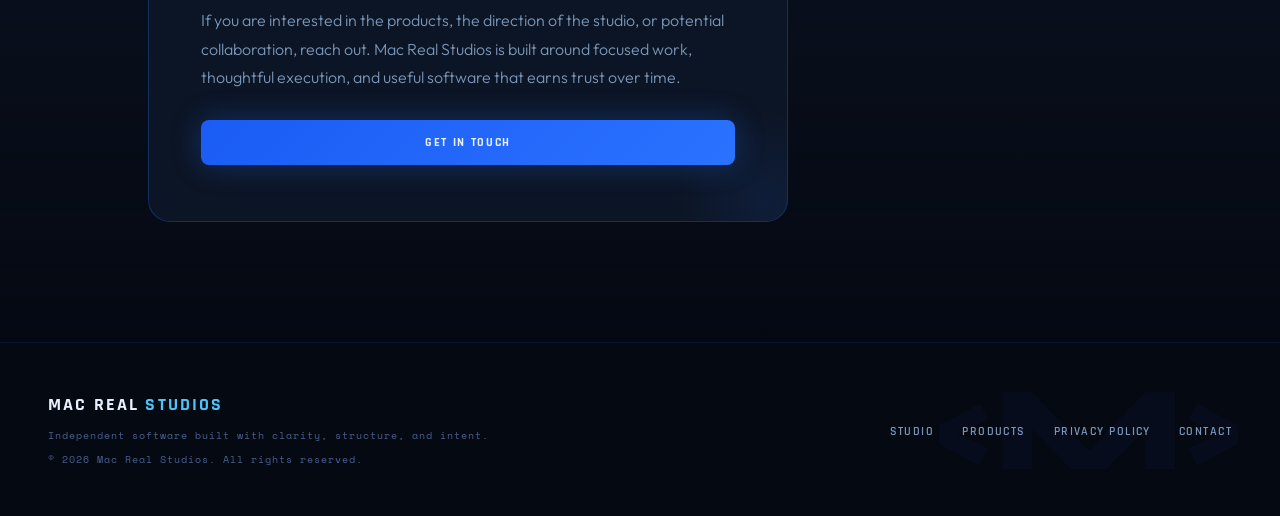
==== commit 5a7564f4: "Restore watch product logo asset" ====
--- a/index.html
+++ b/index.html
@@ -189,7 +189,7 @@
               <div class="watch-screen">
                 <div class="strobe-scene">
                   <div class="strobe-burst"></div>
-                  <div class="strobe-icon"><img src="assets/images/smalllogomrs.png" alt="Strobe Light For Watch" width="636" height="330"></div>
+                  <div class="strobe-icon"><img src="assets/images/strobe-watch-logo.jpg" alt="Strobe Light For Watch" width="627" height="603"></div>
                 </div>
               </div>
             </div>
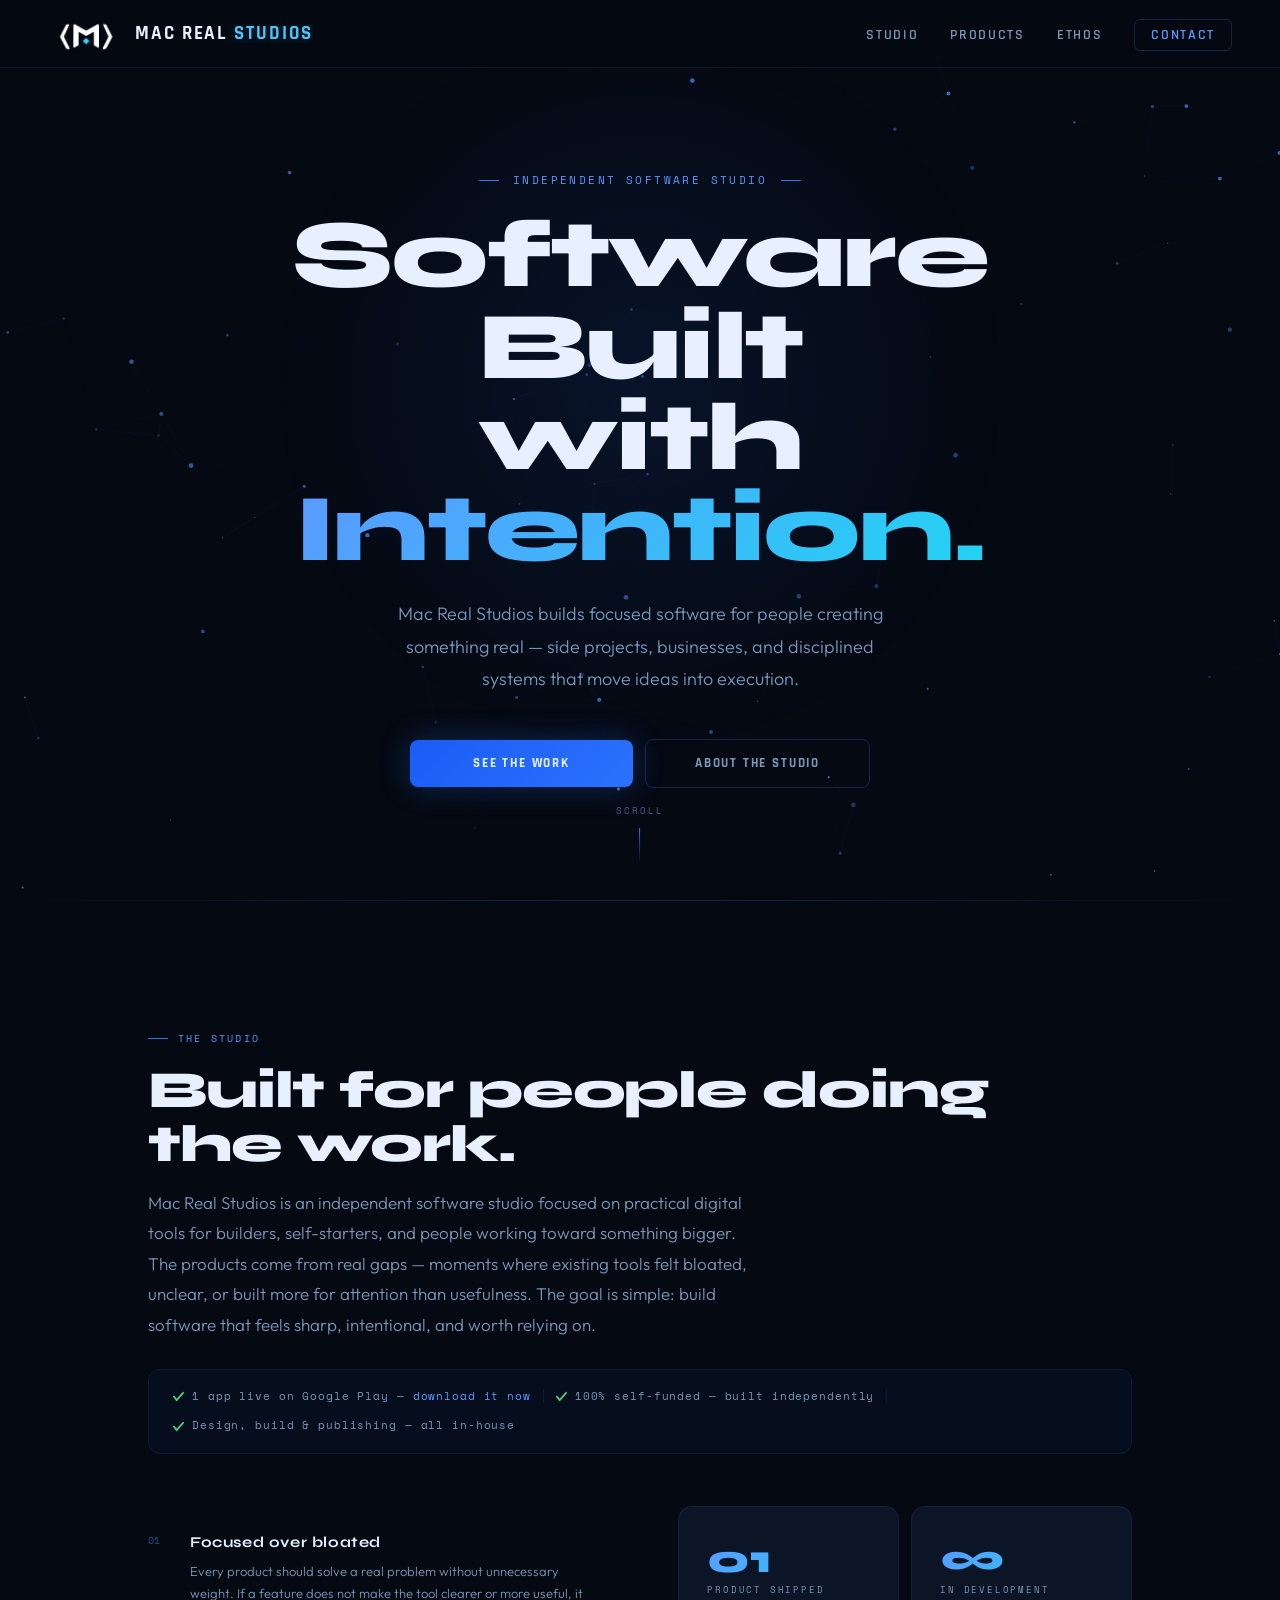
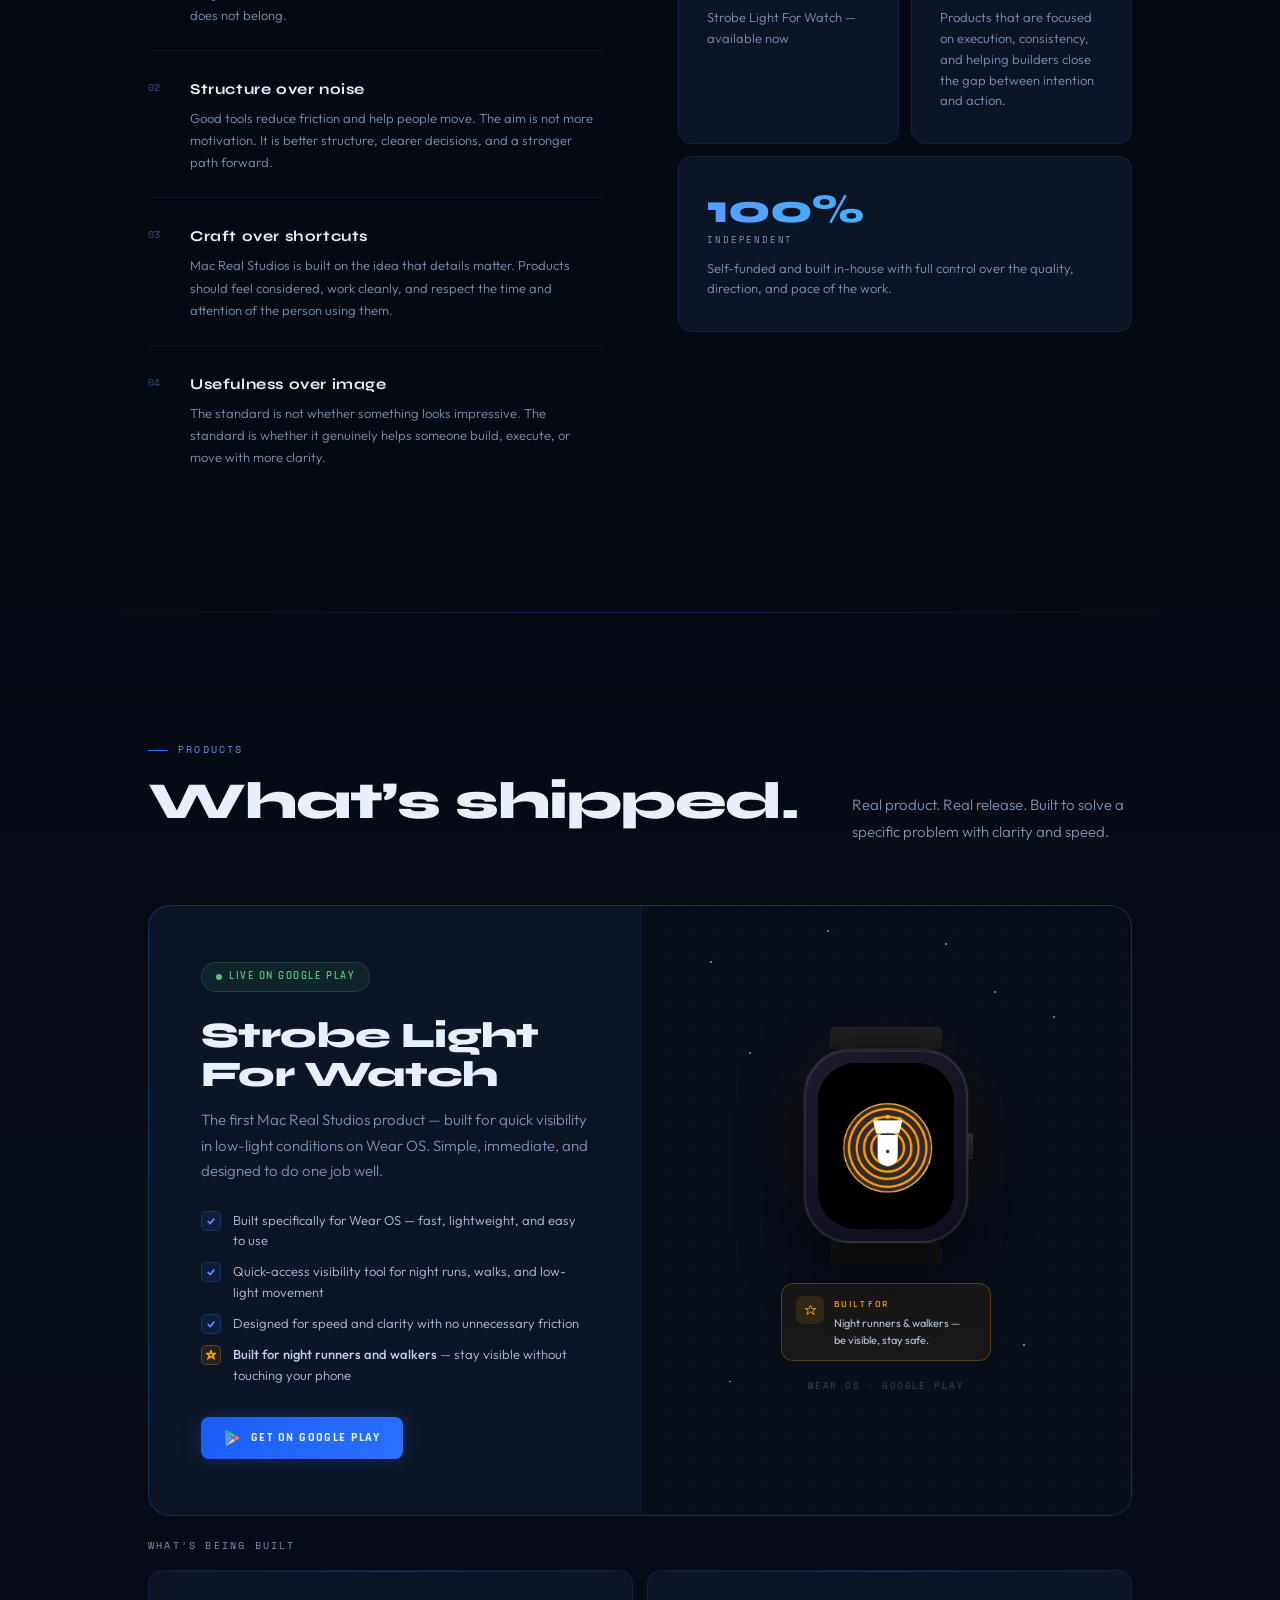
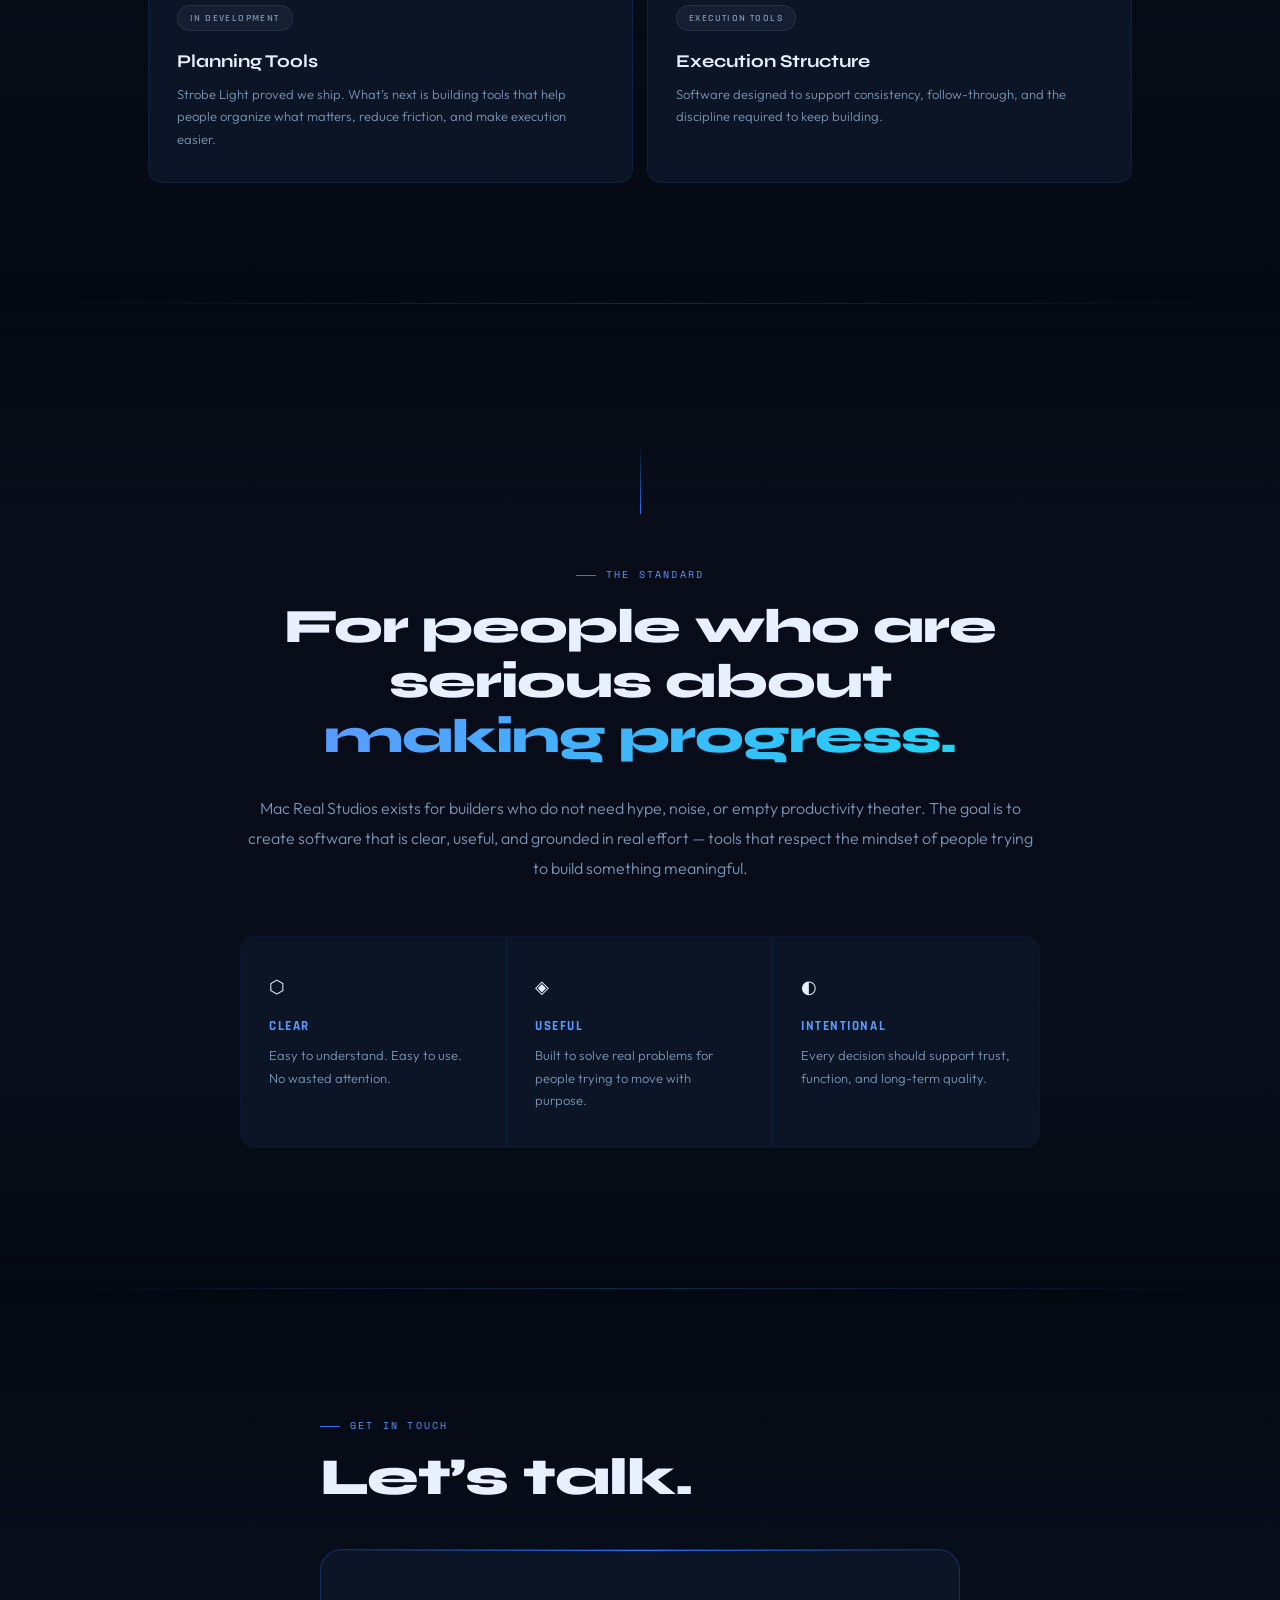
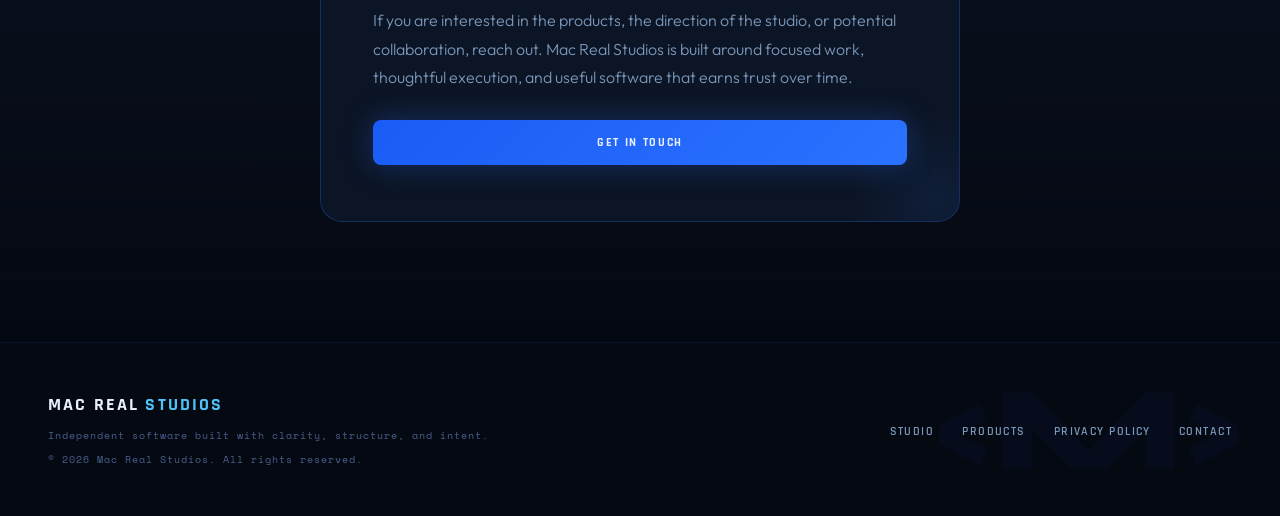
==== commit 8267b459: "Fix contact alignment and Play button icon" ====
--- a/index.html
+++ b/index.html
@@ -167,7 +167,12 @@
           </div>
           <div class="product-actions">
             <a href="https://play.google.com/store/apps/details?id=com.mactaylor.strobelight" target="_blank" rel="noopener noreferrer" class="btn-store">
-              <svg viewBox="0 0 24 24"><path d="M3.18 23.76a2 2 0 0 0 2.88.16l12.2-12.2-3.06-3.06L3.18 23.76zM22.42 9.7L19.5 8.07l-3.43 3.43 3.43 3.43 2.96-1.65a2 2 0 0 0 0-3.58zM1.02.73a2 2 0 0 0-.02.27v22a2 2 0 0 0 .02.27l.13.13 12.33-12.33v-.28L1.15.6 1.02.73zM15.2 14.77l-3.87-3.87.13-.13 3.74 3.87z"/></svg>
+              <svg class="google-play-icon" viewBox="0 0 24 24" aria-hidden="true">
+                <path class="play-blue" d="M3.6 2.2c-.34.32-.54.82-.54 1.45v16.7c0 .63.2 1.13.54 1.45l8.96-9.8L3.6 2.2z"/>
+                <path class="play-green" d="M13.18 11.32 16.1 8.1 5.1 1.88c-.54-.3-1.03-.31-1.4-.06l9.48 9.5z"/>
+                <path class="play-yellow" d="M13.18 12.68 3.7 22.18c.37.25.86.24 1.4-.06l11-6.22-2.92-3.22z"/>
+                <path class="play-red" d="M21.08 10.65 17.12 8.4 13.9 12l3.22 3.6 3.96-2.25c1.16-.66 1.16-2.04 0-2.7z"/>
+              </svg>
               Get on Google Play
             </a>
           </div>
--- a/assets/css/home.css
+++ b/assets/css/home.css
@@ -154,8 +154,12 @@
 .feat-icon.amber{background:rgba(245,158,11,0.1);border-color:rgba(245,158,11,0.28);}
 .feat-icon.amber svg{stroke:#F59E0B;}
 .product-actions{display:flex;gap:10px;flex-wrap:wrap;}
-.btn-store{display:inline-flex;align-items:center;gap:8px;font-family:var(--font-nav);font-size:clamp(10px,1.4vw,12px);font-weight:700;letter-spacing:0.12em;text-transform:uppercase;background:linear-gradient(135deg,var(--blue-500),var(--blue-400));color:var(--white);text-decoration:none;padding:11px clamp(14px,2.5vw,22px);border-radius:8px;transition:all 0.3s;box-shadow:0 0 20px rgba(43,114,255,0.25);white-space:nowrap;}
-.btn-store svg{width:13px;height:13px;fill:currentColor;}
+.btn-store{display:inline-flex;align-items:center;gap:10px;font-family:var(--font-nav);font-size:clamp(10px,1.4vw,12px);font-weight:700;letter-spacing:0.12em;text-transform:uppercase;background:linear-gradient(135deg,var(--blue-500),var(--blue-400));color:var(--white);text-decoration:none;padding:11px clamp(14px,2.5vw,22px);border-radius:8px;transition:all 0.3s;box-shadow:0 0 20px rgba(43,114,255,0.25);white-space:nowrap;}
+.btn-store svg{width:18px;height:18px;flex-shrink:0;display:block;}
+.btn-store .play-blue{fill:#5B98FF;}
+.btn-store .play-green{fill:#4FC877;}
+.btn-store .play-yellow{fill:#FFD166;}
+.btn-store .play-red{fill:#FF6B6B;}
 .btn-store:hover{transform:translateY(-2px);box-shadow:0 0 40px rgba(43,114,255,0.5);}
 
 /* PRODUCT VISUAL */
@@ -212,7 +216,7 @@
 
 /* CONTACT */
 .contact{padding:clamp(64px,10vw,120px) 0;background:linear-gradient(to bottom,transparent,rgba(12,21,37,0.5),transparent);}
-.contact-inner{max-width:640px;}
+.contact-inner{max-width:640px;margin:0 auto;}
 .contact-cta-box{background:var(--navy-800);border:1px solid var(--border-mid);border-radius:22px;padding:clamp(28px,5vw,56px) clamp(24px,5vw,52px);margin-top:44px;position:relative;overflow:hidden;}
 .contact-cta-box::before{content:'';position:absolute;top:0;left:0;right:0;height:1px;background:linear-gradient(to right,transparent,var(--blue-400),transparent);}
 .contact-cta-box::after{content:'';position:absolute;bottom:-80px;right:-80px;width:200px;height:200px;background:radial-gradient(ellipse,rgba(43,114,255,0.09),transparent 65%);pointer-events:none;}
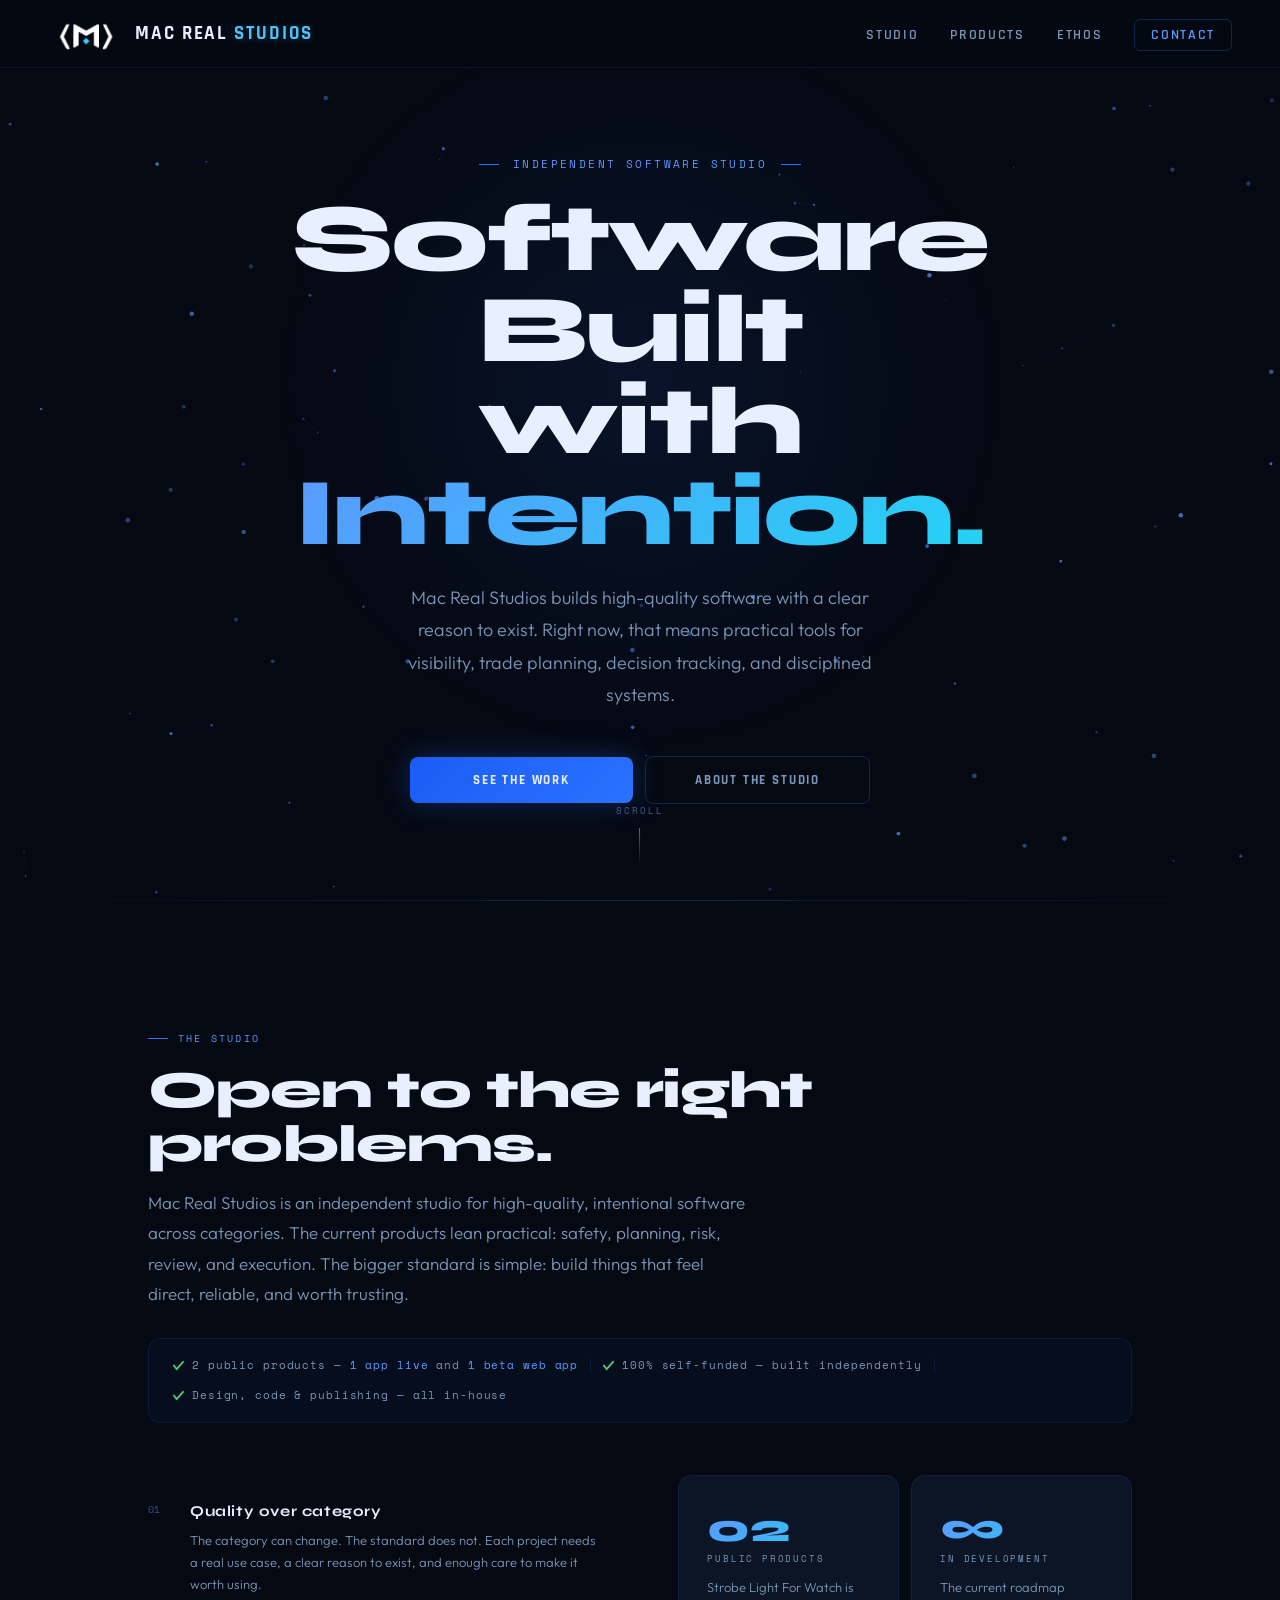
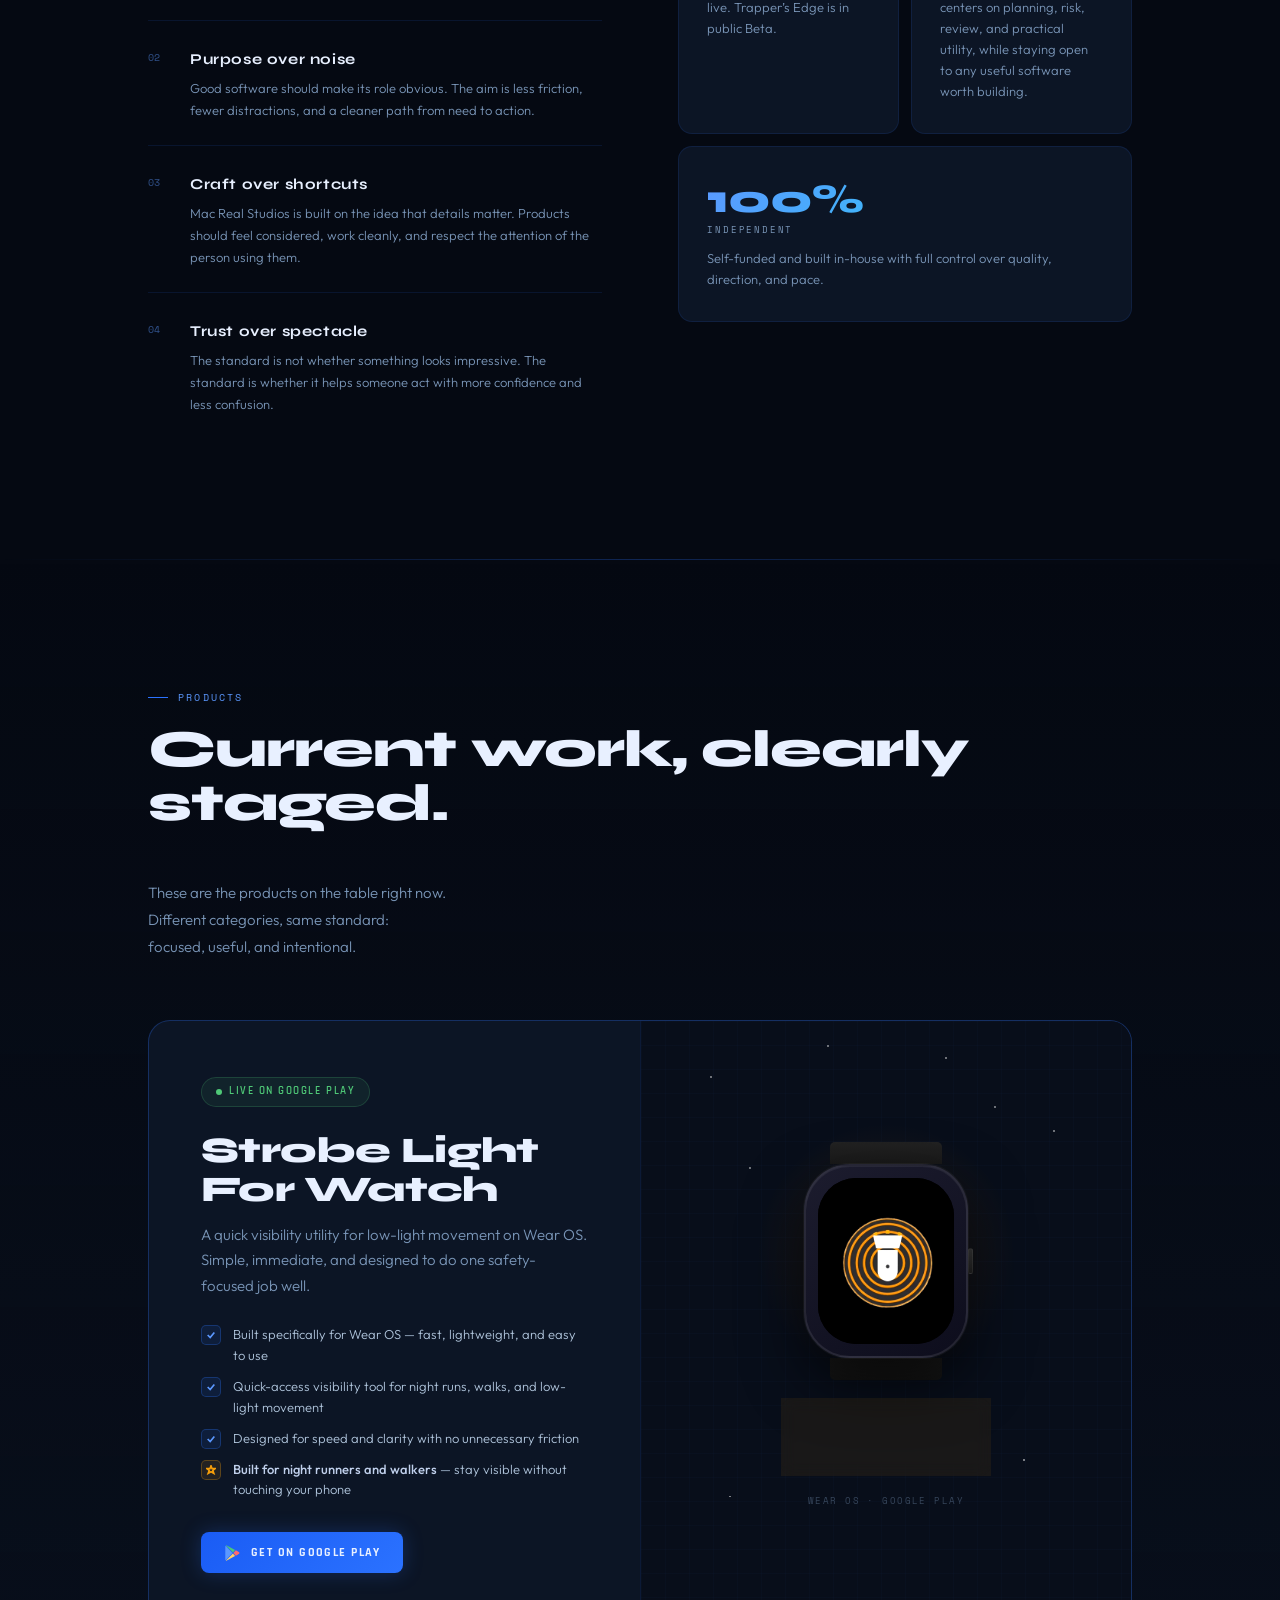
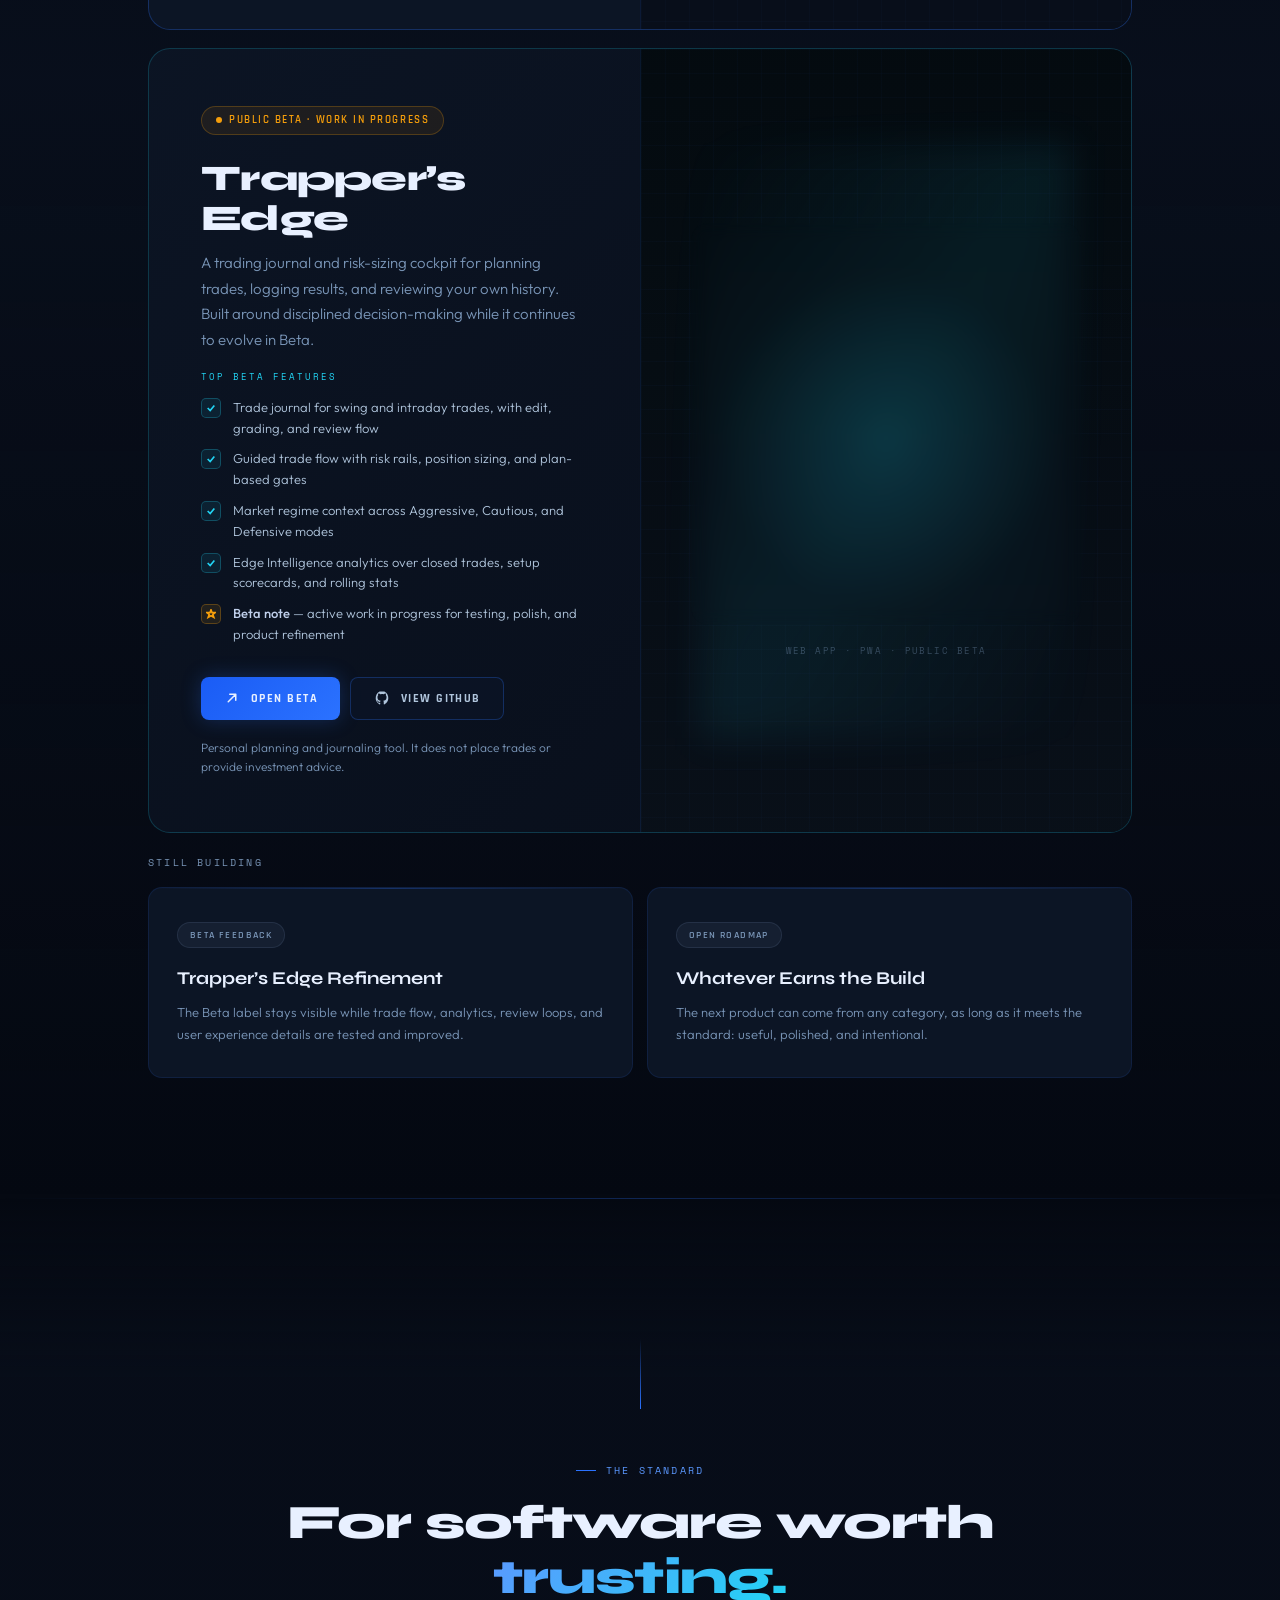
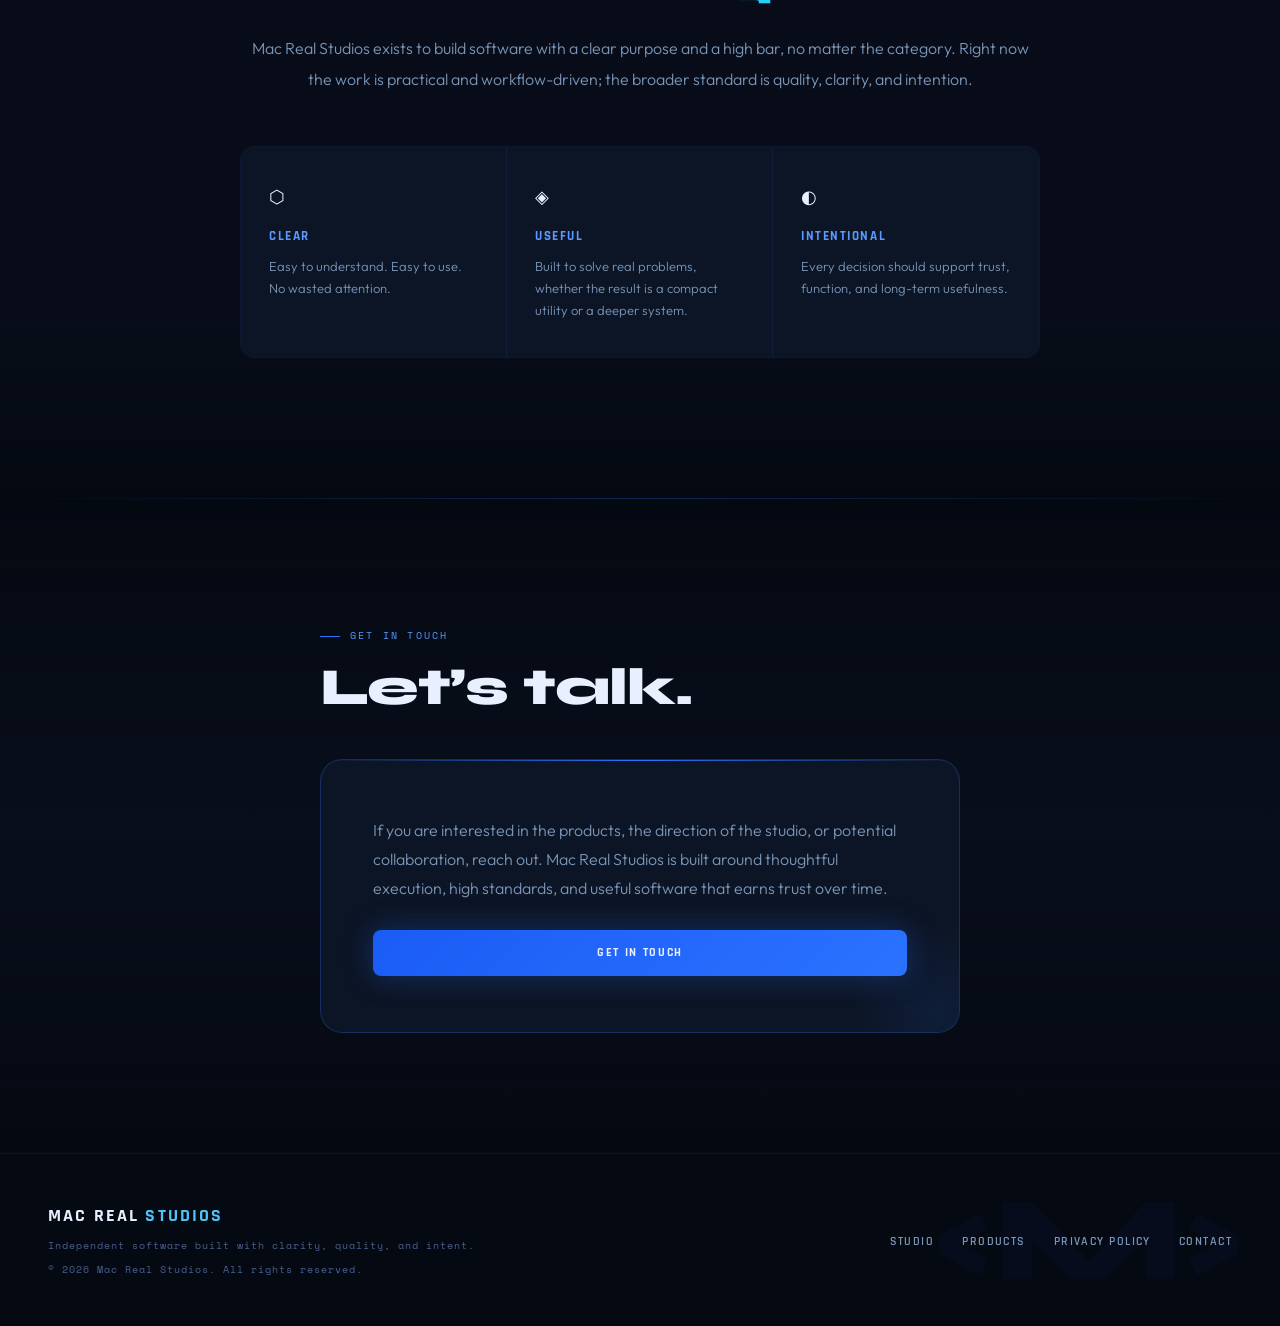
==== commit 2a5186ce: "Update product descriptions and improve content clarity across the site" ====
--- a/index.html
+++ b/index.html
@@ -4,9 +4,9 @@
 <meta charset="UTF-8">
 <meta name="viewport" content="width=device-width, initial-scale=1.0, viewport-fit=cover">
 <meta name="color-scheme" content="dark">
-<meta name="description" content="Mac Real Studios — software that turns ambition into action. Focused tools built with clarity, structure, and craft for people in the building phase.">
+<meta name="description" content="Mac Real Studios builds high-quality, intentional software across ideas worth making real. Current work includes practical tools for visibility, planning, risk, and review.">
 <meta property="og:title" content="Mac Real Studios">
-<meta property="og:description" content="Software that turns ambition into action. Built for people who know what they want — and need the structure to get there.">
+<meta property="og:description" content="High-quality, intentional software from an independent studio. Current projects include focused utilities and disciplined planning tools.">
 <meta property="og:url" content="https://thelegendmac.github.io/Mac-Real-Studios/">
 <meta property="og:type" content="website">
 <title>Mac Real Studios</title>
@@ -42,7 +42,7 @@
   <a href="#products" class="drawer-link">Products</a>
   <a href="#ethos" class="drawer-link">Ethos</a>
   <a href="#contact" class="drawer-link cta">Contact</a>
-  <span class="drawer-sub">Mac Real Studios &mdash; Built for people who do the work.</span>
+  <span class="drawer-sub">Mac Real Studios &mdash; high-quality software, built with intent.</span>
 </div>
 
 <!-- HERO -->
@@ -50,7 +50,7 @@
   <div class="hero-radial"></div>
   <div class="hero-eyebrow">Independent Software Studio</div>
   <h1 class="hero-headline">Software Built<br>with <span class="accent">Intention.</span></h1>
-  <p class="hero-sub">Mac Real Studios builds focused software for people creating something real — side projects, businesses, and disciplined systems that move ideas into execution.</p>
+  <p class="hero-sub">Mac Real Studios builds high-quality software with a clear reason to exist. Right now, that means practical tools for visibility, trade planning, decision tracking, and disciplined systems.</p>
   <div class="hero-actions">
     <a href="#products" class="btn-primary">See the Work</a>
     <a href="#about" class="btn-ghost">About the Studio</a>
@@ -64,13 +64,13 @@
 <section class="about" id="about">
   <div class="container">
     <div class="sec-label reveal">The Studio</div>
-    <h2 class="sec-title reveal">Built for people doing the work.</h2>
-    <p class="sec-body reveal">Mac Real Studios is an independent software studio focused on practical digital tools for builders, self-starters, and people working toward something bigger. The products come from real gaps — moments where existing tools felt bloated, unclear, or built more for attention than usefulness. The goal is simple: build software that feels sharp, intentional, and worth relying on.</p>
+    <h2 class="sec-title reveal">Open to the right problems.</h2>
+    <p class="sec-body reveal">Mac Real Studios is an independent studio for high-quality, intentional software across categories. The current products lean practical: safety, planning, risk, review, and execution. The bigger standard is simple: build things that feel direct, reliable, and worth trusting.</p>
 
     <div class="proof-strip reveal">
       <div class="proof-item">
         <svg viewBox="0 0 12 12" width="11" height="11"><polyline points="1,6 4,10 11,2" fill="none" stroke="currentColor" stroke-width="2" stroke-linecap="round" stroke-linejoin="round"/></svg>
-        <span>1 app live on Google Play &mdash; <a href="https://play.google.com/store/apps/details?id=com.mactaylor.strobelight" target="_blank" rel="noopener noreferrer">download it now</a></span>
+        <span>2 public products &mdash; <a href="https://play.google.com/store/apps/details?id=com.mactaylor.strobelight" target="_blank" rel="noopener noreferrer">1 app live</a> and <a href="https://thelegendmac.github.io/Trappers-Edge/#home" target="_blank" rel="noopener noreferrer">1 beta web app</a></span>
       </div>
       <div class="proof-divider"></div>
       <div class="proof-item">
@@ -80,7 +80,7 @@
       <div class="proof-divider"></div>
       <div class="proof-item">
         <svg viewBox="0 0 12 12" width="11" height="11"><polyline points="1,6 4,10 11,2" fill="none" stroke="currentColor" stroke-width="2" stroke-linecap="round" stroke-linejoin="round"/></svg>
-        <span>Design, build &amp; publishing &mdash; all in-house</span>
+        <span>Design, code &amp; publishing &mdash; all in-house</span>
       </div>
     </div>
 
@@ -89,47 +89,47 @@
         <div class="pillar">
           <span class="pillar-num">01</span>
           <div class="pillar-content">
-            <h4>Focused over bloated</h4>
-            <p>Every product should solve a real problem without unnecessary weight. If a feature does not make the tool clearer or more useful, it does not belong.</p>
+            <h4>Quality over category</h4>
+            <p>The category can change. The standard does not. Each project needs a real use case, a clear reason to exist, and enough care to make it worth using.</p>
           </div>
         </div>
         <div class="pillar">
           <span class="pillar-num">02</span>
           <div class="pillar-content">
-            <h4>Structure over noise</h4>
-            <p>Good tools reduce friction and help people move. The aim is not more motivation. It is better structure, clearer decisions, and a stronger path forward.</p>
+            <h4>Purpose over noise</h4>
+            <p>Good software should make its role obvious. The aim is less friction, fewer distractions, and a cleaner path from need to action.</p>
           </div>
         </div>
         <div class="pillar">
           <span class="pillar-num">03</span>
           <div class="pillar-content">
             <h4>Craft over shortcuts</h4>
-            <p>Mac Real Studios is built on the idea that details matter. Products should feel considered, work cleanly, and respect the time and attention of the person using them.</p>
+            <p>Mac Real Studios is built on the idea that details matter. Products should feel considered, work cleanly, and respect the attention of the person using them.</p>
           </div>
         </div>
         <div class="pillar">
           <span class="pillar-num">04</span>
           <div class="pillar-content">
-            <h4>Usefulness over image</h4>
-            <p>The standard is not whether something looks impressive. The standard is whether it genuinely helps someone build, execute, or move with more clarity.</p>
+            <h4>Trust over spectacle</h4>
+            <p>The standard is not whether something looks impressive. The standard is whether it helps someone act with more confidence and less confusion.</p>
           </div>
         </div>
       </div>
       <div class="about-stats stagger-children reveal">
         <div class="stat-card">
-          <div class="stat-num">01</div>
-          <div class="stat-label">Product Shipped</div>
-          <p class="stat-desc">Strobe Light For Watch — available now</p>
+          <div class="stat-num">02</div>
+          <div class="stat-label">Public Products</div>
+          <p class="stat-desc">Strobe Light For Watch is live. Trapper&rsquo;s Edge is in public Beta.</p>
         </div>
         <div class="stat-card">
           <div class="stat-num">&#8734;</div>
           <div class="stat-label">In Development</div>
-          <p class="stat-desc">Products that are focused on execution, consistency, and helping builders close the gap between intention and action.</p>
+          <p class="stat-desc">The current roadmap centers on planning, risk, review, and practical utility, while staying open to any useful software worth building.</p>
         </div>
         <div class="stat-card wide">
           <div class="stat-num">100%</div>
           <div class="stat-label">Independent</div>
-          <p class="stat-desc">Self-funded and built in-house with full control over the quality, direction, and pace of the work.</p>
+          <p class="stat-desc">Self-funded and built in-house with full control over quality, direction, and pace.</p>
         </div>
       </div>
     </div>
@@ -144,9 +144,9 @@
     <div class="products-header reveal">
       <div>
         <div class="sec-label">Products</div>
-        <h2 class="sec-title">What&rsquo;s shipped.</h2>
-      </div>
-      <p style="font-size:15px;font-weight:300;color:var(--muted);max-width:280px;line-height:1.8;">Real product. Real release. Built to solve a specific problem with clarity and speed.</p>
+        <h2 class="sec-title">Current work, clearly staged.</h2>
+      </div>
+      <p style="font-size:15px;font-weight:300;color:var(--muted);max-width:300px;line-height:1.8;">These are the products on the table right now. Different categories, same standard: focused, useful, and intentional.</p>
     </div>
     <div class="product-card-main reveal">
       <div class="product-card-inner">
@@ -154,7 +154,7 @@
           <div>
             <div class="product-badge"><div class="product-badge-dot"></div>Live on Google Play</div>
             <h3 class="product-name">Strobe Light<br>For Watch</h3>
-            <p class="product-tagline">The first Mac Real Studios product &mdash; built for quick visibility in low-light conditions on Wear OS. Simple, immediate, and designed to do one job well.</p>
+            <p class="product-tagline">A quick visibility utility for low-light movement on Wear OS. Simple, immediate, and designed to do one safety-focused job well.</p>
             <ul class="product-features">
               <li><div class="feat-icon"><svg viewBox="0 0 12 12"><polyline points="2,6 5,9 10,3"/></svg></div>Built specifically for Wear OS &mdash; fast, lightweight, and easy to use</li>
               <li><div class="feat-icon"><svg viewBox="0 0 12 12"><polyline points="2,6 5,9 10,3"/></svg></div>Quick-access visibility tool for night runs, walks, and low-light movement</li>
@@ -211,18 +211,91 @@
       </div>
     </div>
 
+    <div class="product-card-main product-card-beta reveal">
+      <div class="product-card-inner">
+        <div class="product-info">
+          <div>
+            <div class="product-badge beta"><div class="product-badge-dot"></div>Public Beta &middot; Work in Progress</div>
+            <h3 class="product-name">Trapper&rsquo;s<br>Edge</h3>
+            <p class="product-tagline">A trading journal and risk-sizing cockpit for planning trades, logging results, and reviewing your own history. Built around disciplined decision-making while it continues to evolve in Beta.</p>
+            <div class="feature-kicker">Top Beta Features</div>
+            <ul class="product-features">
+              <li><div class="feat-icon teal"><svg viewBox="0 0 12 12"><polyline points="2,6 5,9 10,3"/></svg></div>Trade journal for swing and intraday trades, with edit, grading, and review flow</li>
+              <li><div class="feat-icon teal"><svg viewBox="0 0 12 12"><polyline points="2,6 5,9 10,3"/></svg></div>Guided trade flow with risk rails, position sizing, and plan-based gates</li>
+              <li><div class="feat-icon teal"><svg viewBox="0 0 12 12"><polyline points="2,6 5,9 10,3"/></svg></div>Market regime context across Aggressive, Cautious, and Defensive modes</li>
+              <li><div class="feat-icon teal"><svg viewBox="0 0 12 12"><polyline points="2,6 5,9 10,3"/></svg></div>Edge Intelligence analytics over closed trades, setup scorecards, and rolling stats</li>
+              <li><div class="feat-icon amber"><svg viewBox="0 0 12 12" stroke="#F59E0B" fill="none" stroke-width="1.3"><path d="M6 1L7.2 4.3H11L8.2 6.5L9.4 10L6 8L2.6 10L3.8 6.5L1 4.3H4.8Z"/></svg></div><span><strong style="color:var(--white-soft);font-weight:500;">Beta note</strong> &mdash; active work in progress for testing, polish, and product refinement</span></li>
+            </ul>
+          </div>
+          <div class="product-actions">
+            <a href="https://thelegendmac.github.io/Trappers-Edge/#home" target="_blank" rel="noopener noreferrer" class="btn-store">
+              <svg viewBox="0 0 24 24" aria-hidden="true">
+                <path d="M7 17L17 7M9 7h8v8" fill="none" stroke="currentColor" stroke-width="2" stroke-linecap="round" stroke-linejoin="round"/>
+              </svg>
+              Open Beta
+            </a>
+            <a href="https://github.com/TheLegendMac/Trappers-Edge" target="_blank" rel="noopener noreferrer" class="btn-store btn-secondary">
+              <svg viewBox="0 0 24 24" aria-hidden="true">
+                <path d="M12 2.5a9.5 9.5 0 0 0-3 18c.48.09.65-.2.65-.46v-1.68c-2.65.58-3.2-1.12-3.2-1.12-.43-1.1-1.06-1.4-1.06-1.4-.86-.6.07-.58.07-.58.96.07 1.46.99 1.46.99.85 1.45 2.22 1.03 2.77.79.08-.62.33-1.03.6-1.27-2.12-.24-4.35-1.06-4.35-4.72 0-1.04.37-1.9.98-2.57-.1-.24-.43-1.22.09-2.54 0 0 .8-.26 2.62.98A9 9 0 0 1 12 6.6c.81 0 1.62.11 2.38.33 1.81-1.24 2.61-.98 2.61-.98.52 1.32.19 2.3.09 2.54.61.67.98 1.53.98 2.57 0 3.67-2.24 4.47-4.37 4.71.34.3.64.88.64 1.77v2.5c0 .26.17.56.66.46a9.5 9.5 0 0 0-3-18Z" fill="currentColor"/>
+              </svg>
+              View GitHub
+            </a>
+          </div>
+          <p class="product-disclaimer">Personal planning and journaling tool. It does not place trades or provide investment advice.</p>
+        </div>
+        <div class="product-visual trappers-visual">
+          <div class="pv-glow beta-glow"></div>
+          <div class="trade-cockpit" aria-hidden="true">
+            <div class="cockpit-bar">
+              <div>
+                <span class="cockpit-logo">TRAPPER&rsquo;S EDGE</span>
+                <span class="cockpit-sub">Risk cockpit</span>
+              </div>
+              <span class="cockpit-status">BETA</span>
+            </div>
+            <div class="metric-grid">
+              <div class="metric-tile"><span>Net P/L</span><strong>+$0</strong></div>
+              <div class="metric-tile"><span>Open Risk</span><strong>$0</strong></div>
+              <div class="metric-tile"><span>Win Rate</span><strong>--</strong></div>
+              <div class="metric-tile"><span>Avg R</span><strong>--</strong></div>
+            </div>
+            <div class="edge-panel">
+              <div class="edge-label">Edge Intelligence</div>
+              <div class="edge-title">Cleared to trade.</div>
+              <div class="edge-bars">
+                <span style="width:72%;"></span>
+                <span style="width:52%;"></span>
+                <span style="width:88%;"></span>
+              </div>
+            </div>
+            <div class="rule-strip">
+              <span>Aggressive</span>
+              <span>Cautious</span>
+              <span>Defensive</span>
+            </div>
+            <div class="ticket-panel">
+              <div class="ticket-row"><span>Build trade</span><strong>Risk sized</strong></div>
+              <div class="ticket-line"></div>
+              <div class="ticket-line short"></div>
+            </div>
+          </div>
+          <span class="product-platform">Web App &middot; PWA &middot; Public Beta</span>
+        </div>
+      </div>
+    </div>
+
     <div style="margin-top:14px;">
-      <div style="font-family:var(--font-mono);font-size:10px;letter-spacing:0.22em;text-transform:uppercase;color:var(--muted);margin-bottom:14px;padding-top:8px;">What&rsquo;s being built</div>
+      <div style="font-family:var(--font-mono);font-size:10px;letter-spacing:0.22em;text-transform:uppercase;color:var(--muted);margin-bottom:14px;padding-top:8px;">Still building</div>
       <div class="product-upcoming-grid reveal">
         <div class="product-card-small">
-          <span class="upcoming-label">In Development</span>
-          <h4>Planning Tools</h4>
-          <p>Strobe Light proved we ship. What&rsquo;s next is building tools that help people organize what matters, reduce friction, and make execution easier.</p>
+          <span class="upcoming-label">Beta Feedback</span>
+          <h4>Trapper&rsquo;s Edge Refinement</h4>
+          <p>The Beta label stays visible while trade flow, analytics, review loops, and user experience details are tested and improved.</p>
         </div>
         <div class="product-card-small">
-          <span class="upcoming-label">Execution Tools</span>
-          <h4>Execution Structure</h4>
-          <p>Software designed to support consistency, follow-through, and the discipline required to keep building.</p>
+          <span class="upcoming-label">Open Roadmap</span>
+          <h4>Whatever Earns the Build</h4>
+          <p>The next product can come from any category, as long as it meets the standard: useful, polished, and intentional.</p>
         </div>
       </div>
     </div>
@@ -238,13 +311,13 @@
       <div class="manifesto-rule reveal"></div>
       <div class="reveal">
         <div class="sec-label" style="justify-content:center;">The Standard</div>
-        <h2 class="manifesto-quote">For people who are serious about<br><span class="em">making progress.</span></h2>
-        <p class="manifesto-body">Mac Real Studios exists for builders who do not need hype, noise, or empty productivity theater. The goal is to create software that is clear, useful, and grounded in real effort — tools that respect the mindset of people trying to build something meaningful.</p>
+        <h2 class="manifesto-quote">For software worth<br><span class="em">trusting.</span></h2>
+        <p class="manifesto-body">Mac Real Studios exists to build software with a clear purpose and a high bar, no matter the category. Right now the work is practical and workflow-driven; the broader standard is quality, clarity, and intention.</p>
       </div>
       <div class="manifesto-pillars stagger-children reveal">
         <div class="m-pillar"><div class="m-pillar-icon">&#x2B21;</div><h4>Clear</h4><p>Easy to understand. Easy to use. No wasted attention.</p></div>
-        <div class="m-pillar"><div class="m-pillar-icon">&#x25C8;</div><h4>Useful</h4><p>Built to solve real problems for people trying to move with purpose.</p></div>
-        <div class="m-pillar"><div class="m-pillar-icon">&#x25D0;</div><h4>Intentional</h4><p>Every decision should support trust, function, and long-term quality.</p></div>
+        <div class="m-pillar"><div class="m-pillar-icon">&#x25C8;</div><h4>Useful</h4><p>Built to solve real problems, whether the result is a compact utility or a deeper system.</p></div>
+        <div class="m-pillar"><div class="m-pillar-icon">&#x25D0;</div><h4>Intentional</h4><p>Every decision should support trust, function, and long-term usefulness.</p></div>
       </div>
     </div>
   </div>
@@ -259,7 +332,7 @@
       <div class="sec-label">Get In Touch</div>
       <h2 class="sec-title">Let&rsquo;s talk.</h2>
       <div class="contact-cta-box">
-        <p>If you are interested in the products, the direction of the studio, or potential collaboration, reach out. Mac Real Studios is built around focused work, thoughtful execution, and useful software that earns trust over time.</p>
+        <p>If you are interested in the products, the direction of the studio, or potential collaboration, reach out. Mac Real Studios is built around thoughtful execution, high standards, and useful software that earns trust over time.</p>
         <div class="cta-row">
           <a href="mailto:macrealstudios@gmail.com" class="btn-primary" style="font-size:12px;">Get in Touch</a>
         </div>
@@ -272,7 +345,7 @@
 <footer>
   <div class="footer-left">
     <div class="footer-logo">MAC REAL <span>STUDIOS</span></div>
-    <div class="footer-copy">Independent software built with clarity, structure, and intent.</div>
+    <div class="footer-copy">Independent software built with clarity, quality, and intent.</div>
     <div class="footer-copy">&copy; 2026 Mac Real Studios. All rights reserved.</div>
   </div>
   <ul class="footer-links">
--- a/assets/css/home.css
+++ b/assets/css/home.css
@@ -140,17 +140,25 @@
 .products{padding:clamp(64px,10vw,120px) 0;background:linear-gradient(to bottom,transparent,rgba(12,21,37,0.5),transparent);}
 .products-header{display:flex;align-items:flex-end;justify-content:space-between;margin-bottom:clamp(36px,6vw,60px);gap:32px;flex-wrap:wrap;}
 .product-card-main{background:var(--navy-800);border:1px solid var(--border-mid);border-radius:22px;overflow:hidden;transition:box-shadow 0.4s,border-color 0.4s,transform 0.4s;}
+.product-card-main + .product-card-main{margin-top:18px;}
 .product-card-main:hover{border-color:var(--blue-400);box-shadow:var(--glow-strong);transform:translateY(-4px);}
+.product-card-beta{border-color:rgba(34,212,244,0.2);background:linear-gradient(135deg,rgba(12,21,37,0.96),rgba(8,14,26,0.98));}
+.product-card-beta:hover{border-color:rgba(34,212,244,0.55);box-shadow:0 0 80px rgba(34,212,244,0.18);}
 .product-card-inner{display:grid;grid-template-columns:1fr 1fr;min-height:500px;}
 .product-info{padding:clamp(28px,5vw,56px) clamp(24px,4.5vw,52px);display:flex;flex-direction:column;justify-content:space-between;}
 .product-badge{display:inline-flex;align-items:center;gap:7px;font-family:var(--font-nav);font-size:11px;font-weight:600;letter-spacing:0.14em;text-transform:uppercase;color:#4fc877;background:rgba(79,200,119,0.08);border:1px solid rgba(79,200,119,0.2);border-radius:100px;padding:5px 14px;margin-bottom:24px;align-self:flex-start;}
+.product-badge.beta{color:#F59E0B;background:rgba(245,158,11,0.08);border-color:rgba(245,158,11,0.24);}
 .product-badge-dot{width:6px;height:6px;border-radius:50%;background:#4fc877;animation:pulse 2s infinite;}
+.product-badge.beta .product-badge-dot{background:#F59E0B;animation:pulseAmber 2s infinite;}
 .product-name{font-family:var(--font-display);font-size:clamp(22px,3.8vw,36px);font-weight:800;letter-spacing:-0.02em;color:var(--white);line-height:1.1;margin-bottom:12px;}
 .product-tagline{font-size:clamp(13px,2vw,15px);font-weight:300;color:var(--navy-200);line-height:1.7;margin-bottom:26px;}
+.feature-kicker{font-family:var(--font-mono);font-size:9px;letter-spacing:0.22em;text-transform:uppercase;color:var(--cyan-300);margin:-8px 0 12px;}
 .product-features{list-style:none;display:flex;flex-direction:column;gap:10px;margin-bottom:32px;}
 .product-features li{display:flex;align-items:flex-start;gap:12px;font-size:clamp(12px,1.6vw,13px);font-weight:300;color:var(--navy-100);line-height:1.6;}
 .feat-icon{width:20px;height:20px;border-radius:5px;background:rgba(43,114,255,0.1);border:1px solid var(--border-mid);display:flex;align-items:center;justify-content:center;flex-shrink:0;margin-top:1px;}
 .feat-icon svg{width:10px;height:10px;stroke:var(--blue-300);fill:none;stroke-width:2;}
+.feat-icon.teal{background:rgba(34,212,244,0.08);border-color:rgba(34,212,244,0.25);}
+.feat-icon.teal svg{stroke:var(--cyan-300);}
 .feat-icon.amber{background:rgba(245,158,11,0.1);border-color:rgba(245,158,11,0.28);}
 .feat-icon.amber svg{stroke:#F59E0B;}
 .product-actions{display:flex;gap:10px;flex-wrap:wrap;}
@@ -161,6 +169,9 @@
 .btn-store .play-yellow{fill:#FFD166;}
 .btn-store .play-red{fill:#FF6B6B;}
 .btn-store:hover{transform:translateY(-2px);box-shadow:0 0 40px rgba(43,114,255,0.5);}
+.btn-secondary{background:rgba(12,21,37,0.9);border:1px solid var(--border-mid);box-shadow:none;color:var(--navy-100);}
+.btn-secondary:hover{border-color:var(--cyan-300);color:var(--white);box-shadow:0 0 30px rgba(34,212,244,0.2);}
+.product-disclaimer{font-size:clamp(11px,1.5vw,12px);color:var(--muted);line-height:1.6;margin-top:18px;max-width:460px;}
 
 /* PRODUCT VISUAL */
 .product-visual{background:var(--navy-900);border-left:1px solid var(--border-thin);display:flex;flex-direction:column;align-items:center;justify-content:center;padding:clamp(24px,4vw,40px) clamp(16px,3vw,32px);position:relative;overflow:hidden;gap:18px;}
@@ -187,6 +198,32 @@
 .sc-label{font-family:var(--font-nav);font-size:10px;font-weight:600;letter-spacing:0.14em;text-transform:uppercase;color:#F59E0B;margin-bottom:3px;}
 .sc-body{font-size:11px;font-weight:400;color:var(--navy-100);line-height:1.5;}
 .product-platform{font-family:var(--font-mono);font-size:9px;letter-spacing:0.16em;text-transform:uppercase;color:var(--muted);opacity:0.4;position:relative;z-index:2;}
+.trappers-visual{background:linear-gradient(180deg,rgba(4,10,15,0.96),rgba(9,16,24,0.98));}
+.trappers-visual::after{content:'';position:absolute;inset:12%;background:linear-gradient(120deg,transparent,rgba(34,212,244,0.08),transparent);filter:blur(18px);pointer-events:none;}
+.beta-glow{top:50%;width:min(360px,76%);height:min(360px,76%);background:radial-gradient(ellipse,rgba(34,212,244,0.14),transparent 66%);animation:dashboardGlow 4s ease-in-out infinite;}
+@keyframes dashboardGlow{0%,100%{opacity:0.48;transform:translate(-50%,-50%) scale(0.96);}50%{opacity:0.95;transform:translate(-50%,-50%) scale(1.05);}}
+.trade-cockpit{position:relative;z-index:3;width:min(390px,100%);background:rgba(5,9,18,0.88);border:1px solid rgba(34,212,244,0.24);border-radius:18px;padding:18px;box-shadow:0 24px 70px rgba(0,0,0,0.45),inset 0 1px 0 rgba(255,255,255,0.05);backdrop-filter:blur(8px);}
+.cockpit-bar{display:flex;align-items:flex-start;justify-content:space-between;gap:16px;margin-bottom:16px;}
+.cockpit-logo{display:block;font-family:var(--font-nav);font-size:16px;font-weight:700;letter-spacing:0.1em;color:var(--white);line-height:1.1;}
+.cockpit-sub{display:block;font-family:var(--font-mono);font-size:8px;letter-spacing:0.2em;text-transform:uppercase;color:var(--muted);margin-top:4px;}
+.cockpit-status{font-family:var(--font-mono);font-size:8px;letter-spacing:0.18em;color:#F59E0B;background:rgba(245,158,11,0.1);border:1px solid rgba(245,158,11,0.25);border-radius:999px;padding:4px 8px;line-height:1;}
+.metric-grid{display:grid;grid-template-columns:repeat(4,1fr);gap:8px;}
+.metric-tile{min-height:70px;background:rgba(17,29,50,0.78);border:1px solid rgba(43,114,255,0.14);border-radius:10px;padding:10px;display:flex;flex-direction:column;justify-content:space-between;min-width:0;}
+.metric-tile span{font-family:var(--font-mono);font-size:7px;letter-spacing:0.12em;text-transform:uppercase;color:var(--muted);white-space:nowrap;overflow:hidden;text-overflow:ellipsis;}
+.metric-tile strong{font-family:var(--font-display);font-size:clamp(14px,2vw,19px);font-weight:800;color:var(--cyan-300);line-height:1;}
+.edge-panel{margin-top:10px;background:linear-gradient(135deg,rgba(34,212,244,0.08),rgba(79,200,119,0.06));border:1px solid rgba(34,212,244,0.2);border-radius:12px;padding:14px;}
+.edge-label{font-family:var(--font-mono);font-size:8px;letter-spacing:0.2em;text-transform:uppercase;color:var(--cyan-300);margin-bottom:6px;}
+.edge-title{font-family:var(--font-display);font-size:20px;font-weight:800;color:var(--white);line-height:1.1;margin-bottom:12px;}
+.edge-bars{display:flex;flex-direction:column;gap:6px;}
+.edge-bars span{display:block;height:5px;border-radius:999px;background:linear-gradient(90deg,var(--cyan-300),rgba(79,200,119,0.75));opacity:0.78;}
+.rule-strip{display:grid;grid-template-columns:repeat(3,1fr);gap:6px;margin-top:10px;}
+.rule-strip span{font-family:var(--font-nav);font-size:10px;font-weight:700;letter-spacing:0.1em;text-transform:uppercase;text-align:center;color:var(--navy-100);background:rgba(34,212,244,0.06);border:1px solid rgba(34,212,244,0.16);border-radius:8px;padding:7px 5px;white-space:nowrap;overflow:hidden;text-overflow:ellipsis;}
+.ticket-panel{margin-top:10px;background:rgba(8,14,26,0.78);border:1px solid rgba(122,150,184,0.14);border-radius:12px;padding:12px;}
+.ticket-row{display:flex;align-items:center;justify-content:space-between;gap:12px;margin-bottom:10px;}
+.ticket-row span{font-family:var(--font-mono);font-size:8px;letter-spacing:0.18em;text-transform:uppercase;color:var(--muted);}
+.ticket-row strong{font-family:var(--font-nav);font-size:12px;letter-spacing:0.12em;text-transform:uppercase;color:#4fc877;}
+.ticket-line{height:5px;border-radius:999px;background:rgba(122,150,184,0.16);margin-top:7px;}
+.ticket-line.short{width:64%;}
 
 /* UPCOMING */
 .product-upcoming-grid{display:grid;grid-template-columns:1fr 1fr;gap:14px;margin-top:16px;}
@@ -241,6 +278,7 @@
 @keyframes fadeIn{from{opacity:0;}to{opacity:1;}}
 @keyframes scrollPulse{0%,100%{opacity:0.3;}50%{opacity:1;}}
 @keyframes pulse{0%,100%{box-shadow:0 0 0 0 rgba(79,200,119,0.4);}50%{box-shadow:0 0 0 4px rgba(79,200,119,0);}}
+@keyframes pulseAmber{0%,100%{box-shadow:0 0 0 0 rgba(245,158,11,0.42);}50%{box-shadow:0 0 0 4px rgba(245,158,11,0);}}
 
 /* ─── RESPONSIVE ─── */
 @media(max-width:1024px){
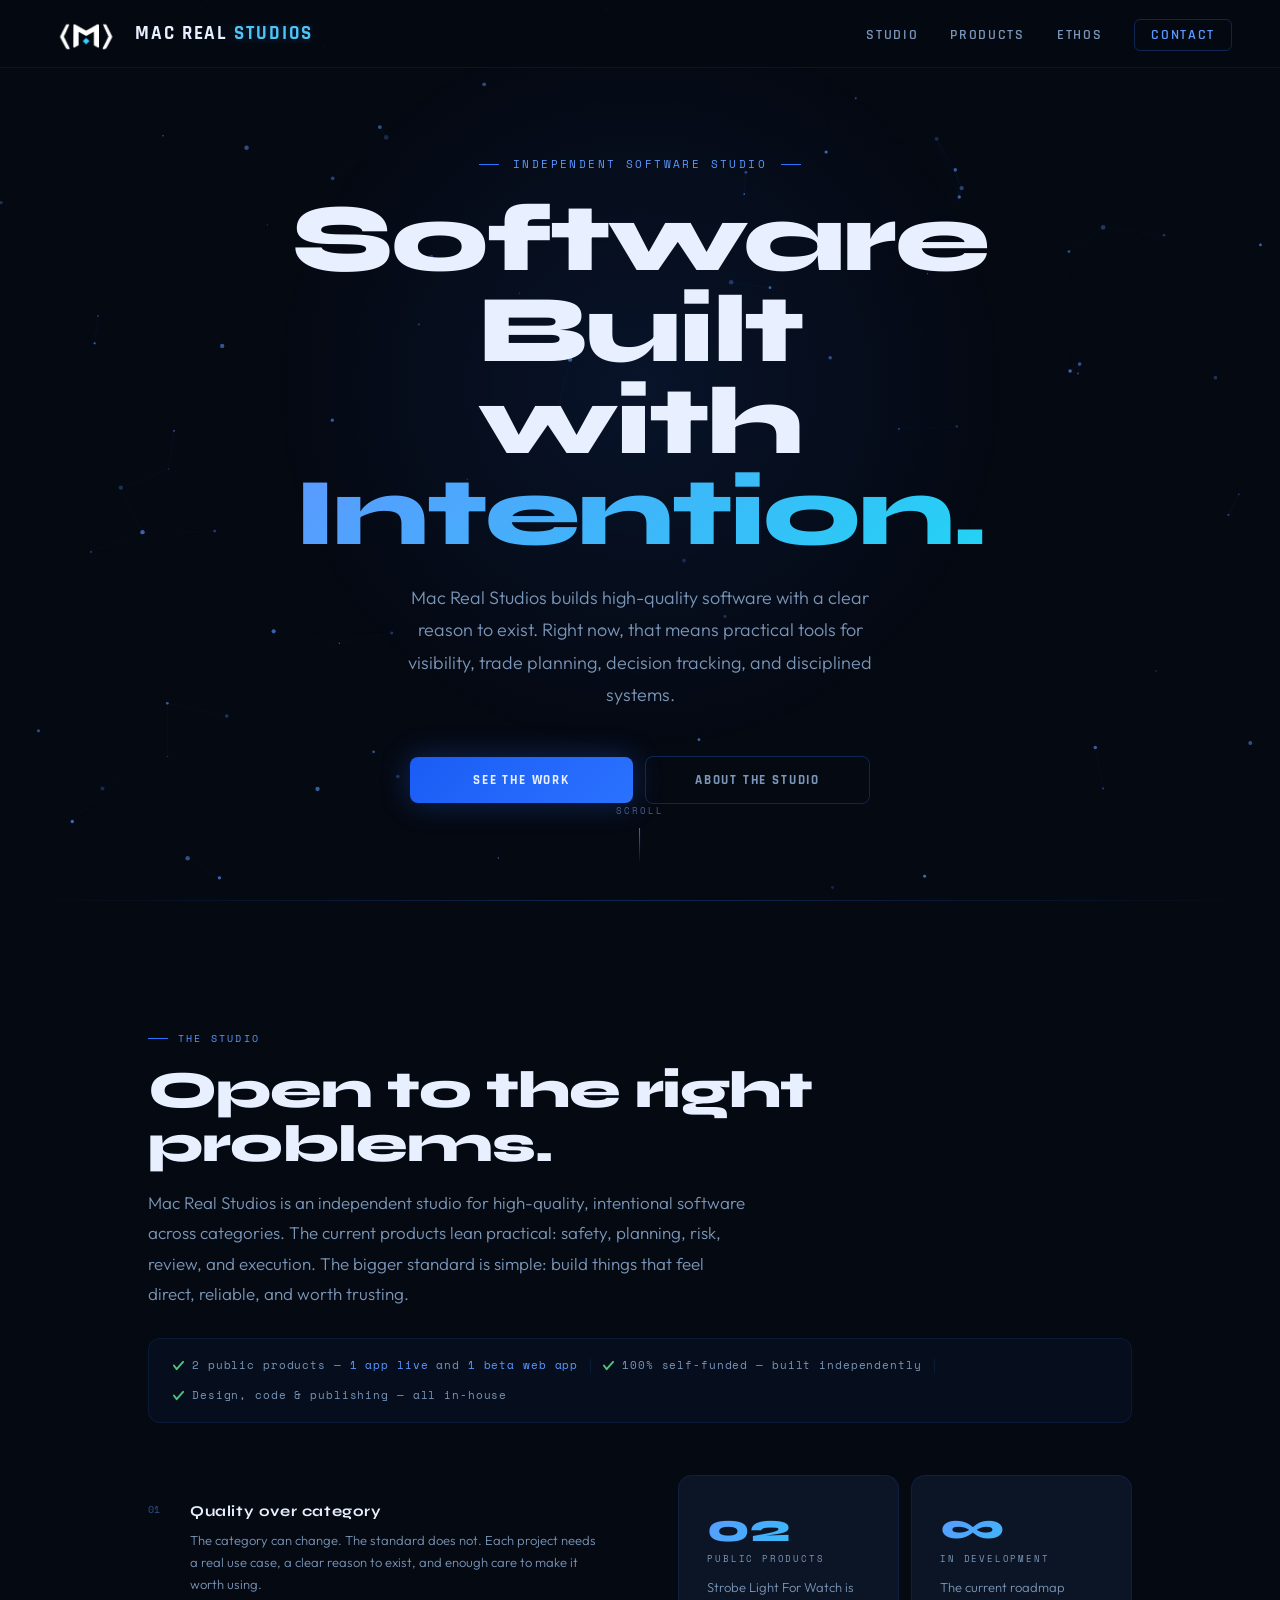
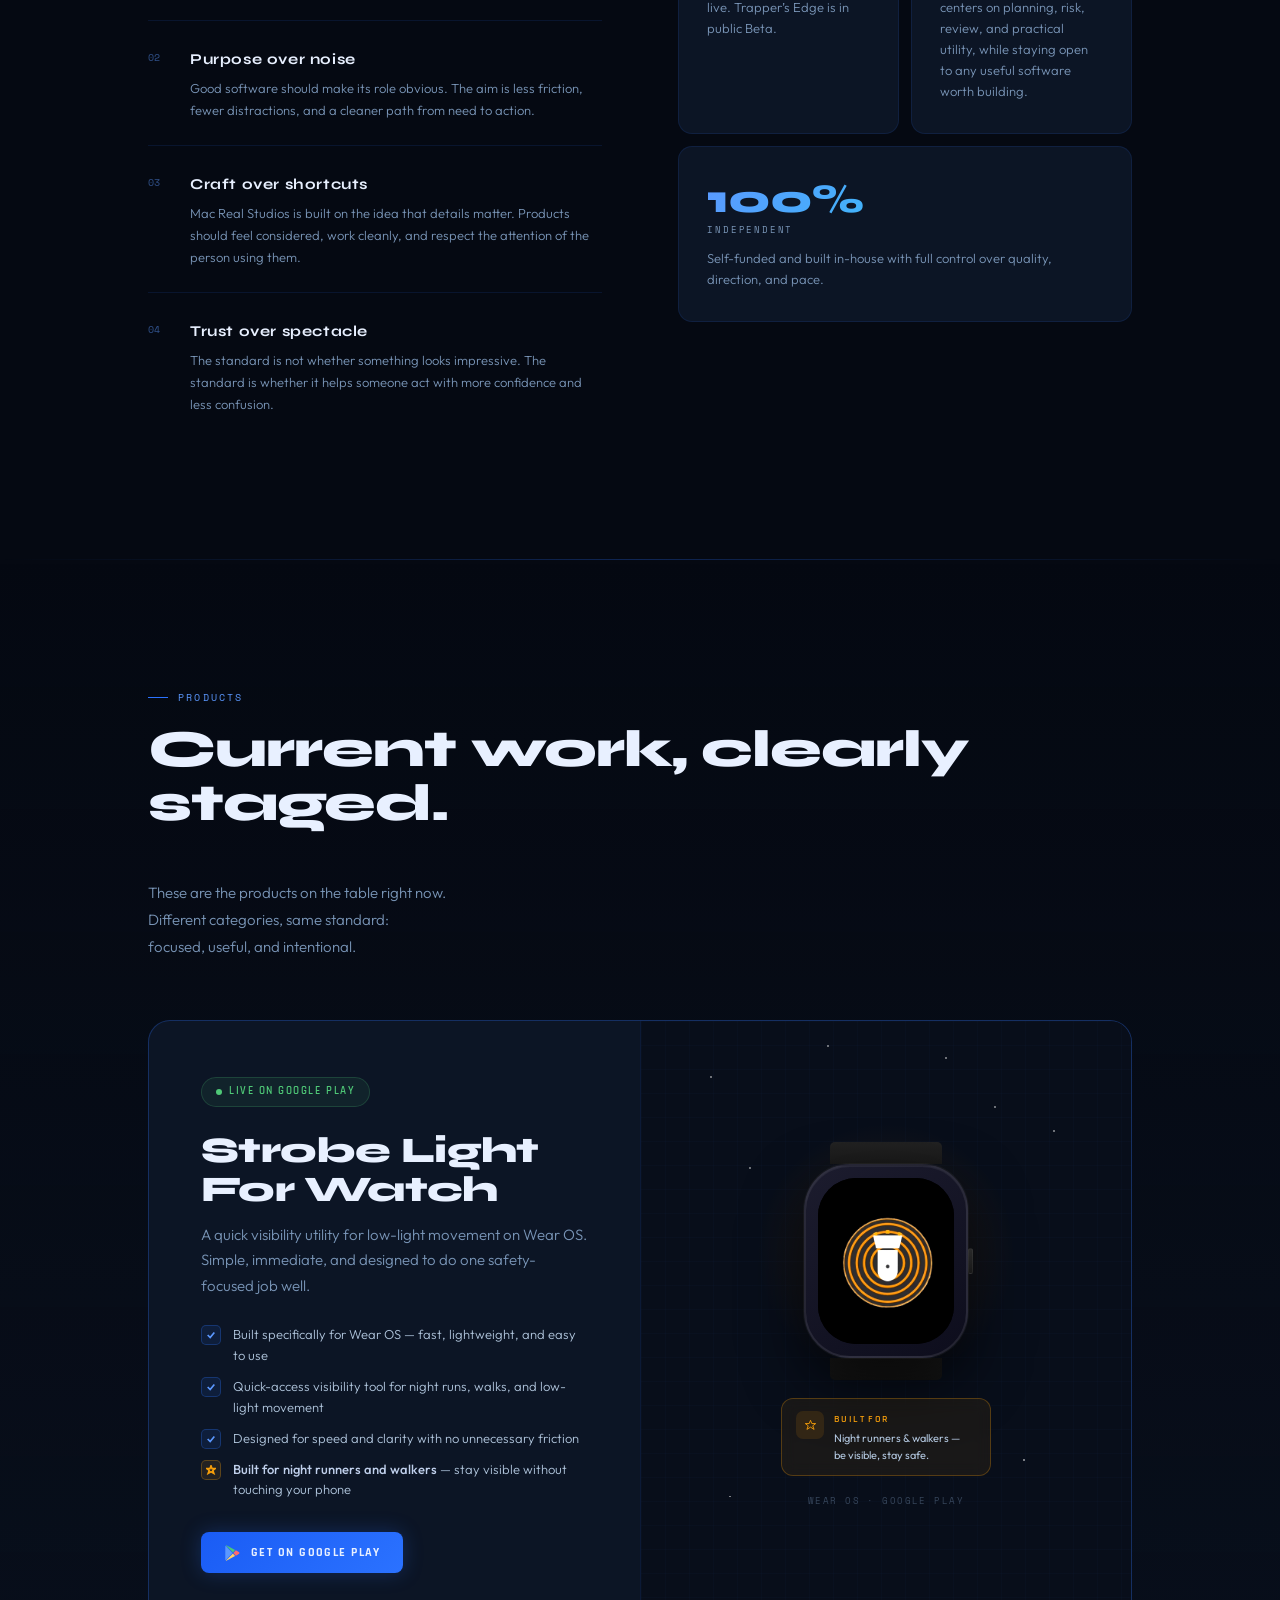
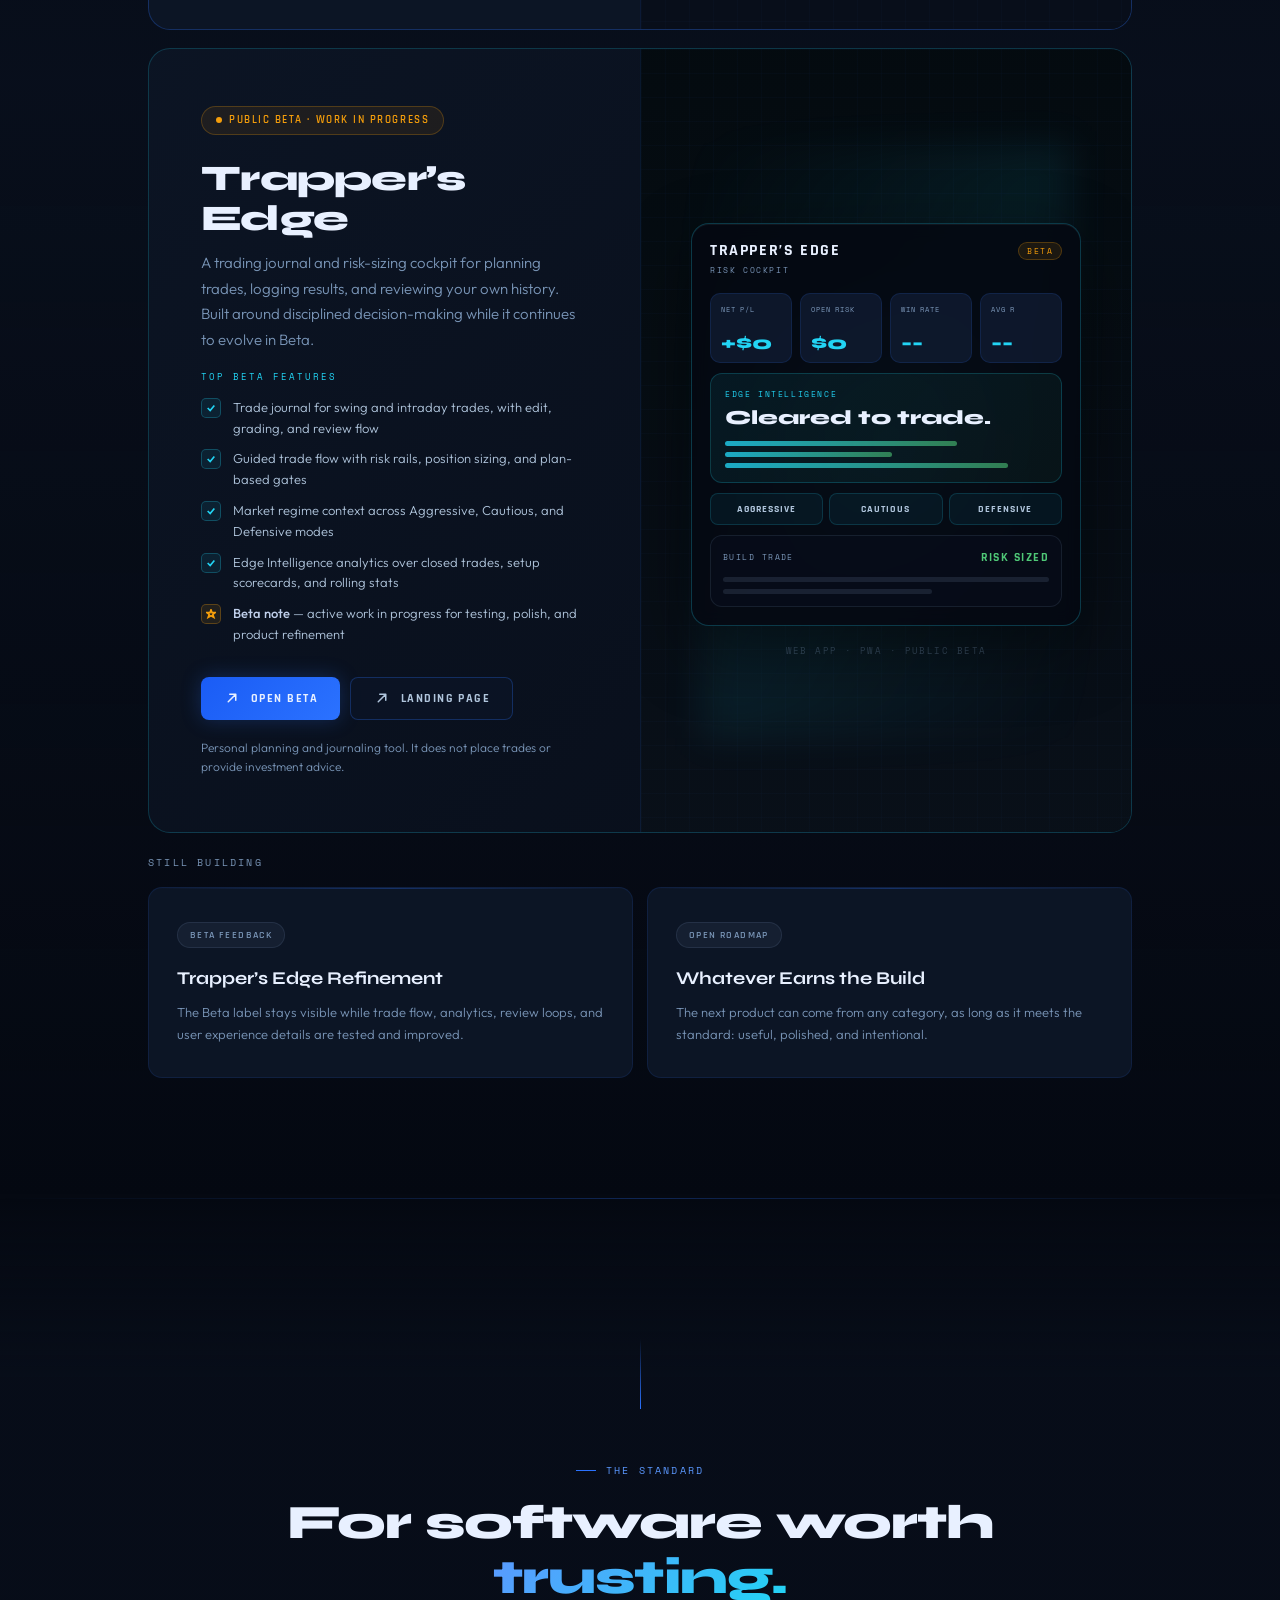
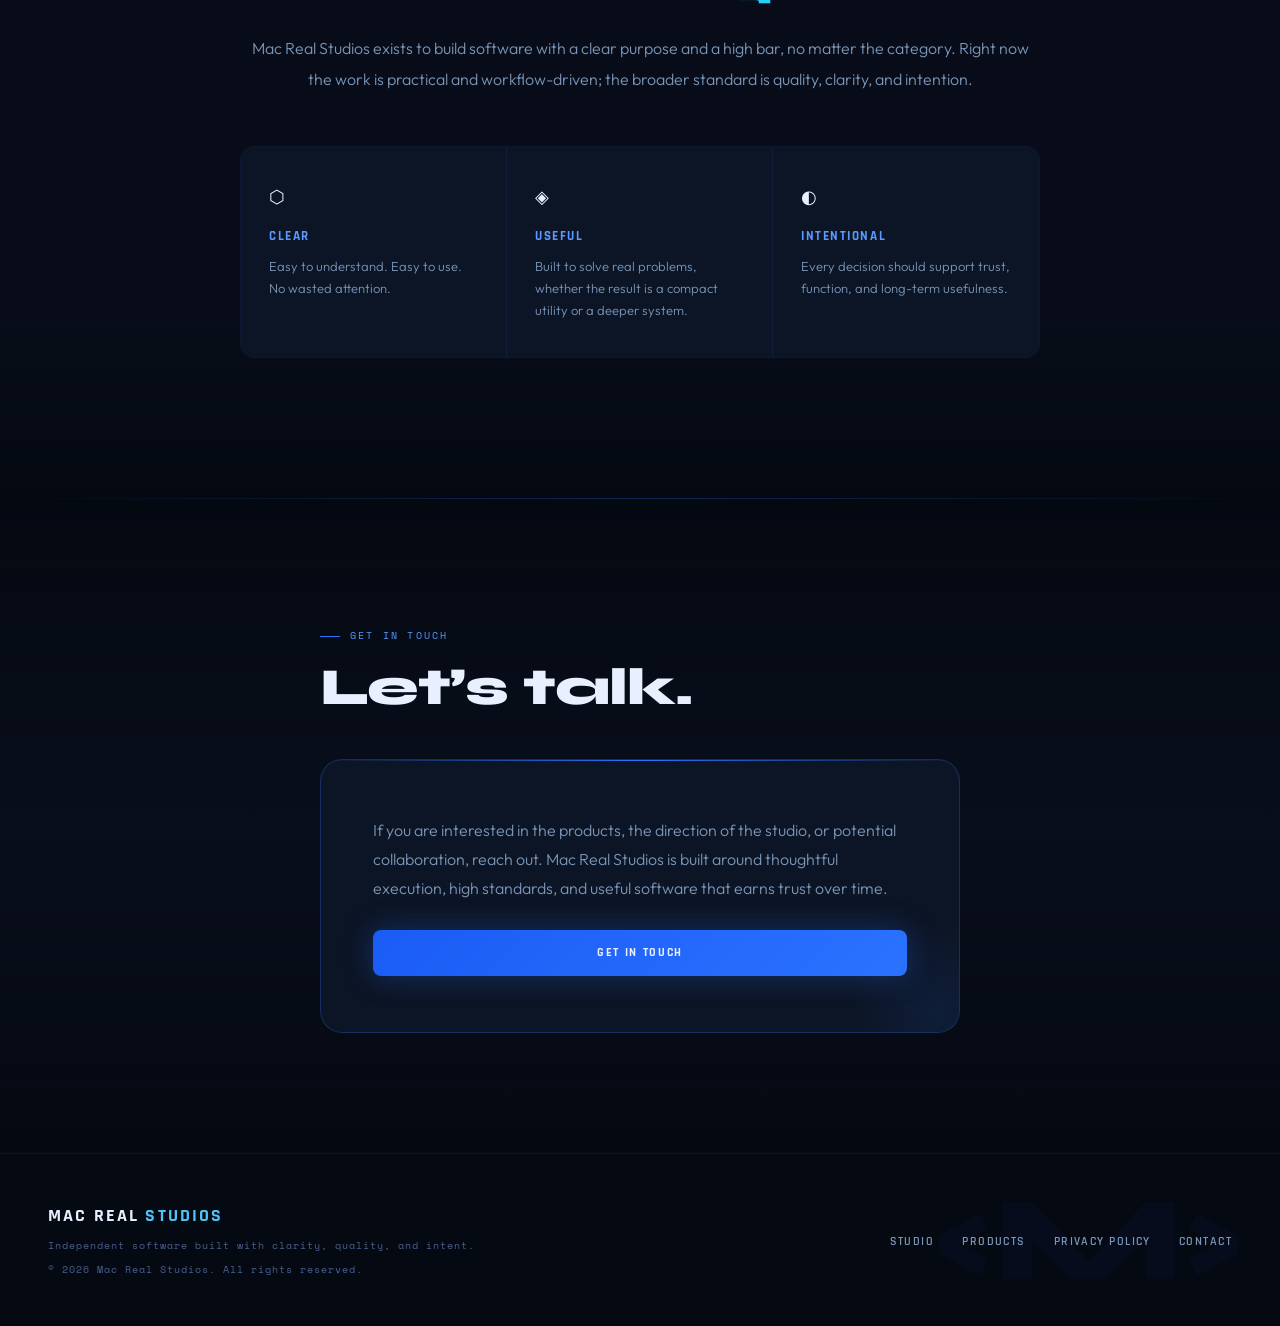
==== commit d2658843: "Update Trappers Edge links to point to the correct landing page" ====
--- a/index.html
+++ b/index.html
@@ -70,7 +70,7 @@
     <div class="proof-strip reveal">
       <div class="proof-item">
         <svg viewBox="0 0 12 12" width="11" height="11"><polyline points="1,6 4,10 11,2" fill="none" stroke="currentColor" stroke-width="2" stroke-linecap="round" stroke-linejoin="round"/></svg>
-        <span>2 public products &mdash; <a href="https://play.google.com/store/apps/details?id=com.mactaylor.strobelight" target="_blank" rel="noopener noreferrer">1 app live</a> and <a href="https://thelegendmac.github.io/Trappers-Edge/#home" target="_blank" rel="noopener noreferrer">1 beta web app</a></span>
+        <span>2 public products &mdash; <a href="https://play.google.com/store/apps/details?id=com.mactaylor.strobelight" target="_blank" rel="noopener noreferrer">1 app live</a> and <a href="https://thelegendmac.github.io/Trappers-Edge/" target="_blank" rel="noopener noreferrer">1 beta web app</a></span>
       </div>
       <div class="proof-divider"></div>
       <div class="proof-item">
@@ -228,17 +228,17 @@
             </ul>
           </div>
           <div class="product-actions">
-            <a href="https://thelegendmac.github.io/Trappers-Edge/#home" target="_blank" rel="noopener noreferrer" class="btn-store">
+            <a href="https://thelegendmac.github.io/Trappers-Edge/" target="_blank" rel="noopener noreferrer" class="btn-store">
               <svg viewBox="0 0 24 24" aria-hidden="true">
                 <path d="M7 17L17 7M9 7h8v8" fill="none" stroke="currentColor" stroke-width="2" stroke-linecap="round" stroke-linejoin="round"/>
               </svg>
               Open Beta
             </a>
-            <a href="https://github.com/TheLegendMac/Trappers-Edge" target="_blank" rel="noopener noreferrer" class="btn-store btn-secondary">
+            <a href="https://thelegendmac.github.io/Trappers-Edge/" target="_blank" rel="noopener noreferrer" class="btn-store btn-secondary">
               <svg viewBox="0 0 24 24" aria-hidden="true">
-                <path d="M12 2.5a9.5 9.5 0 0 0-3 18c.48.09.65-.2.65-.46v-1.68c-2.65.58-3.2-1.12-3.2-1.12-.43-1.1-1.06-1.4-1.06-1.4-.86-.6.07-.58.07-.58.96.07 1.46.99 1.46.99.85 1.45 2.22 1.03 2.77.79.08-.62.33-1.03.6-1.27-2.12-.24-4.35-1.06-4.35-4.72 0-1.04.37-1.9.98-2.57-.1-.24-.43-1.22.09-2.54 0 0 .8-.26 2.62.98A9 9 0 0 1 12 6.6c.81 0 1.62.11 2.38.33 1.81-1.24 2.61-.98 2.61-.98.52 1.32.19 2.3.09 2.54.61.67.98 1.53.98 2.57 0 3.67-2.24 4.47-4.37 4.71.34.3.64.88.64 1.77v2.5c0 .26.17.56.66.46a9.5 9.5 0 0 0-3-18Z" fill="currentColor"/>
+                <path d="M7 17L17 7M9 7h8v8" fill="none" stroke="currentColor" stroke-width="2" stroke-linecap="round" stroke-linejoin="round"/>
               </svg>
-              View GitHub
+              Landing Page
             </a>
           </div>
           <p class="product-disclaimer">Personal planning and journaling tool. It does not place trades or provide investment advice.</p>
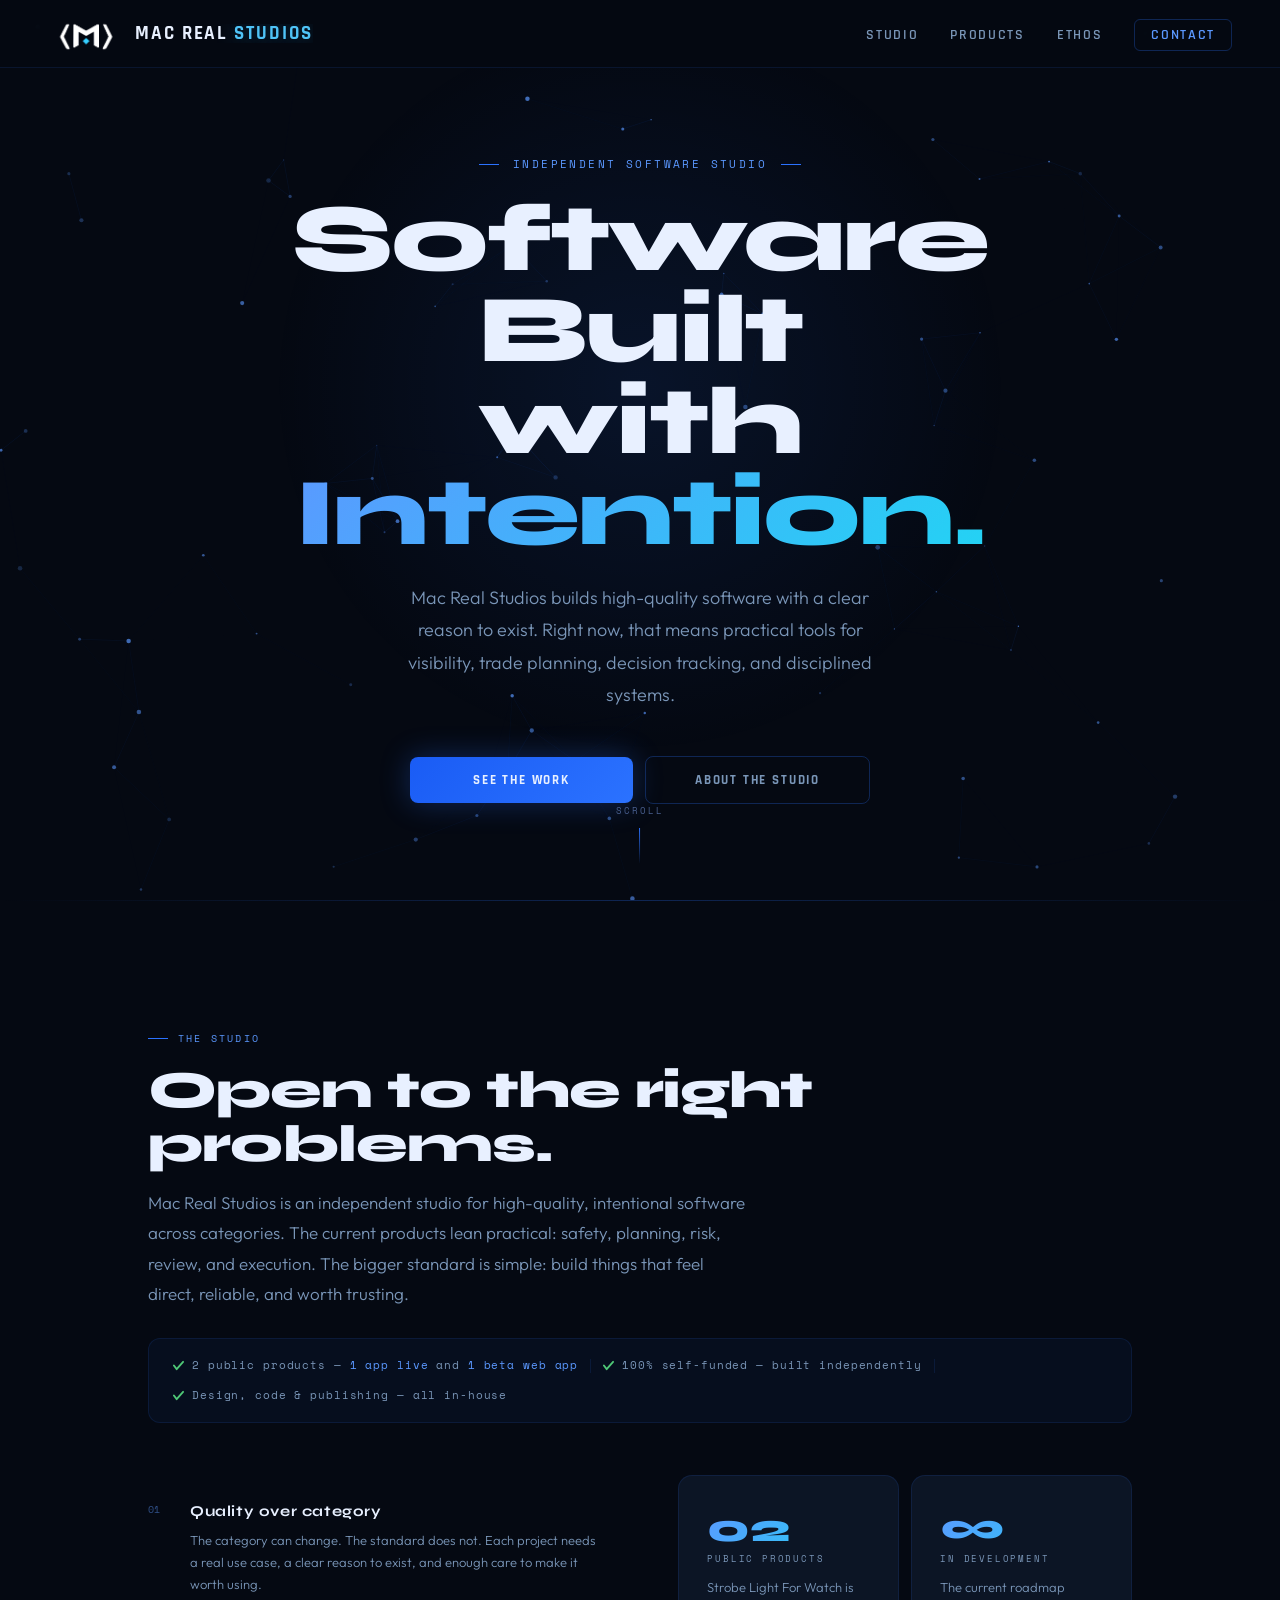
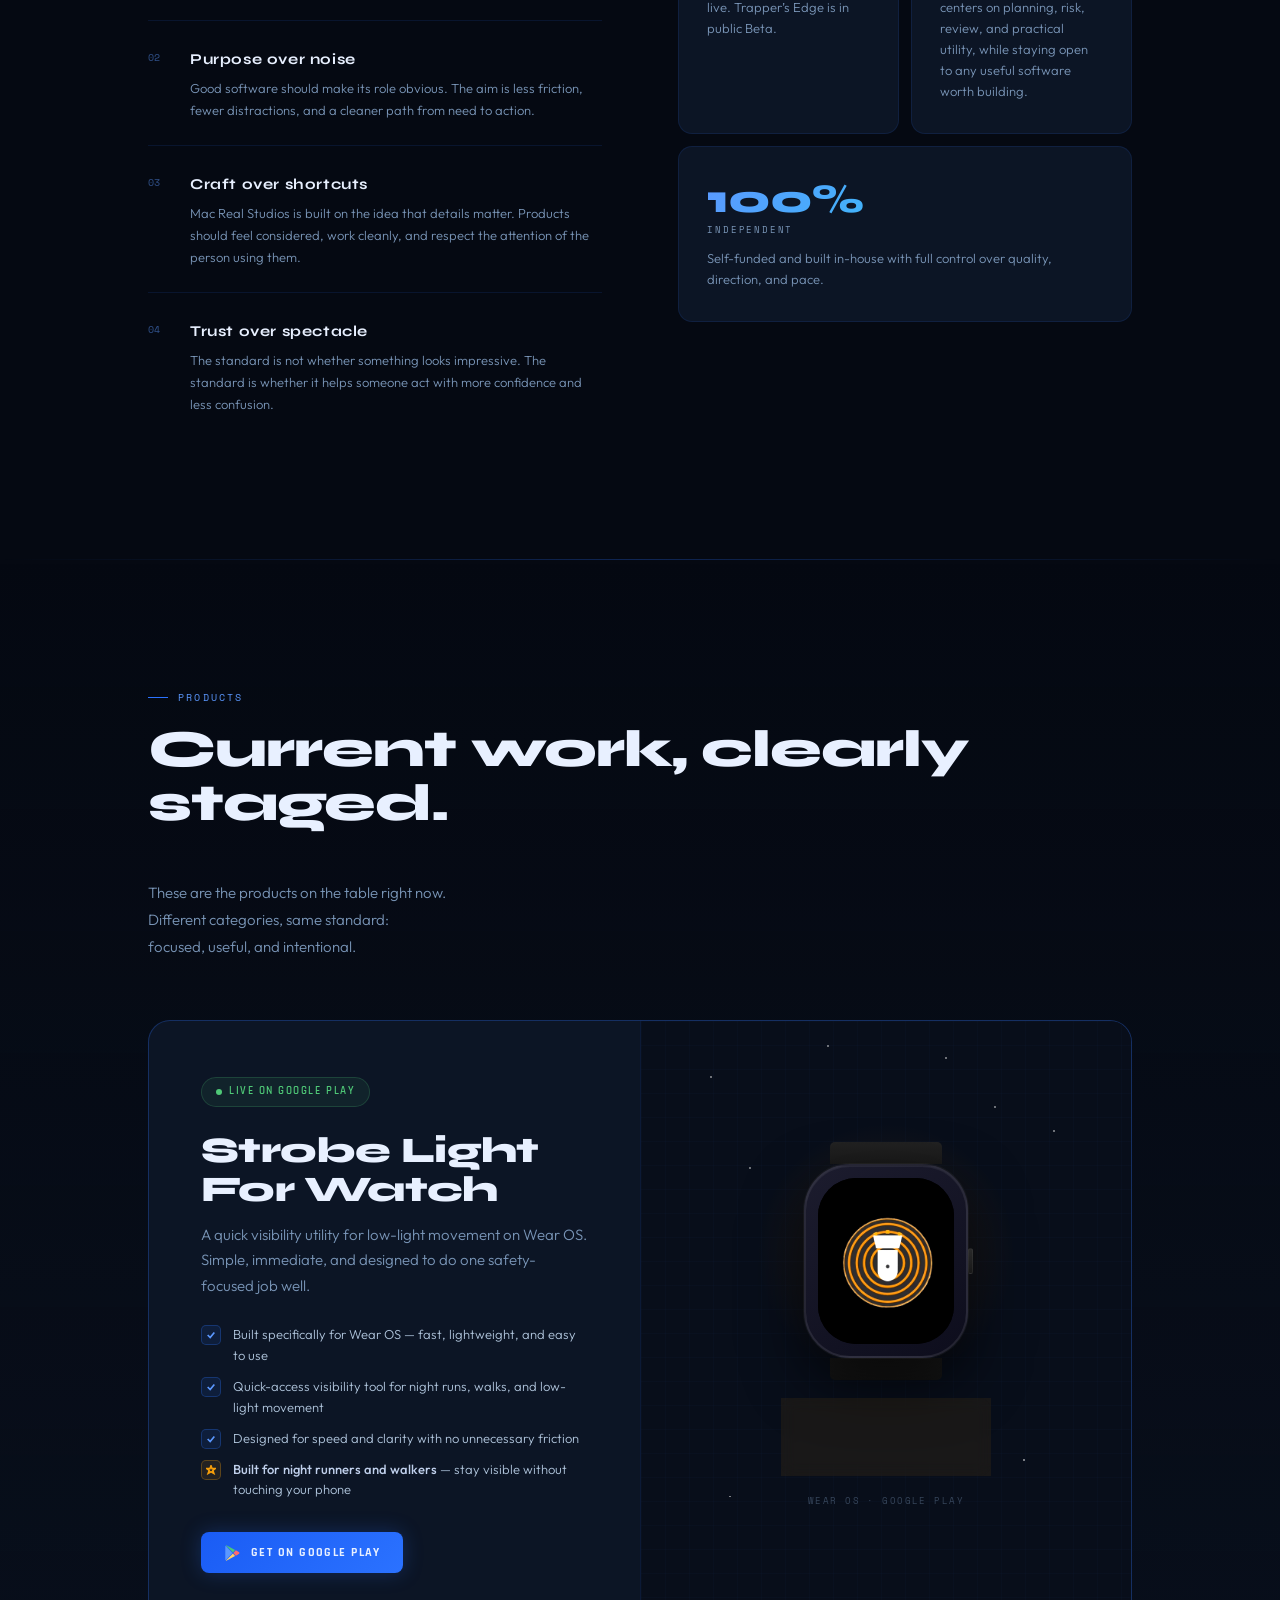
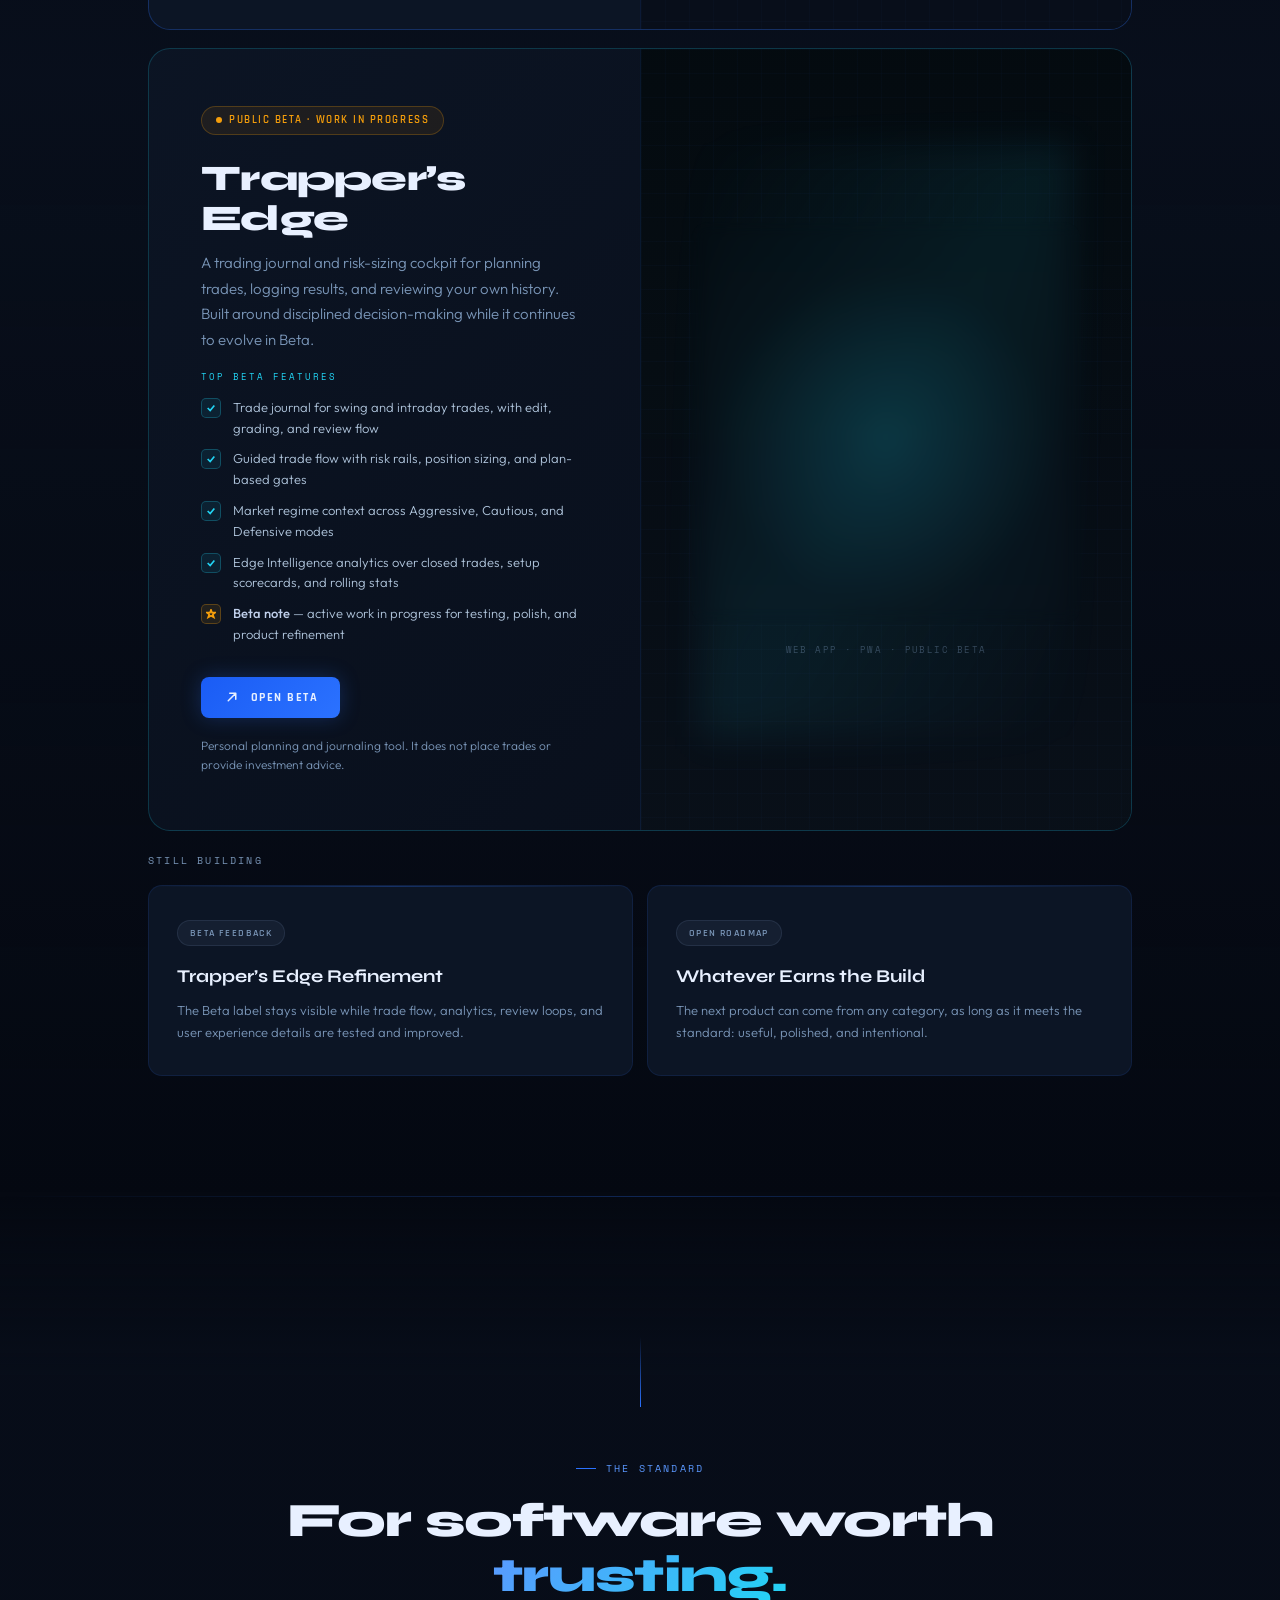
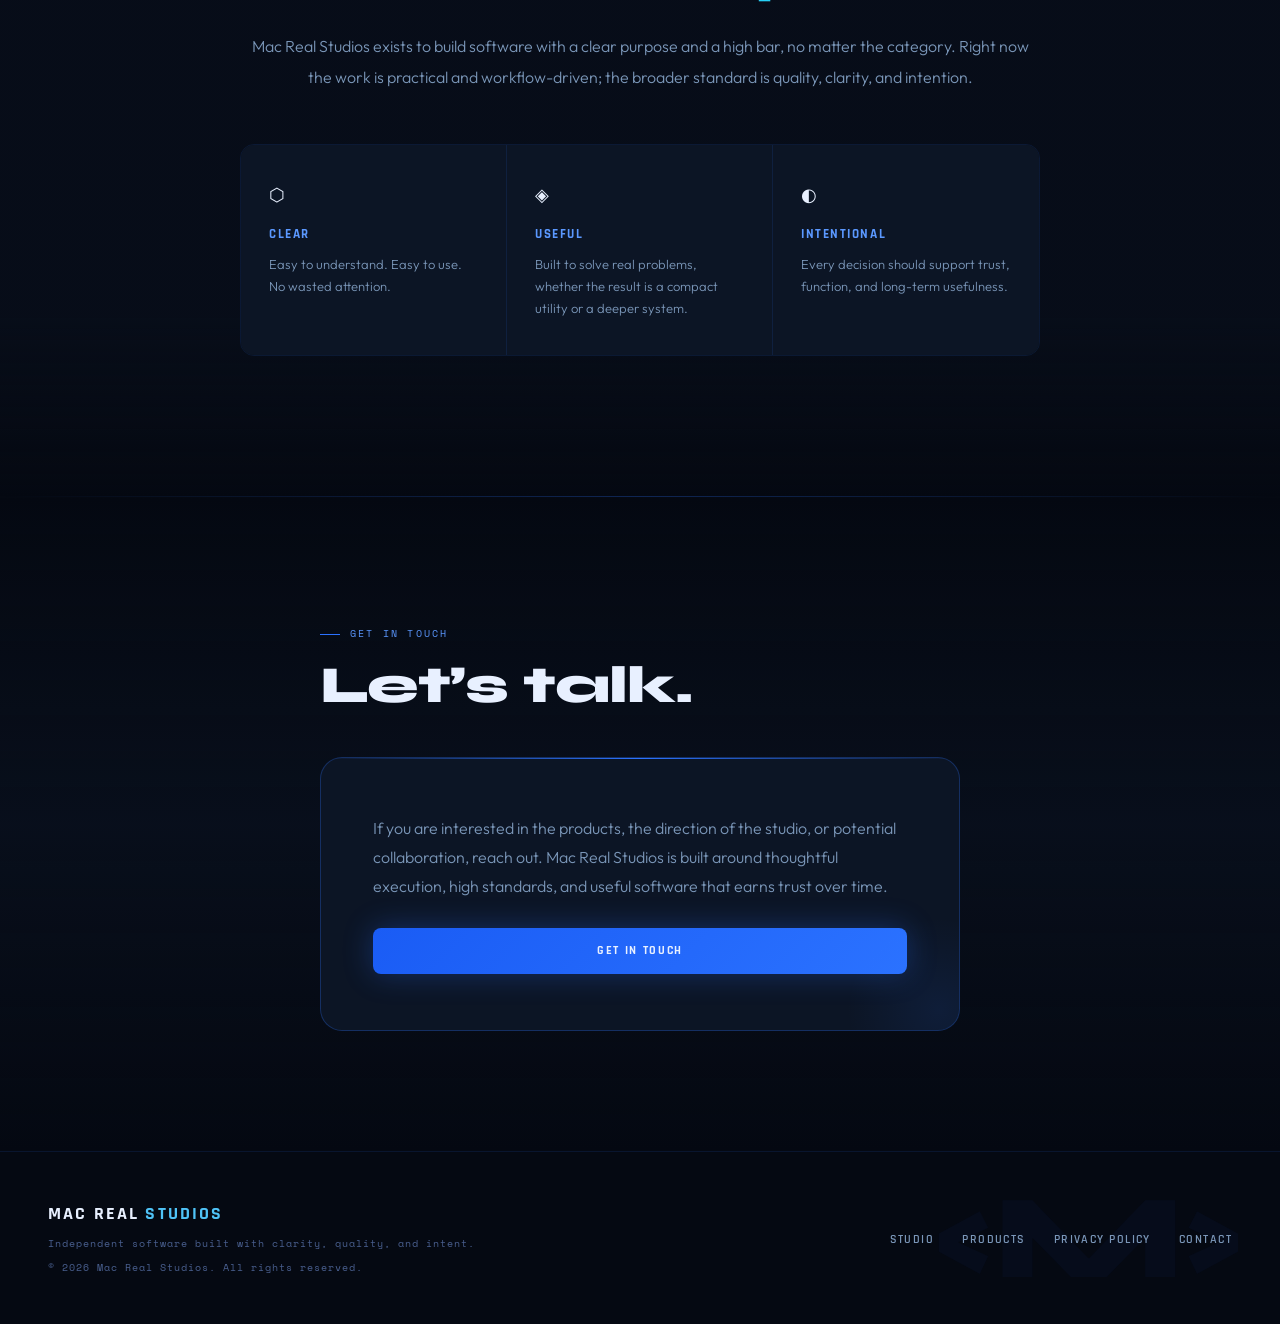
==== commit ea478e5d: "Update Trappers Edge links to point to the official website" ====
--- a/index.html
+++ b/index.html
@@ -70,7 +70,7 @@
     <div class="proof-strip reveal">
       <div class="proof-item">
         <svg viewBox="0 0 12 12" width="11" height="11"><polyline points="1,6 4,10 11,2" fill="none" stroke="currentColor" stroke-width="2" stroke-linecap="round" stroke-linejoin="round"/></svg>
-        <span>2 public products &mdash; <a href="https://play.google.com/store/apps/details?id=com.mactaylor.strobelight" target="_blank" rel="noopener noreferrer">1 app live</a> and <a href="https://thelegendmac.github.io/Trappers-Edge/" target="_blank" rel="noopener noreferrer">1 beta web app</a></span>
+        <span>2 public products &mdash; <a href="https://play.google.com/store/apps/details?id=com.mactaylor.strobelight" target="_blank" rel="noopener noreferrer">1 app live</a> and <a href="https://trappersedge.com" target="_blank" rel="noopener noreferrer">1 beta web app</a></span>
       </div>
       <div class="proof-divider"></div>
       <div class="proof-item">
@@ -228,17 +228,11 @@
             </ul>
           </div>
           <div class="product-actions">
-            <a href="https://thelegendmac.github.io/Trappers-Edge/" target="_blank" rel="noopener noreferrer" class="btn-store">
+            <a href="https://trappersedge.com" target="_blank" rel="noopener noreferrer" class="btn-store">
               <svg viewBox="0 0 24 24" aria-hidden="true">
                 <path d="M7 17L17 7M9 7h8v8" fill="none" stroke="currentColor" stroke-width="2" stroke-linecap="round" stroke-linejoin="round"/>
               </svg>
               Open Beta
-            </a>
-            <a href="https://thelegendmac.github.io/Trappers-Edge/" target="_blank" rel="noopener noreferrer" class="btn-store btn-secondary">
-              <svg viewBox="0 0 24 24" aria-hidden="true">
-                <path d="M7 17L17 7M9 7h8v8" fill="none" stroke="currentColor" stroke-width="2" stroke-linecap="round" stroke-linejoin="round"/>
-              </svg>
-              Landing Page
             </a>
           </div>
           <p class="product-disclaimer">Personal planning and journaling tool. It does not place trades or provide investment advice.</p>
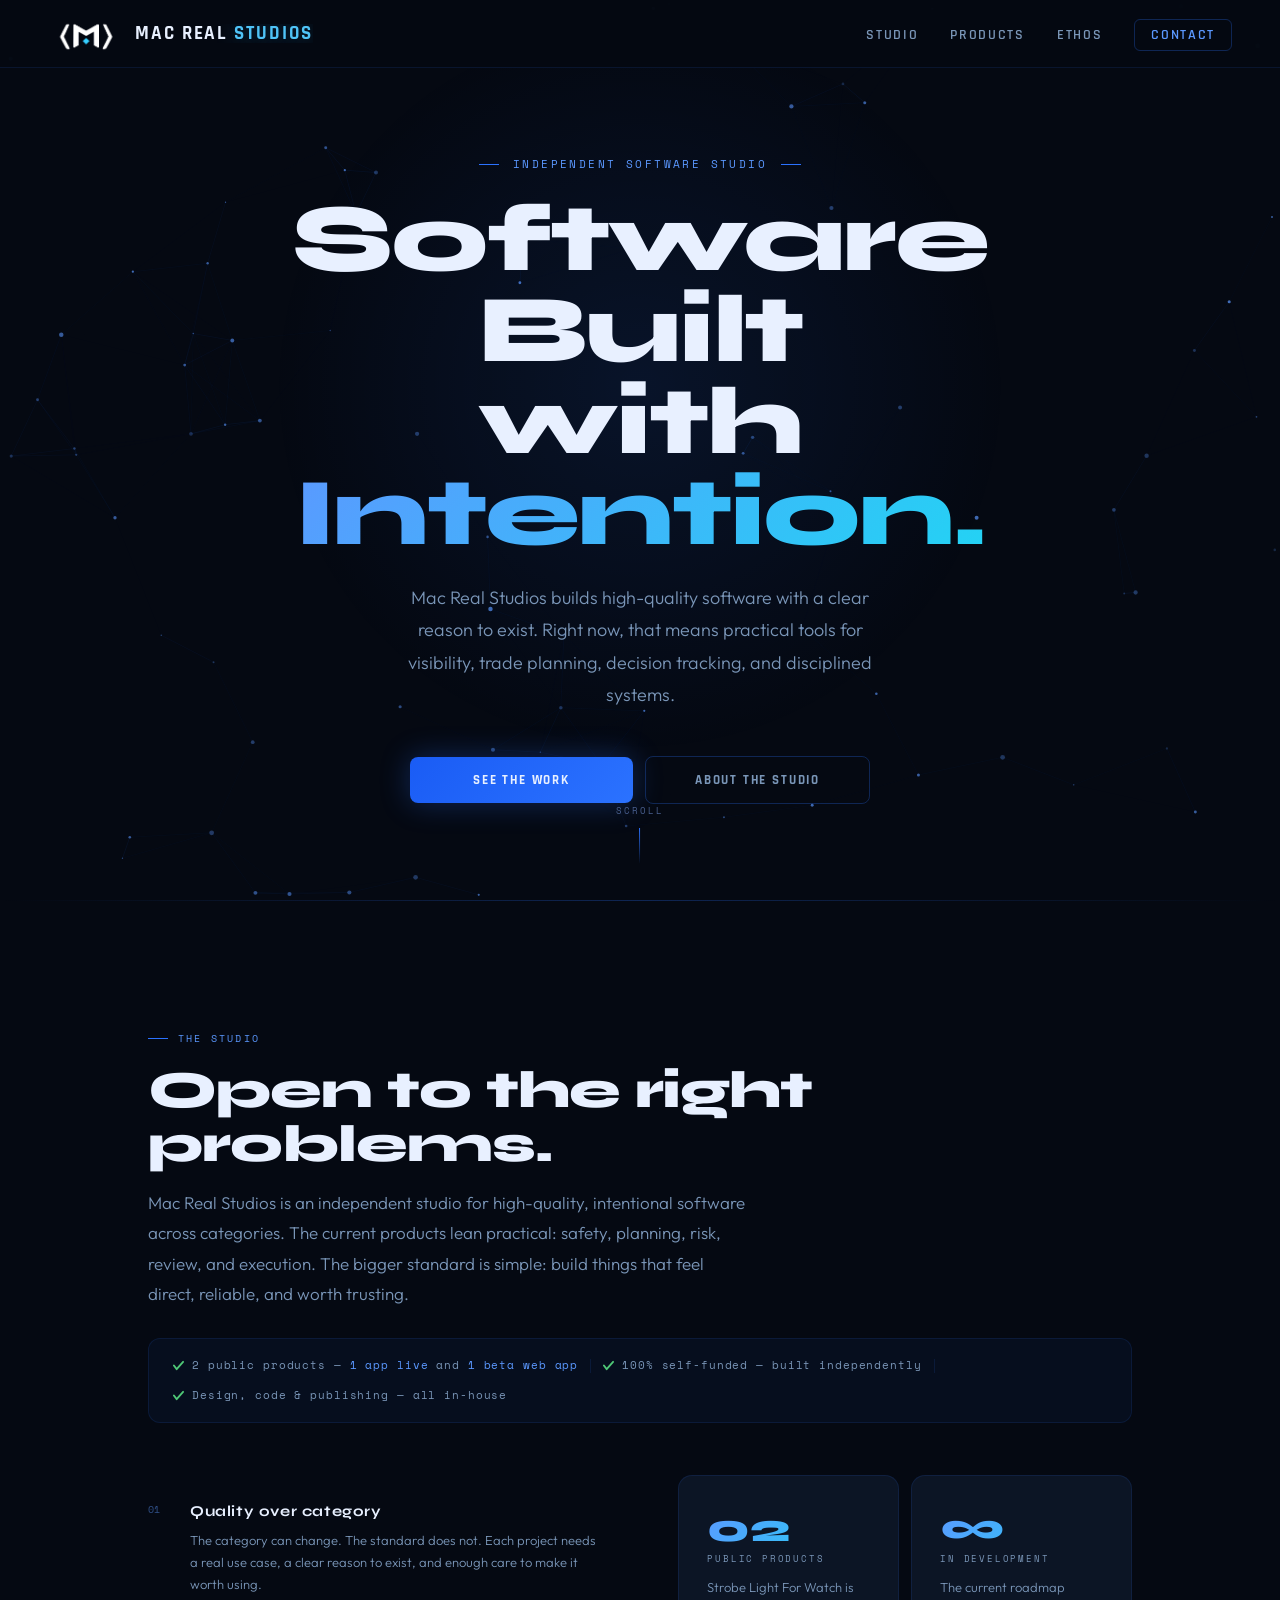
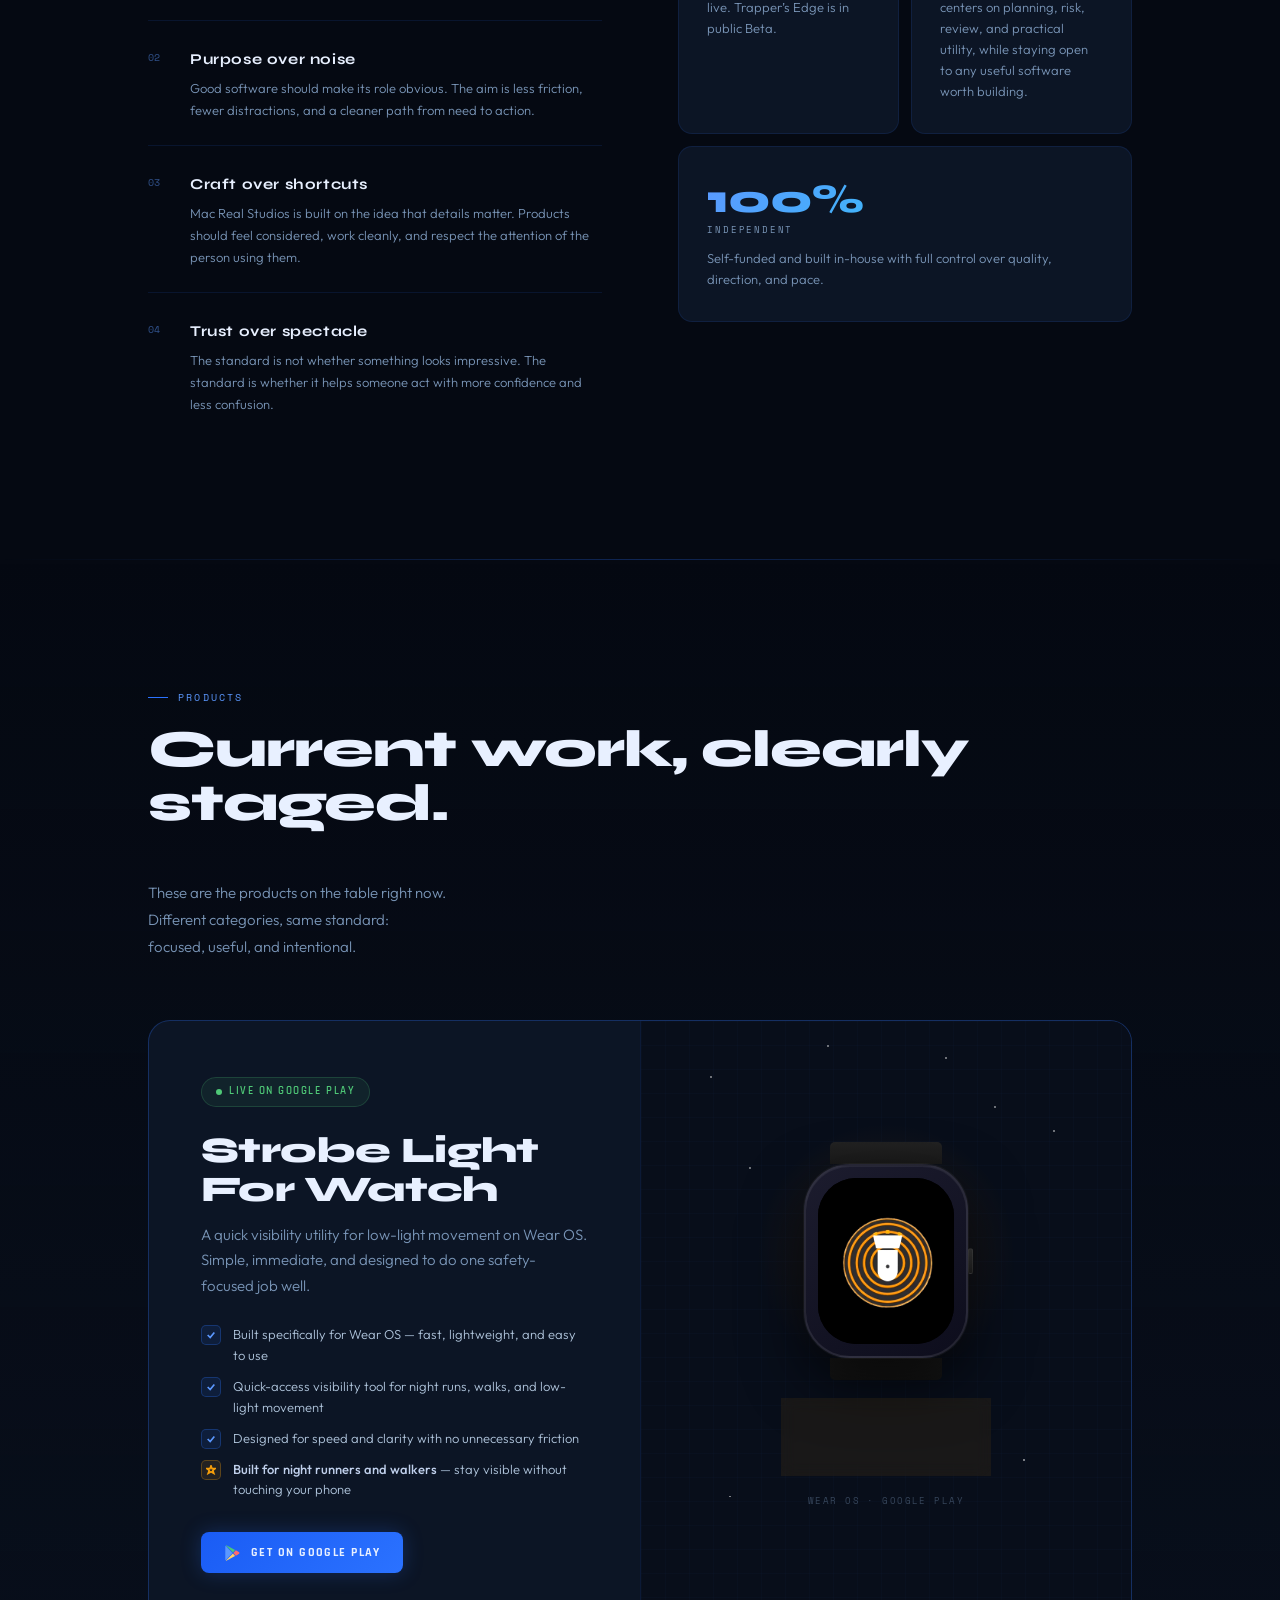
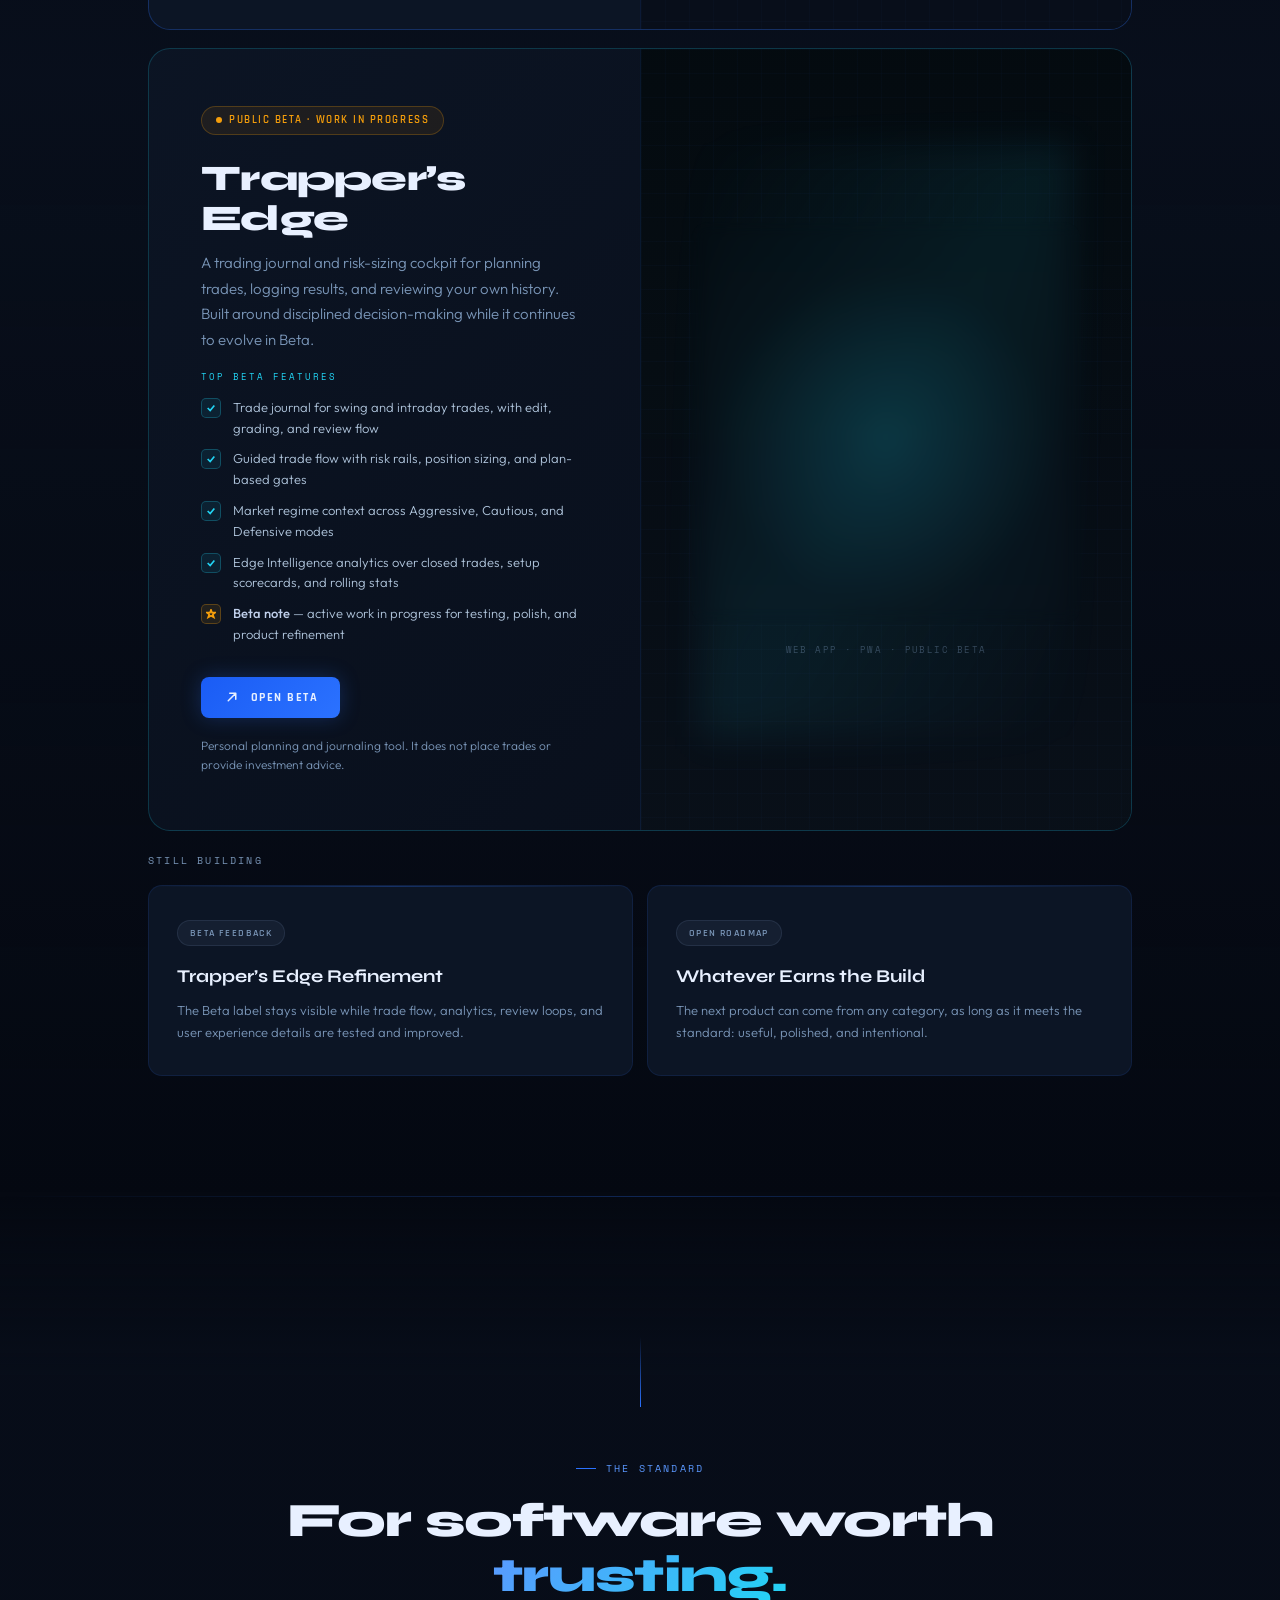
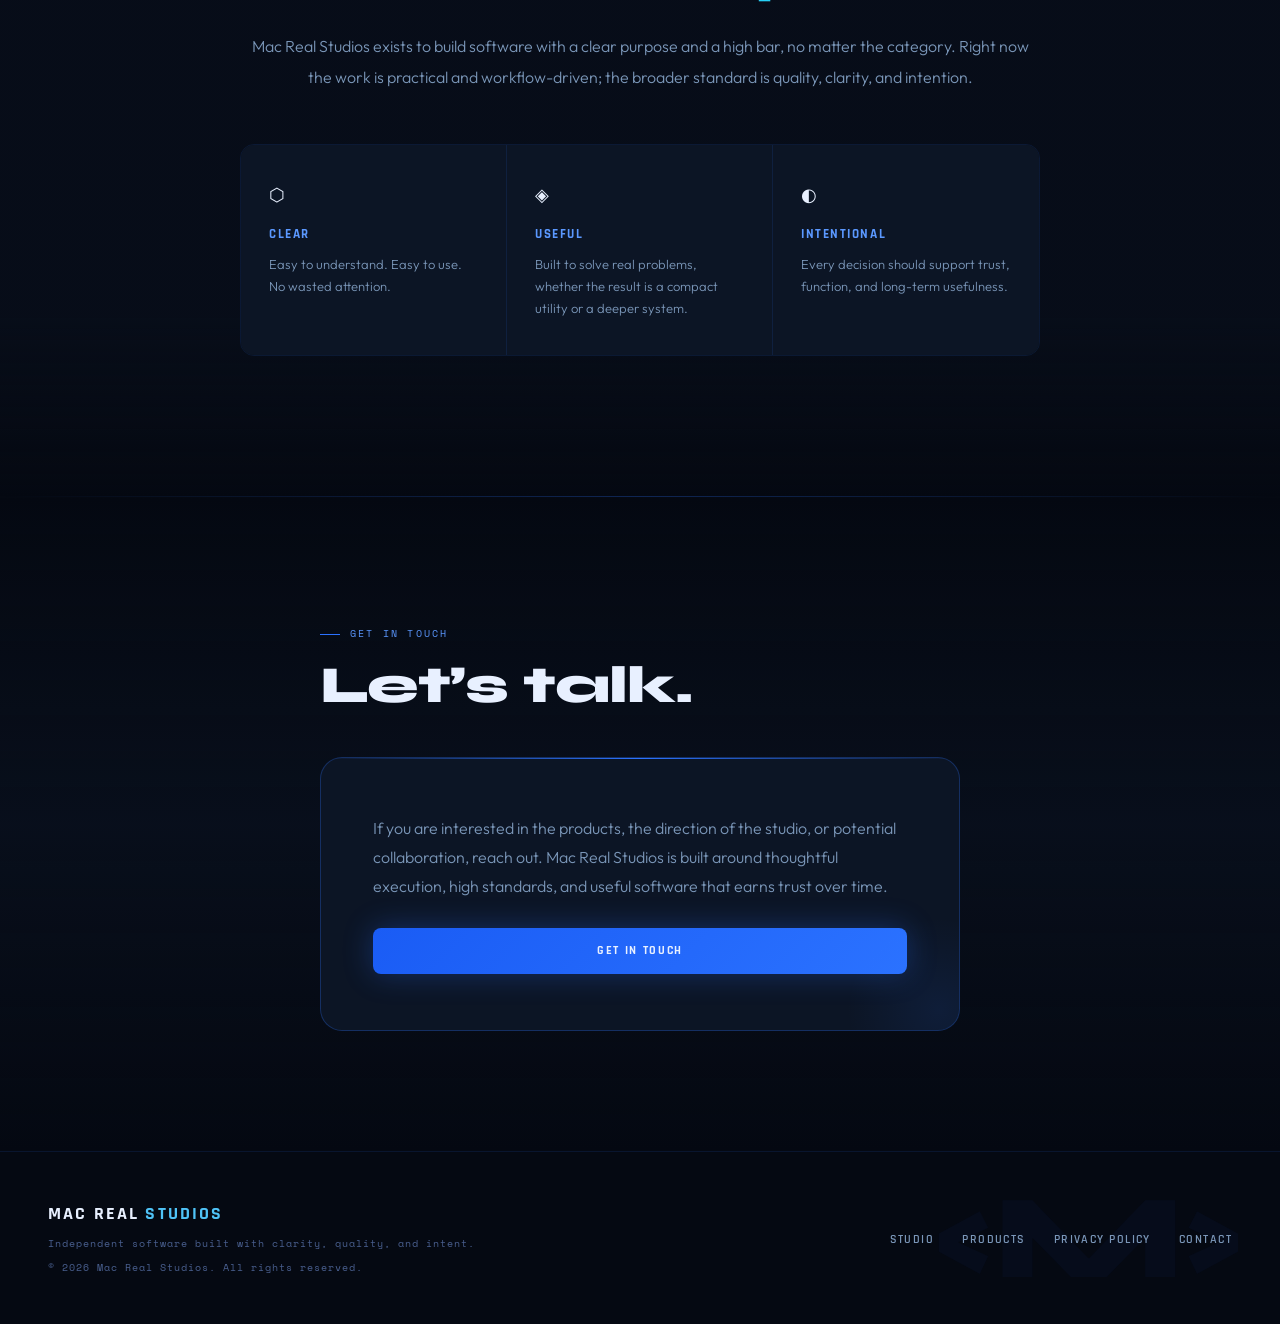
==== commit 5a81359f: "Add robots.txt and sitemap.xml for SEO optimization - Created robots.txt to allow all user agents an" ====
--- a/index.html
+++ b/index.html
@@ -5,21 +5,64 @@
 <meta name="viewport" content="width=device-width, initial-scale=1.0, viewport-fit=cover">
 <meta name="color-scheme" content="dark">
 <meta name="description" content="Mac Real Studios builds high-quality, intentional software across ideas worth making real. Current work includes practical tools for visibility, planning, risk, and review.">
+<meta name="theme-color" content="#050912">
+<link rel="canonical" href="https://macrealstudios.com/">
+<meta property="og:site_name" content="Mac Real Studios">
 <meta property="og:title" content="Mac Real Studios">
 <meta property="og:description" content="High-quality, intentional software from an independent studio. Current projects include focused utilities and disciplined planning tools.">
-<meta property="og:url" content="https://thelegendmac.github.io/Mac-Real-Studios/">
+<meta property="og:url" content="https://macrealstudios.com/">
 <meta property="og:type" content="website">
+<meta property="og:image" content="https://macrealstudios.com/assets/images/og-card.png">
+<meta property="og:image:width" content="1200">
+<meta property="og:image:height" content="630">
+<meta property="og:image:alt" content="Mac Real Studios — Software Built with Intention">
+<meta name="twitter:card" content="summary_large_image">
+<meta name="twitter:title" content="Mac Real Studios">
+<meta name="twitter:description" content="High-quality, intentional software from an independent studio. Current projects include focused utilities and disciplined planning tools.">
+<meta name="twitter:image" content="https://macrealstudios.com/assets/images/og-card.png">
 <title>Mac Real Studios</title>
 <link rel="icon" type="image/svg+xml" href="assets/images/favicon.svg">
-<link rel="apple-touch-icon" href="assets/images/favicon.svg">
+<link rel="apple-touch-icon" href="assets/images/apple-touch-icon.png">
 <link rel="preconnect" href="https://fonts.googleapis.com">
+<link rel="preconnect" href="https://fonts.gstatic.com" crossorigin>
 <link href="https://fonts.googleapis.com/css2?family=Rajdhani:wght@600;700&family=Syne:wght@400;500;600;700;800&family=Outfit:wght@200;300;400;500;600&family=Space+Mono:wght@400;700&display=swap" rel="stylesheet">
 <link rel="stylesheet" href="assets/css/home.css">
+<script type="application/ld+json">
+{
+  "@context": "https://schema.org",
+  "@graph": [
+    {
+      "@type": "Organization",
+      "@id": "https://macrealstudios.com/#org",
+      "name": "Mac Real Studios",
+      "url": "https://macrealstudios.com/",
+      "logo": "https://macrealstudios.com/assets/images/smalllogomrs.png",
+      "email": "macrealstudios@gmail.com",
+      "description": "Independent software studio building high-quality, intentional software."
+    },
+    {
+      "@type": "SoftwareApplication",
+      "name": "Strobe Light For Watch",
+      "operatingSystem": "Wear OS",
+      "applicationCategory": "UtilitiesApplication",
+      "url": "https://play.google.com/store/apps/details?id=com.mactaylor.strobelight",
+      "author": { "@id": "https://macrealstudios.com/#org" }
+    },
+    {
+      "@type": "WebApplication",
+      "name": "Trapper's Edge",
+      "applicationCategory": "FinanceApplication",
+      "url": "https://trappersedge.com",
+      "author": { "@id": "https://macrealstudios.com/#org" }
+    }
+  ]
+}
+</script>
 </head>
 <body>
 
 <div id="scroll-progress"></div>
-<canvas id="hero-canvas"></canvas>
+<canvas id="hero-canvas" aria-hidden="true"></canvas>
 
 <nav id="main-nav">
   <a href="#home" class="nav-logo">
--- a/assets/css/home.css
+++ b/assets/css/home.css
@@ -64,8 +64,8 @@
 .nav-hamburger[aria-expanded="true"] span:nth-child(3){transform:translateY(-7px) rotate(-45deg);background:var(--blue-300);}
 
 /* MOBILE DRAWER */
-.nav-drawer{position:fixed;top:var(--nav-h);left:0;right:0;bottom:0;background:rgba(5,9,18,0.97);backdrop-filter:blur(24px);-webkit-backdrop-filter:blur(24px);border-top:1px solid var(--border-mid);padding:32px clamp(20px,5vw,48px) 48px;display:flex;flex-direction:column;z-index:99;overflow-y:auto;opacity:0;pointer-events:none;transform:translateY(-12px);transition:opacity 0.22s ease,transform 0.22s ease;}
-.nav-drawer.open{opacity:1;pointer-events:all;transform:translateY(0);}
+.nav-drawer{position:fixed;top:var(--nav-h);left:0;right:0;bottom:0;background:rgba(5,9,18,0.97);backdrop-filter:blur(24px);-webkit-backdrop-filter:blur(24px);border-top:1px solid var(--border-mid);padding:32px clamp(20px,5vw,48px) 48px;display:flex;flex-direction:column;z-index:99;overflow-y:auto;opacity:0;pointer-events:none;visibility:hidden;transform:translateY(-12px);transition:opacity 0.22s ease,transform 0.22s ease,visibility 0s 0.22s;}
+.nav-drawer.open{opacity:1;pointer-events:all;visibility:visible;transform:translateY(0);transition:opacity 0.22s ease,transform 0.22s ease,visibility 0s;}
 .nav-drawer a{font-family:var(--font-nav);font-size:clamp(22px,6vw,28px);font-weight:700;letter-spacing:0.08em;text-transform:uppercase;color:var(--muted);text-decoration:none;padding:18px 0;border-bottom:1px solid var(--border-thin);transition:color 0.2s,padding-left 0.2s;display:block;}
 .nav-drawer a:last-child{border-bottom:none;}
 .nav-drawer a:hover{color:var(--white);padding-left:8px;}
@@ -317,3 +317,15 @@
   .stat-card.wide{grid-column:auto;}
   .nav-brand-text{font-size:11px;letter-spacing:0.06em;}
 }
+
+/* ─── REDUCED MOTION ─── */
+@media(prefers-reduced-motion:reduce){
+  html{scroll-behavior:auto;}
+  .hero-radial,.pv-glow,.beta-glow,.night-star,.scroll-line,.product-badge-dot,.strobe-icon{animation:none;}
+  .strobe-burst{animation:none;background:radial-gradient(ellipse at center,rgba(255,160,20,0.25) 0%,transparent 70%);}
+  .hero-eyebrow,.hero-headline,.hero-sub,.hero-actions,.hero-scroll{animation:none;opacity:1;}
+  .reveal,.stagger-children>*{opacity:1;transform:none;transition:none;}
+  .manifesto-rule{transition:none;height:70px;margin-bottom:44px;}
+  #scroll-progress{transition:none;}
+  .btn-primary:hover,.btn-ghost:hover,.btn-store:hover,.stat-card:hover,.product-card-main:hover,.product-card-small:hover{transform:none;}
+}
